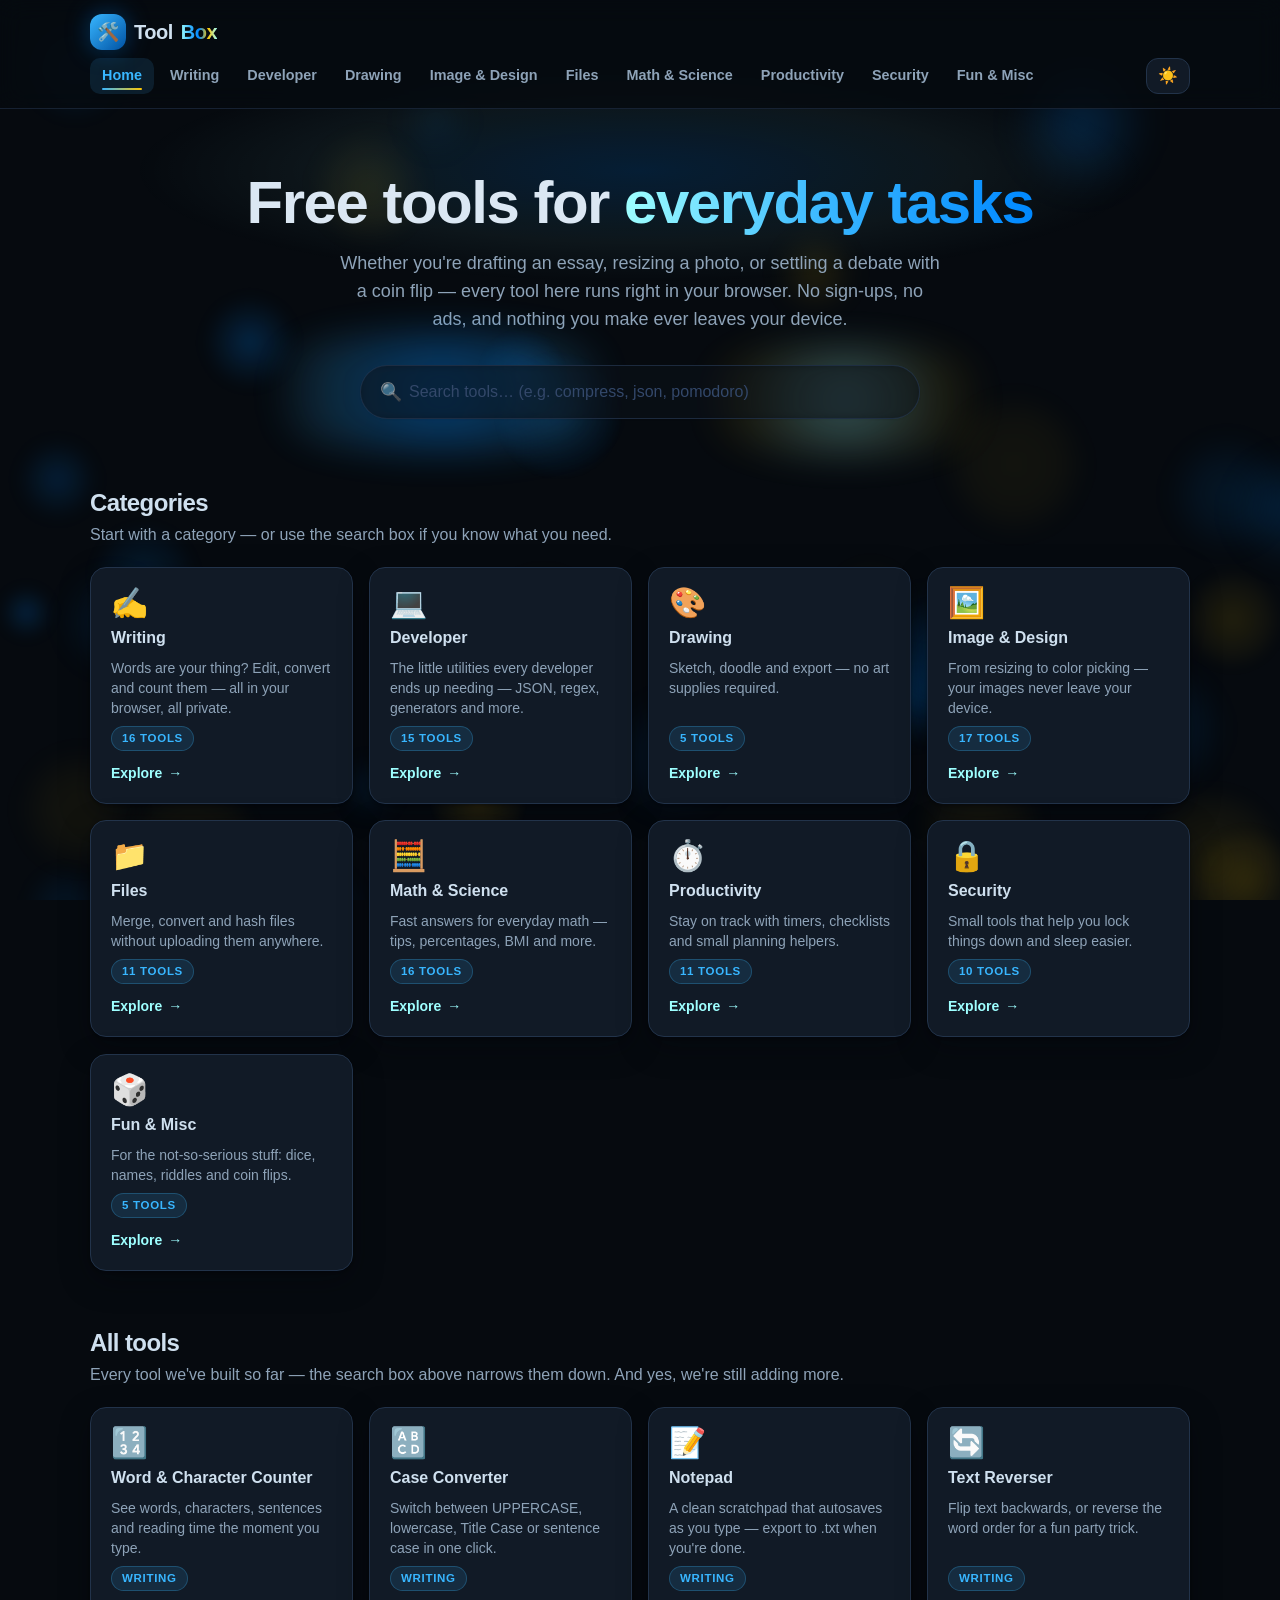
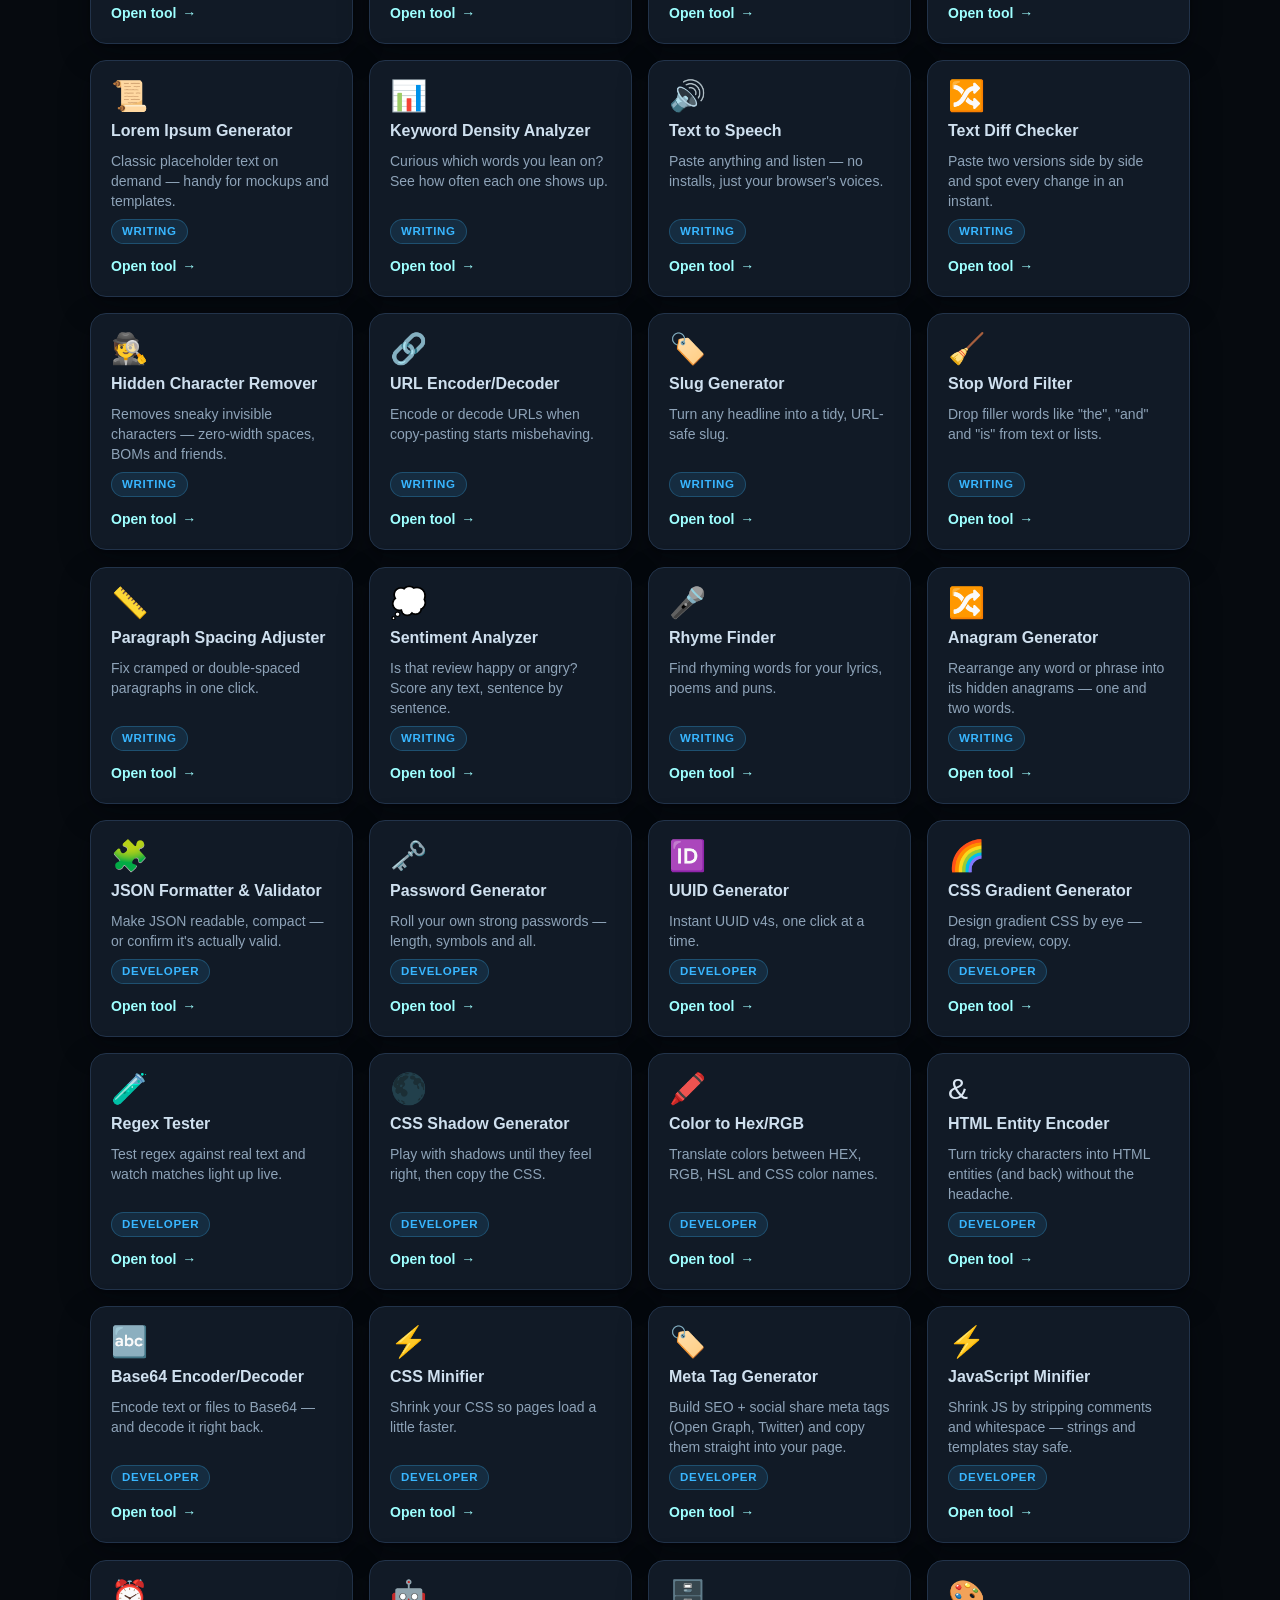
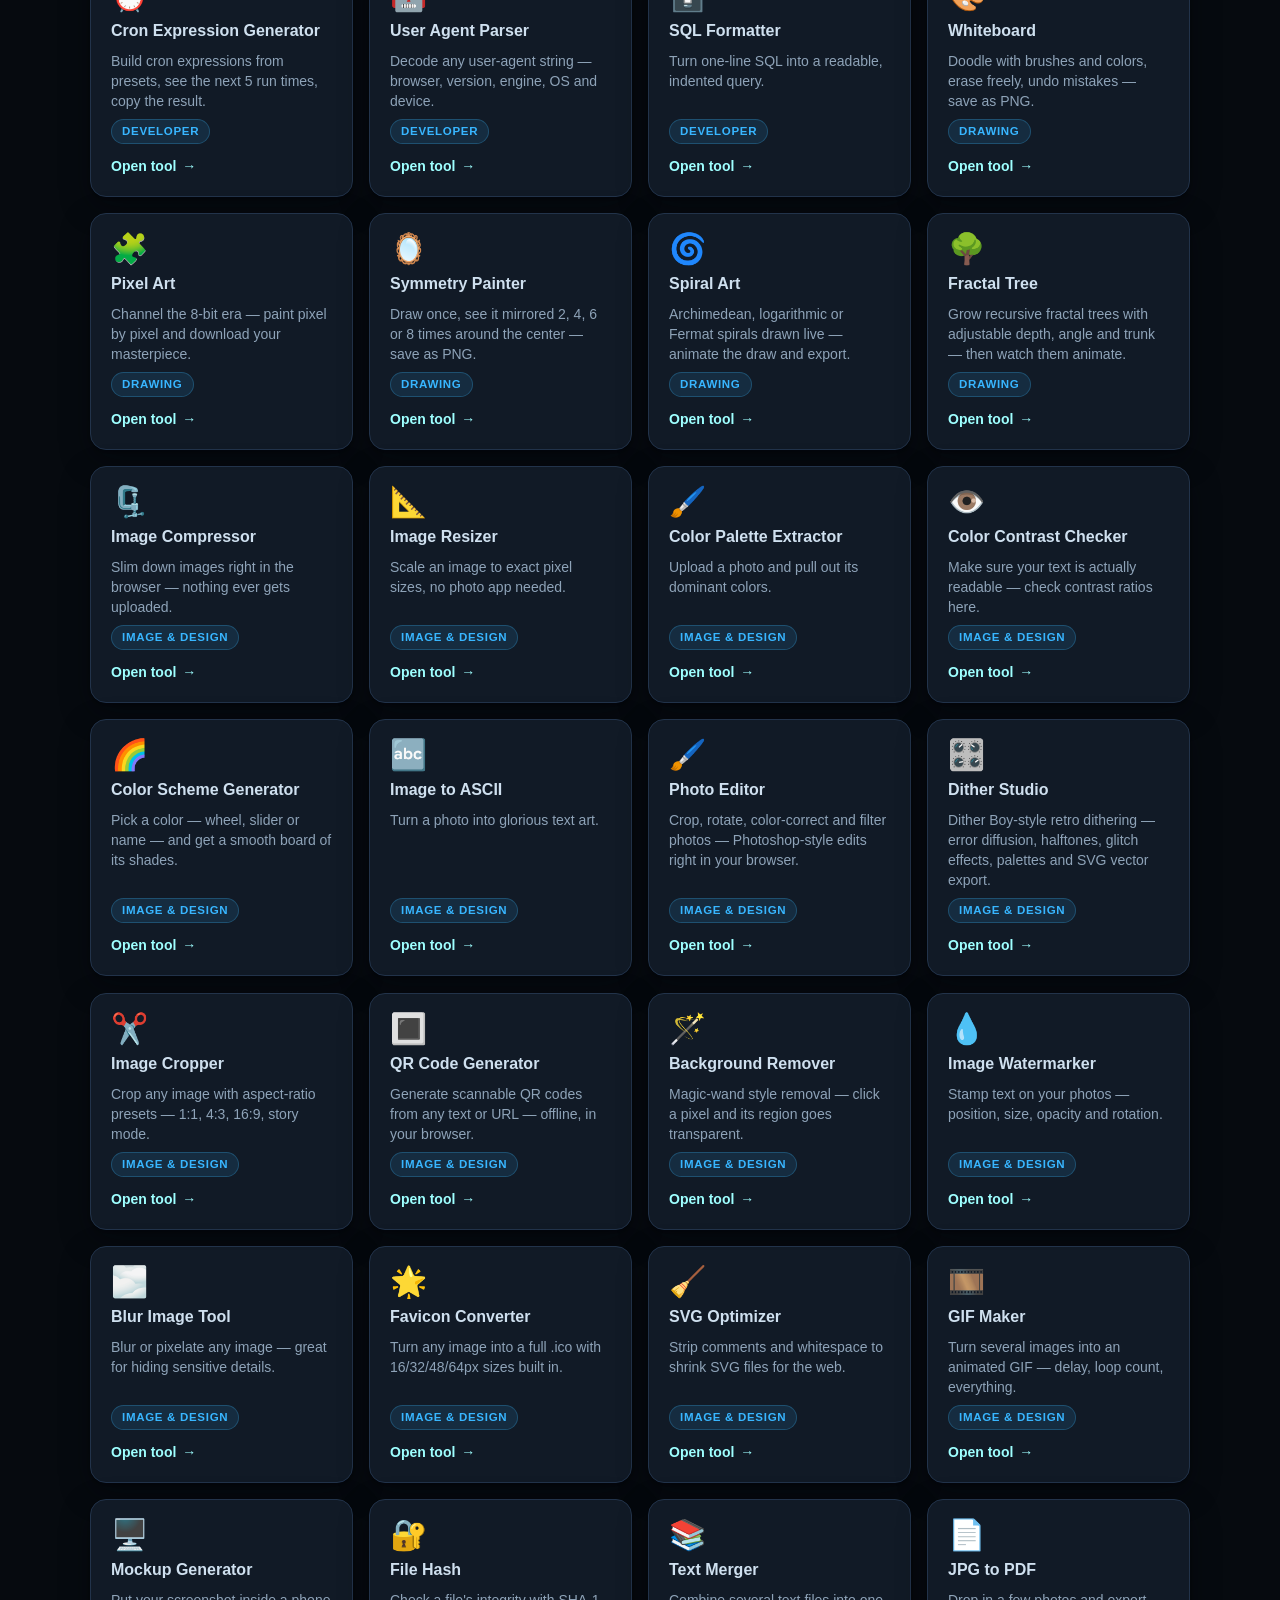
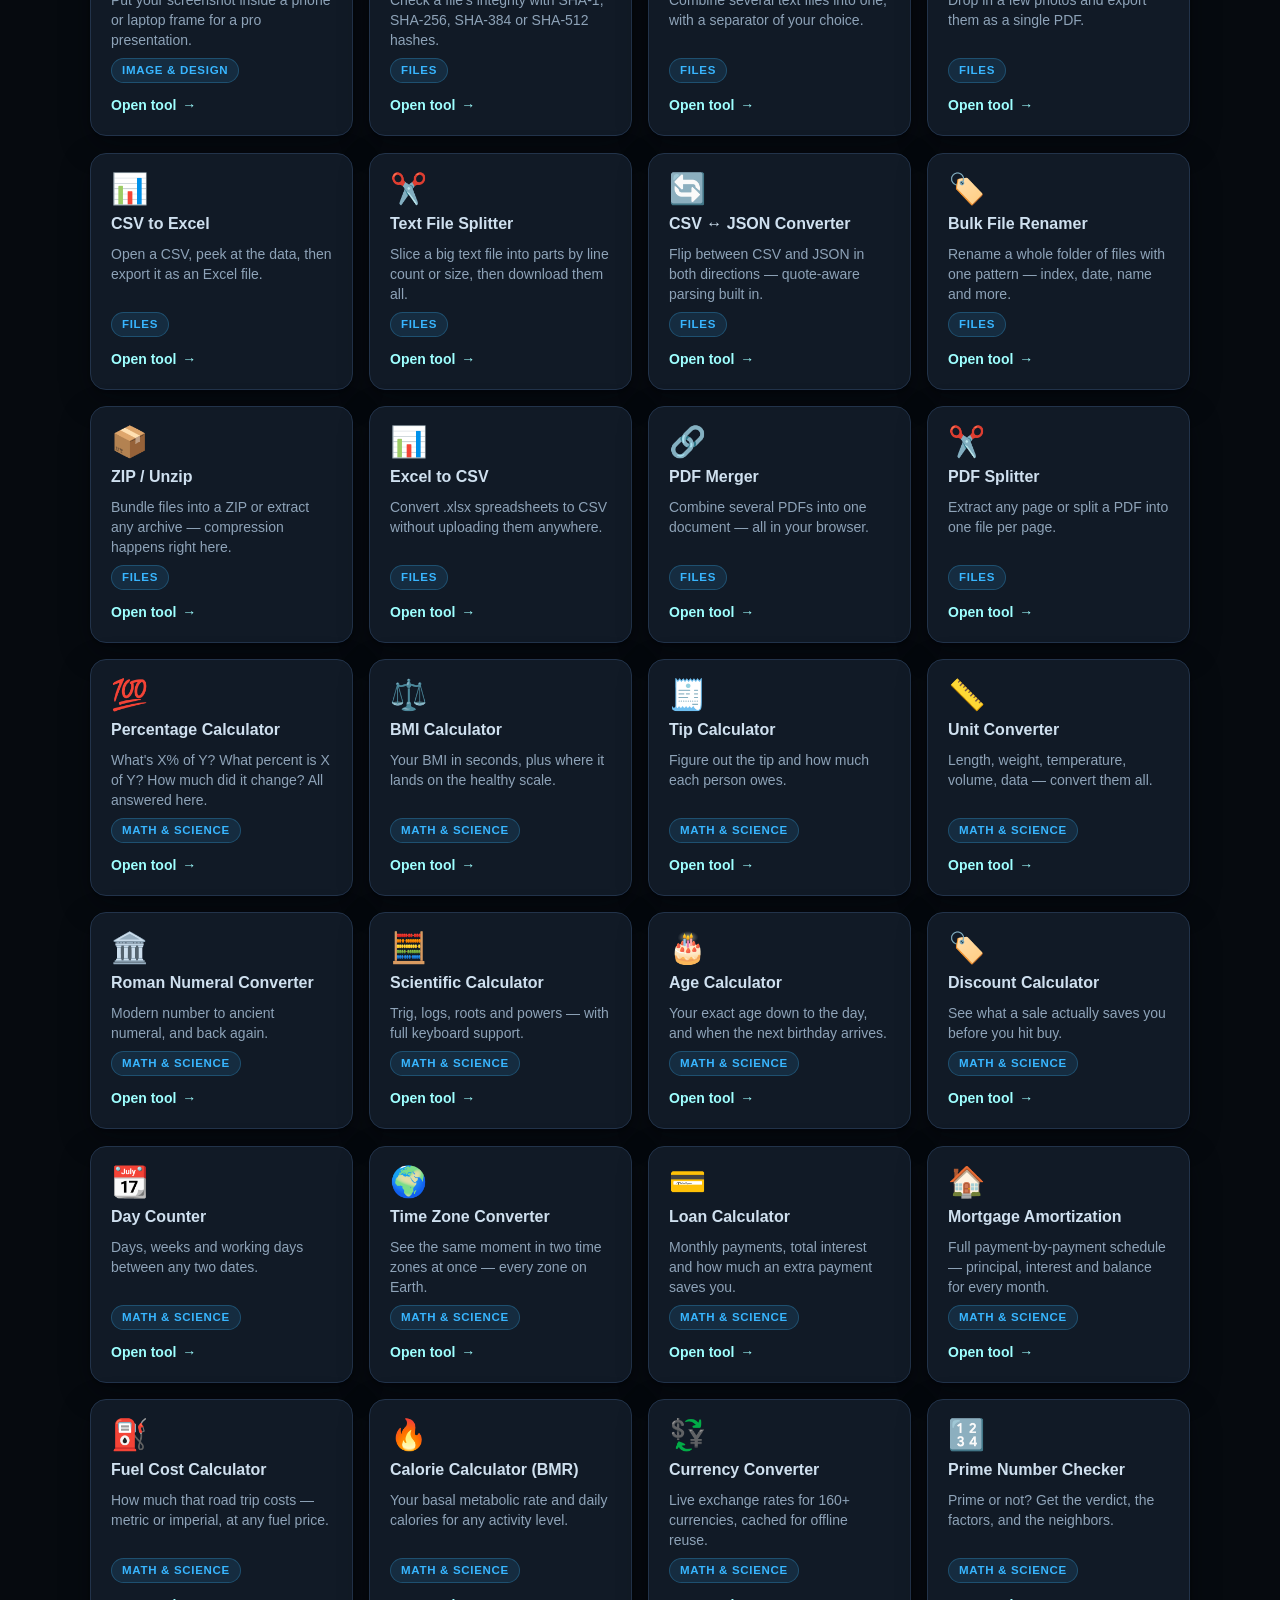
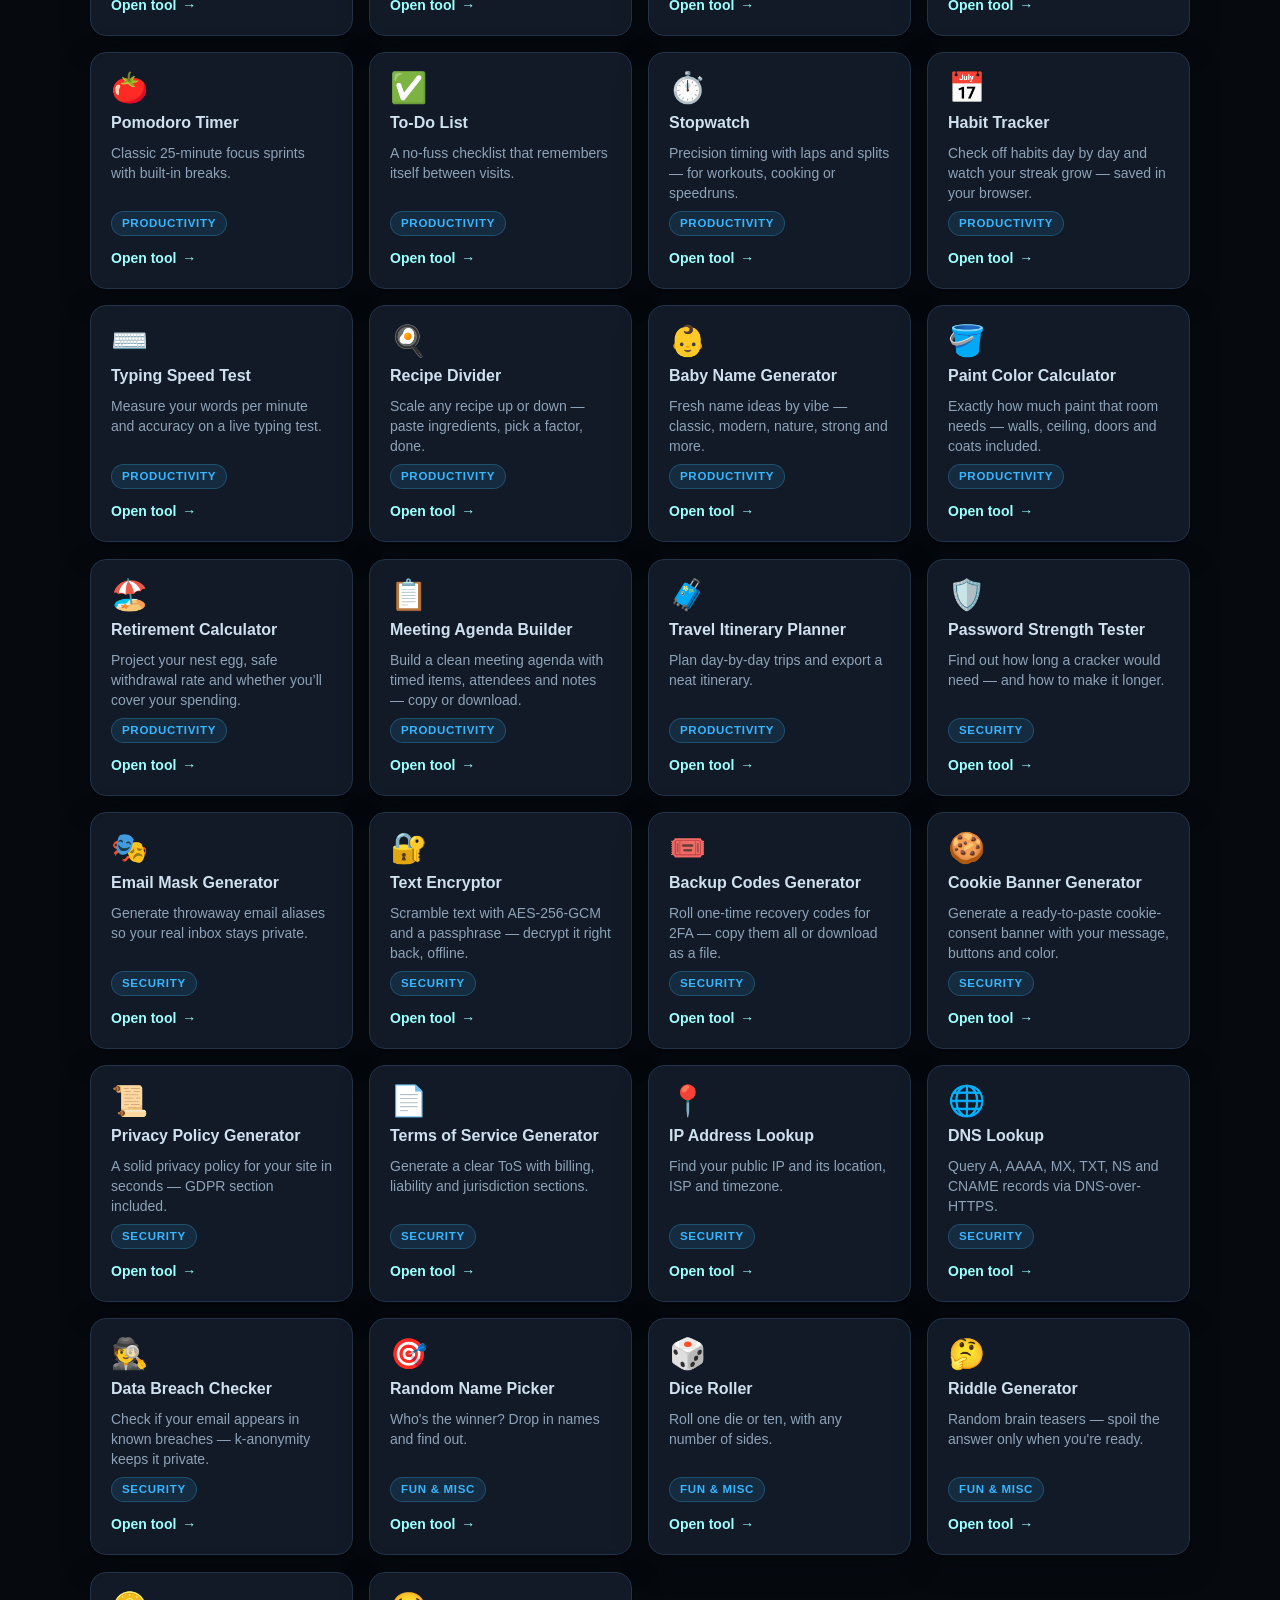
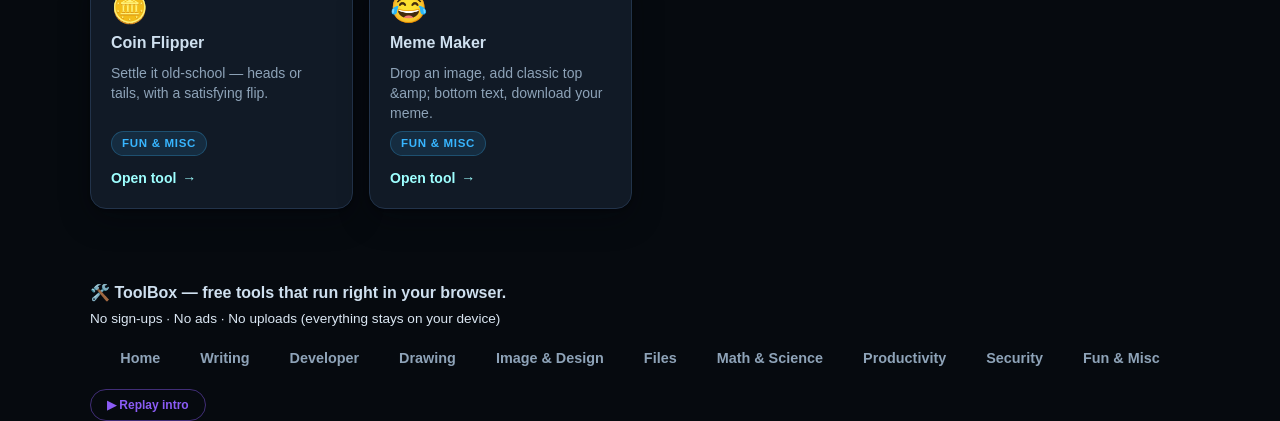
==== index.html @ c3ac3d47 "Add 40+ client-side tools incl. a from-scratch PDF engine, and bring the gooey background to life - " ====
<!DOCTYPE html>
<html lang="en">
<head>
  <meta charset="UTF-8">
  <meta name="viewport" content="width=device-width, initial-scale=1">
  <title>ToolBox · Free online tools for drawing, writing, files & more</title>
  <meta name="description" content="A growing collection of free tools that run right in your browser. No sign-ups, no ads, no uploads — everything stays on your device.">
  <link rel="icon" href="data:image/svg+xml,%3Csvg xmlns='http://www.w3.org/2000/svg' viewBox='0 0 100 100'%3E%3Ctext y='.9em' font-size='90'%3E🛠️%3C/text%3E%3C/svg%3E">
  <link rel="stylesheet" href="css/style.css?v=13">
  <link rel="stylesheet" href="css/tailwind.css?v=1">
  <style>
    /* ===== intro overlay ===== */
    body.intro-lock { overflow: hidden; }
    #intro-overlay {
      position: fixed; inset: 0; z-index: 9999; background: #0a0e15;
      display: flex; align-items: center; justify-content: center; overflow: hidden;
      opacity: 1; transition: opacity .8s ease;
    }
    #intro-overlay.hide { opacity: 0; pointer-events: none; }
    #intro-overlay.gone { display: none; }
    #intro-video { width: 100%; height: 100%; object-fit: cover; }
    .intro-vignette {
      position: absolute; inset: 0; pointer-events: none;
      background: radial-gradient(ellipse at center, transparent 52%, rgba(4,7,12,.88) 100%);
    }
    .intro-brand {
      position: absolute; left: 18px; bottom: 16px; color: #d3dcea; font-size: .8rem;
      font-weight: 700; letter-spacing: .06em; opacity: .85; pointer-events: none;
      text-shadow: 0 1px 8px rgba(0,0,0,.6);
    }
    .intro-actions { position: absolute; right: 18px; bottom: 16px; display: flex; gap: 8px; }
    #intro-skip {
      background: rgba(13,18,28,.55); border: 1px solid rgba(139,92,246,.45); color: #e8eef7;
      font-size: .74rem; font-weight: 600; padding: 8px 16px; border-radius: 999px;
      cursor: pointer; backdrop-filter: blur(6px); transition: all .25s ease;
    }
    #intro-skip:hover { background: rgba(139,92,246,.35); border-color: #8b5cf6; }
  </style>
</head>
<body>
  <div id="intro-overlay" aria-hidden="true">
    <video id="intro-video" src="assets/intro.mp4" autoplay playsinline preload="auto" onerror="window.__introDismiss&&window.__introDismiss()"></video>
    <div class="intro-vignette"></div>
    <span class="intro-brand">🛠️ ToolBox</span>
    <div class="intro-actions">
      <button id="intro-skip" type="button" onclick="window.__introDismiss&&window.__introDismiss()">Skip intro ⏭</button>
    </div>
  </div>
  <script>
    /* fail-safe dismiss — defined first so skip/error always work, even if the main script fails */
    window.__introDismiss = function () {
      var o = document.getElementById('intro-overlay');
      if (!o || o.dataset.done) return;
      o.dataset.done = '1';
      o.classList.add('hide');
      document.body.classList.remove('intro-lock');
      /* cut the audio: pause the video immediately instead of letting it play behind the fade */
      var v = document.getElementById('intro-video');
      if (v) v.pause();
      setTimeout(function () { o.classList.add('gone'); }, 900);
    };
  </script>
  <header id="site-header" class="sticky top-0 z-50 border-b border-day-200/70 bg-day-50/80 backdrop-blur-md transition-colors duration-300 dark:border-night-600/60 dark:bg-night-950/80"></header>
  <main id="page" data-route="home"></main>
  <footer id="site-footer"></footer>
  <script src="js/site.js?v=25"></script>
  <script>
    /* ===== intro playback ===== */
    (function () {
      var ov = document.getElementById('intro-overlay');
      if (!ov) return;
      var reduce = window.matchMedia && window.matchMedia('(prefers-reduced-motion: reduce)').matches;
      function finish() {
        if (ov.dataset.done) return;
        ov.dataset.done = '1';
        ov.classList.add('hide');
        document.body.classList.remove('intro-lock');
        /* cut the audio: pause the video immediately instead of letting it play behind the fade */
        var v = document.getElementById('intro-video');
        if (v) v.pause();
        setTimeout(function () { ov.classList.add('gone'); }, 900);
      }
      /* replayable from the footer button (defined before any early exit) */
      window.replayIntro = function () {
        ov.classList.remove('gone', 'hide');
        ov.dataset.done = '';
        document.body.classList.add('intro-lock');
        var v = document.getElementById('intro-video');
        /* force a clean reload — handles the case where the element is stuck in an error state */
        v.src = 'assets/intro.mp4';
        v.load();
        v.currentTime = 0;
        /* replay is a user gesture, so sound is always allowed */
        v.muted = false;
        var p = v.play();
        if (p && p.catch) p.catch(function () {
          /* safety: if playback is refused, retry muted once */
          v.muted = true;
          var p2 = v.play();
          if (p2 && p2.catch) p2.catch(function () {});
        });
      };

      if (reduce) {
        ov.classList.add('gone');
        /* don't keep the hidden video playing in the background */
        var sv = document.getElementById('intro-video');
        if (sv) { sv.pause(); sv.removeAttribute('src'); sv.load(); }
        return;
      }
      document.body.classList.add('intro-lock');
      var v = document.getElementById('intro-video');
      /* the intro always plays with audio — the browser only allows that once the user has interacted
         with the site, so on a truly fresh profile it may fall back to muted via the retry below */
      v.muted = false;
      var started = false;
      function markStarted() { started = true; }
      v.addEventListener('playing', markStarted);
      v.addEventListener('timeupdate', markStarted); /* backup: fires once playback is actually advancing */
      v.addEventListener('ended', finish);
      v.addEventListener('error', function () { finish(); });
      function tryPlay(mutedRetry) {
        var p = v.play();
        if (p && p.catch) p.catch(function () {
          /* autoplay blocked — usually because sound was requested before any interaction on this browser.
             Retry muted once; only give up if even muted playback is refused. */
          if (!mutedRetry) {
            v.muted = true;
            tryPlay(true);
          } else {
            finish();
          }
        });
      }
      tryPlay(false);
      /* safety nets: never leave the site stuck behind a dead video */
      setTimeout(function () { if (!started && v.currentTime <= 0 && v.readyState < 3) finish(); }, 3500);
      setTimeout(function () { if (!ov.dataset.done) finish(); }, 15000); /* hard cap, video is 10s */
      document.getElementById('intro-skip').addEventListener('click', finish);
    })();
  </script>
</body>
</html>
---- css/style.css ----
/* ===== ToolBox · Cobalt theme (Tailwind powers the shell; this powers the tools) ===== */
* { margin: 0; padding: 0; box-sizing: border-box; }

:root {
  --bg: #060a0f;
  --surface: #111a26;
  --card: #111a26;
  --text: #dbe7f3;
  --muted: #8ea3b8;
  --border: #22334a;
  --accent: #38b6ff;
  --accent-strong: #0088ff;
  --accent-soft: rgba(56, 182, 255, 0.12);
  --accent-2: #ffc600;
  --danger: #ff5f6b;
  --ok: #4ade80;
  --radius: 16px;
  --shadow: 0 1px 3px rgba(2, 6, 12, 0.45), 0 10px 30px rgba(2, 6, 12, 0.35);
}

[data-theme="dark"] {
  --bg: #060a0f;
  --surface: #111a26;
  --card: #111a26;
  --text: #dbe7f3;
  --muted: #8ea3b8;
  --border: #22334a;
  --accent: #38b6ff;
  --accent-strong: #0088ff;
  --accent-soft: rgba(56, 182, 255, 0.12);
  --shadow: 0 1px 3px rgba(2, 6, 12, 0.45), 0 10px 30px rgba(2, 6, 12, 0.35);
}

[data-theme="light"] {
  --bg: #f4f8fc;
  --surface: #ffffff;
  --card: #ffffff;
  --text: #0f172a;
  --muted: #64748b;
  --border: #d7e5f1;
  --accent: #0088ff;
  --accent-strong: #0066cc;
  --accent-soft: rgba(0, 136, 255, 0.1);
  --accent-2: #d97706;
  --shadow: 0 1px 3px rgba(15, 23, 42, 0.08), 0 8px 24px rgba(15, 23, 42, 0.06);
}

html { scroll-behavior: smooth; overflow-x: clip; }

body {
  font-family: -apple-system, BlinkMacSystemFont, "Segoe UI", Roboto, "Helvetica Neue", Arial, sans-serif;
  -webkit-font-smoothing: antialiased;
  -webkit-tap-highlight-color: transparent;
  overflow-x: clip;
  background: var(--bg);
  color: var(--text);
  line-height: 1.6;
  min-height: 100vh;
  display: flex;
  flex-direction: column;
  transition: background 0.35s ease, color 0.35s ease;
}

button, a { touch-action: manipulation; }

a { color: var(--accent); }
a:hover { text-decoration: underline; }

::selection { background: rgba(0, 136, 255, 0.28); color: #fff; }

:focus-visible { outline: 2px solid var(--accent); outline-offset: 2px; }

/* ===== Scrollbar ===== */
::-webkit-scrollbar { width: 10px; height: 10px; }
::-webkit-scrollbar-track { background: var(--bg); }
::-webkit-scrollbar-thumb {
  background: linear-gradient(180deg, #1d2c3d, #22334a);
  border-radius: 999px;
  border: 2px solid var(--bg);
}
::-webkit-scrollbar-thumb:hover { background: var(--accent-strong); }
* { scrollbar-width: thin; scrollbar-color: #22334a var(--bg); }

/* ===== Keyframes ===== */
@keyframes cardIn {
  from { opacity: 0; transform: translateY(26px) scale(0.98); }
  to { opacity: 1; transform: translateY(0) scale(1); }
}
@keyframes pulseGlow {
  0%, 100% { opacity: 0.45; }
  50% { opacity: 1; }
}

/* ===== Reveal-on-scroll (cards) ===== */
body.js .reveal { opacity: 0; }
body.js .reveal.in { animation: cardIn 0.7s cubic-bezier(0.22, 1, 0.36, 1) both; }

/* ===== Header ===== */
.site-header {
  transition: background 0.3s ease, border-color 0.3s ease;
}

.icon-btn {
  background: var(--surface);
  border: 1px solid var(--border);
  color: var(--text);
  border-radius: 12px;
  padding: 9px 11px;
  font-size: 1rem;
  cursor: pointer;
  line-height: 1;
  transition: transform 0.25s cubic-bezier(0.22, 1, 0.36, 1), background 0.25s ease, border-color 0.25s ease, box-shadow 0.25s ease;
}
.icon-btn:hover {
  transform: rotate(20deg) scale(1.08);
  background: var(--accent-soft);
  border-color: var(--accent);
  box-shadow: 0 0 16px rgba(0, 136, 255, 0.25);
}

/* Nav pills with animated underline */
.nav-pill {
  position: relative;
  padding: 7px 12px;
  border-radius: 10px;
  font-size: 0.9rem;
  font-weight: 600;
  color: var(--muted);
  text-decoration: none;
  white-space: nowrap;
  flex-shrink: 0;
  transition: color 0.25s ease, background 0.25s ease;
}

/* Single swipeable row of nav pills on small screens */
.nav-scroll {
  scrollbar-width: none;
  -webkit-overflow-scrolling: touch;
}
.nav-scroll::-webkit-scrollbar { display: none; }
.nav-pill::after {
  content: "";
  position: absolute;
  left: 12px;
  right: 12px;
  bottom: 4px;
  height: 2px;
  border-radius: 2px;
  background: linear-gradient(90deg, var(--accent), var(--accent-2));
  transform: scaleX(0);
  transform-origin: left;
  transition: transform 0.3s cubic-bezier(0.22, 1, 0.36, 1);
}
.nav-pill:hover { color: var(--text); background: var(--accent-soft); text-decoration: none; }
.nav-pill:hover::after, .nav-pill.active::after { transform: scaleX(1); }
.nav-pill.active { color: var(--accent); background: var(--accent-soft); }

/* Animated cobalt gradient text (logo + hero) */
.cobalt-grad {
  background-image: linear-gradient(90deg, #9effff 0%, #38b6ff 25%, #0088ff 50%, #ffc600 75%, #9effff 100%);
  -webkit-background-clip: text;
  background-clip: text;
  color: transparent;
}

/* ===== Ambient background orbs (small, search-glow scale, random wander) ===== */
.bg-orbs {
  position: fixed;
  inset: 0;
  z-index: -1;
  overflow: hidden;
  pointer-events: none;
}
.bg-orb {
  position: absolute;
  /* Blob silhouette is set per-orb as a static border-radius (random in JS).
     Animated border-radius repaints every frame, so we only animate
     transform here — that stays on the GPU compositor. */
  will-change: transform;
  animation: orbWander var(--dur, 18s) infinite var(--dir, alternate);
  animation-delay: var(--delay, -3s);
}
/* Three motion personalities — same wander points (fed by CSS vars),
   different per-step easings so each blob looks like it's deciding where
   to ooze next. Per-keyframe easing affects only the segment it precedes. */
@keyframes orbWander {
  0%   { transform: translate(0, 0) rotate(0deg) scale(1, 1); animation-timing-function: ease-in-out; }
  12.5% { transform: translate(var(--w1x, 40px), var(--w1y, 30px)) rotate(var(--r1, 3deg)) scale(var(--sx1, 1.06), var(--sy1, 0.95)); animation-timing-function: ease-in-out; }
  25%  { transform: translate(var(--w2x, -35px), var(--w2y, -25px)) rotate(var(--r2, -4deg)) scale(var(--sx2, 0.95), var(--sy2, 1.06)); animation-timing-function: ease-in-out; }
  37.5% { transform: translate(var(--w3x, 25px), var(--w3y, -40px)) rotate(var(--r3, 2deg)) scale(var(--sx3, 1.05), var(--sy3, 0.97)); animation-timing-function: ease-in-out; }
  50%  { transform: translate(var(--w4x, -30px), var(--w4y, 35px)) rotate(var(--r4, -3deg)) scale(var(--sx4, 0.97), var(--sy4, 1.07)); animation-timing-function: ease-in-out; }
  62.5% { transform: translate(var(--w5x, 45px), var(--w5y, -15px)) rotate(var(--r5, 4deg)) scale(var(--sx5, 1.06), var(--sy5, 0.96)); animation-timing-function: ease-in-out; }
  75%  { transform: translate(var(--w6x, -20px), var(--w6y, 40px)) rotate(var(--r6, -2deg)) scale(var(--sx6, 0.94), var(--sy6, 1.05)); animation-timing-function: ease-in-out; }
  87.5% { transform: translate(var(--w7x, 35px), var(--w7y, 20px)) rotate(var(--r7, 3deg)) scale(var(--sx7, 1.04), var(--sy7, 0.98)); animation-timing-function: ease-in-out; }
  100% { transform: translate(var(--w8x, -40px), var(--w8y, -30px)) rotate(var(--r8, 0deg)) scale(var(--sx8, 1), var(--sy8, 1)); }
}
@keyframes orbWanderB {
  /* springy — overshoots and lingers, like a blob tasting its next spot */
  0%   { transform: translate(0, 0) rotate(0deg) scale(1, 1); animation-timing-function: cubic-bezier(0.34, 1.45, 0.64, 1); }
  12.5% { transform: translate(var(--w1x, 40px), var(--w1y, 30px)) rotate(var(--r1, 3deg)) scale(var(--sx1, 1.06), var(--sy1, 0.95)); animation-timing-function: cubic-bezier(0.36, 0.05, 0.66, 0.55); }
  25%  { transform: translate(var(--w2x, -35px), var(--w2y, -25px)) rotate(var(--r2, -4deg)) scale(var(--sx2, 0.95), var(--sy2, 1.06)); animation-timing-function: cubic-bezier(0.34, 1.45, 0.64, 1); }
  37.5% { transform: translate(var(--w3x, 25px), var(--w3y, -40px)) rotate(var(--r3, 2deg)) scale(var(--sx3, 1.05), var(--sy3, 0.97)); animation-timing-function: cubic-bezier(0.36, 0.05, 0.66, 0.55); }
  50%  { transform: translate(var(--w4x, -30px), var(--w4y, 35px)) rotate(var(--r4, -3deg)) scale(var(--sx4, 0.97), var(--sy4, 1.07)); animation-timing-function: cubic-bezier(0.34, 1.45, 0.64, 1); }
  62.5% { transform: translate(var(--w5x, 45px), var(--w5y, -15px)) rotate(var(--r5, 4deg)) scale(var(--sx5, 1.06), var(--sy5, 0.96)); animation-timing-function: cubic-bezier(0.36, 0.05, 0.66, 0.55); }
  75%  { transform: translate(var(--w6x, -20px), var(--w6y, 40px)) rotate(var(--r6, -2deg)) scale(var(--sx6, 0.94), var(--sy6, 1.05)); animation-timing-function: cubic-bezier(0.34, 1.45, 0.64, 1); }
  87.5% { transform: translate(var(--w7x, 35px), var(--w7y, 20px)) rotate(var(--r7, 3deg)) scale(var(--sx7, 1.04), var(--sy7, 0.98)); animation-timing-function: cubic-bezier(0.36, 0.05, 0.66, 0.55); }
  100% { transform: translate(var(--w8x, -40px), var(--w8y, -30px)) rotate(var(--r8, 0deg)) scale(var(--sx8, 1), var(--sy8, 1)); }
}
@keyframes orbWanderC {
  /* heavy-drip — slow heavy pull down, quick elastic snap up */
  0%   { transform: translate(0, 0) rotate(0deg) scale(1, 1); animation-timing-function: cubic-bezier(0.55, 0.06, 0.68, 0.19); }
  12.5% { transform: translate(var(--w1x, 40px), var(--w1y, 30px)) rotate(var(--r1, 3deg)) scale(var(--sx1, 1.06), var(--sy1, 0.95)); animation-timing-function: cubic-bezier(0.22, 1.05, 0.36, 1); }
  25%  { transform: translate(var(--w2x, -35px), var(--w2y, -25px)) rotate(var(--r2, -4deg)) scale(var(--sx2, 0.95), var(--sy2, 1.06)); animation-timing-function: cubic-bezier(0.55, 0.06, 0.68, 0.19); }
  37.5% { transform: translate(var(--w3x, 25px), var(--w3y, -40px)) rotate(var(--r3, 2deg)) scale(var(--sx3, 1.05), var(--sy3, 0.97)); animation-timing-function: cubic-bezier(0.22, 1.05, 0.36, 1); }
  50%  { transform: translate(var(--w4x, -30px), var(--w4y, 35px)) rotate(var(--r4, -3deg)) scale(var(--sx4, 0.97), var(--sy4, 1.07)); animation-timing-function: cubic-bezier(0.55, 0.06, 0.68, 0.19); }
  62.5% { transform: translate(var(--w5x, 45px), var(--w5y, -15px)) rotate(var(--r5, 4deg)) scale(var(--sx5, 1.06), var(--sy5, 0.96)); animation-timing-function: cubic-bezier(0.22, 1.05, 0.36, 1); }
  75%  { transform: translate(var(--w6x, -20px), var(--w6y, 40px)) rotate(var(--r6, -2deg)) scale(var(--sx6, 0.94), var(--sy6, 1.05)); animation-timing-function: cubic-bezier(0.55, 0.06, 0.68, 0.19); }
  87.5% { transform: translate(var(--w7x, 35px), var(--w7y, 20px)) rotate(var(--r7, 3deg)) scale(var(--sx7, 1.04), var(--sy7, 0.98)); animation-timing-function: cubic-bezier(0.22, 1.05, 0.36, 1); }
  100% { transform: translate(var(--w8x, -40px), var(--w8y, -30px)) rotate(var(--r8, 0deg)) scale(var(--sx8, 1), var(--sy8, 1)); }
}

/* Hero ambient glow */
.hero { position: relative; z-index: 0; }
.hero::before {
  content: "";
  position: absolute;
  top: -15%;
  left: 10%;
  right: 10%;
  height: 65%;
  background: radial-gradient(ellipse at center, rgba(0, 136, 255, 0.16), rgba(158, 255, 255, 0.05) 45%, transparent 70%);
  pointer-events: none;
  z-index: -1;
  animation: pulseGlow 6s ease-in-out infinite;
}

/* ===== Gooey search (magicui GooeyInput style) ===== */
.gooey-search { isolation: isolate; }
.gooey-bg {
  position: absolute;
  inset: -24% -10%;
  border-radius: 999px;
  opacity: 0.75;
  z-index: -1;
  pointer-events: none;
  transition: opacity 0.4s ease;
}
.gooey-search:focus-within .gooey-bg { opacity: 1; }
.gooey-orb {
  position: absolute;
  border-radius: 50%;
  /* Blur lives on the orbs (not the container) so each orb blurs once on its
     own layer — its transform animation then stays GPU-compositor-only. */
  filter: blur(18px);
  will-change: transform;
}
.gooey-orb-1 {
  width: 65%;
  height: 150%;
  left: -12%;
  top: -25%;
  background: radial-gradient(circle, rgba(0, 136, 255, 0.5), rgba(56, 182, 255, 0.22) 55%, transparent 75%);
  animation: gooeyFloat 7s ease-in-out infinite;
}
.gooey-orb-2 {
  width: 55%;
  height: 140%;
  right: -8%;
  bottom: -30%;
  background: radial-gradient(circle, rgba(158, 255, 255, 0.38), rgba(255, 198, 0, 0.1) 55%, transparent 75%);
  animation: gooeyFloat 9s ease-in-out infinite reverse;
}
@keyframes gooeyFloat {
  0%, 100% { transform: translate(0, 0) scale(1); }
  33% { transform: translate(9%, -7%) scale(1.12); }
  66% { transform: translate(-7%, 6%) scale(0.94); }
}
.gooey-follow {
  position: absolute;
  top: 0;
  left: 0;
  width: 96px;
  height: 96px;
  border-radius: 50%;
  background: radial-gradient(circle, rgba(0, 136, 255, 0.45), rgba(158, 255, 255, 0.18) 55%, transparent 70%);
  filter: blur(6px);
  pointer-events: none;
  opacity: 0;
  transition: opacity 0.3s ease;
  z-index: 10;
  will-change: transform;
}
.gooey-input { position: relative; z-index: 1; }

/* ===== Buttons / controls ===== */
.btn {
  display: inline-flex;
  align-items: center;
  gap: 8px;
  padding: 10px 18px;
  border-radius: 12px;
  border: 1px solid var(--border);
  background: var(--surface);
  color: var(--text);
  font: inherit;
  font-weight: 600;
  font-size: 0.92rem;
  cursor: pointer;
  transition: transform 0.2s cubic-bezier(0.22, 1, 0.36, 1), box-shadow 0.2s ease, background 0.2s ease, border-color 0.2s ease, color 0.2s ease;
}
.btn:hover {
  transform: translateY(-2px);
  background: var(--accent-soft);
  border-color: var(--accent);
  box-shadow: 0 6px 20px rgba(0, 136, 255, 0.15);
}
.btn:active { transform: translateY(0) scale(0.98); }
.btn.primary {
  background: linear-gradient(135deg, #0088ff, #38b6ff);
  border-color: transparent;
  color: #fff;
  box-shadow: 0 4px 16px rgba(0, 136, 255, 0.35);
}
.btn.primary:hover {
  background: linear-gradient(135deg, #0072e0, #22aaff);
  box-shadow: 0 6px 26px rgba(0, 136, 255, 0.5);
}
.btn.ghost { background: transparent; }
.btn.danger { color: var(--danger); }
.btn.danger:hover { background: rgba(255, 95, 107, 0.12); box-shadow: 0 6px 20px rgba(255, 95, 107, 0.15); }
.btn.active {
  background: linear-gradient(135deg, #0088ff, #38b6ff);
  border-color: transparent;
  color: #fff;
  box-shadow: 0 4px 16px rgba(0, 136, 255, 0.35);
}
.btn:disabled { opacity: 0.45; cursor: not-allowed; transform: none; box-shadow: none; }

.controls {
  display: flex;
  flex-wrap: wrap;
  align-items: center;
  gap: 12px;
  margin-bottom: 16px;
}
.controls label { display: inline-flex; align-items: center; gap: 8px; font-size: 0.9rem; font-weight: 600; cursor: pointer; }

/* ===== Inputs ===== */
input[type="text"], input[type="number"], input[type="date"], select, textarea {
  font: inherit;
  color: var(--text);
  background: var(--bg);
  border: 1px solid var(--border);
  border-radius: 12px;
  outline: none;
  transition: border-color 0.2s ease, box-shadow 0.2s ease, background 0.2s ease;
}
input[type="text"]:focus, input[type="number"]:focus, input[type="date"]:focus, select:focus, textarea:focus {
  border-color: var(--accent);
  box-shadow: 0 0 0 3px var(--accent-soft);
}

input[type="color"] {
  width: 44px;
  height: 32px;
  padding: 2px;
  border: 1px solid var(--border);
  border-radius: 8px;
  background: var(--surface);
  cursor: pointer;
}
input[type="range"] { accent-color: var(--accent); cursor: pointer; }
input[type="checkbox"], input[type="radio"] { accent-color: var(--accent); width: 16px; height: 16px; cursor: pointer; }

select { padding: 9px 12px; font-size: 0.9rem; cursor: pointer; }

textarea {
  width: 100%;
  min-height: 200px;
  padding: 14px;
  font-size: 1rem;
  resize: vertical;
}
textarea.mono { font-family: ui-monospace, SFMono-Regular, Menlo, Consolas, monospace; font-size: 0.85rem; }
textarea[readonly] { color: var(--muted); }

/* ===== Swatches ===== */
.swatches { display: flex; flex-wrap: wrap; gap: 8px; }
.swatch {
  width: 28px;
  height: 28px;
  border-radius: 8px;
  border: 2px solid var(--border);
  cursor: pointer;
  padding: 0;
  transition: transform 0.15s ease;
}
.swatch:hover { transform: scale(1.12); }
.swatch.active { border-color: var(--text); box-shadow: 0 0 0 2px var(--accent-soft); }
.swatch.lg { width: 40px; height: 40px; border-radius: 10px; }

/* ===== Tool pages ===== */
.tool-body {
  background: var(--surface);
  border: 1px solid var(--border);
  border-radius: var(--radius);
  padding: 24px;
  margin-top: 22px;
  box-shadow: var(--shadow);
  animation: cardIn 0.5s cubic-bezier(0.22, 1, 0.36, 1) both;
}

.tag {
  align-self: flex-start;
  font-size: 0.72rem;
  font-weight: 700;
  text-transform: uppercase;
  letter-spacing: 0.06em;
  color: var(--accent);
  background: var(--accent-soft);
  border: 1px solid rgba(56, 182, 255, 0.25);
  padding: 3px 10px;
  border-radius: 999px;
}

.badge { display: inline-block; padding: 2px 10px; border-radius: 999px; font-size: 0.75rem; font-weight: 700; }

.note-box {
  background: var(--accent-soft);
  border: 1px solid rgba(56, 182, 255, 0.2);
  color: var(--muted);
  border-radius: 12px;
  padding: 12px 16px;
  font-size: 0.9rem;
  margin-top: 16px;
}
.note-box ul { margin: 8px 0 0 18px; }

.hidden { display: none !important; }

/* ===== Form fields ===== */
.split {
  display: grid;
  grid-template-columns: 1fr 1fr;
  gap: 16px;
  align-items: start;
}
@media (max-width: 720px) { .split { grid-template-columns: 1fr; } }

.field { display: flex; flex-direction: column; gap: 6px; margin-bottom: 14px; }
.field > label, .field > .flabel { font-weight: 600; font-size: 0.9rem; }
.field input[type="text"], .field input[type="number"], .field select, .field input[type="date"] {
  padding: 10px 12px;
}

pre.code-out {
  background: var(--bg);
  border: 1px solid var(--border);
  border-radius: 12px;
  padding: 14px;
  overflow: auto;
  max-height: 260px;
  font-family: ui-monospace, SFMono-Regular, Menlo, Consolas, monospace;
  font-size: 0.85rem;
  color: var(--text);
}

.kv { display: flex; flex-direction: column; gap: 8px; }
.kv .row {
  display: flex;
  justify-content: space-between;
  align-items: center;
  gap: 10px;
  padding: 10px 14px;
  background: var(--bg);
  border: 1px solid var(--border);
  border-radius: 10px;
  font-size: 0.9rem;
  flex-wrap: wrap;
}
.kv .row code { word-break: break-all; color: var(--muted); font-size: 0.8rem; }

table.data { width: 100%; border-collapse: collapse; font-size: 0.9rem; }
table.data th, table.data td { text-align: left; padding: 9px 12px; border-bottom: 1px solid var(--border); }
table.data th { color: var(--muted); font-size: 0.78rem; text-transform: uppercase; letter-spacing: 0.05em; }
table.data tr:last-child td { border-bottom: none; }

/* ===== Stats ===== */
.stats {
  display: grid;
  grid-template-columns: repeat(auto-fit, minmax(140px, 1fr));
  gap: 12px;
  margin-top: 16px;
}
.stat {
  background: var(--bg);
  border: 1px solid var(--border);
  border-radius: 12px;
  padding: 14px;
  text-align: center;
  transition: border-color 0.2s ease, transform 0.2s ease;
}
.stat:hover { border-color: var(--accent); transform: translateY(-2px); }
.stat .num {
  font-size: 1.5rem;
  font-weight: 800;
  line-height: 1.2;
  background: linear-gradient(90deg, var(--accent), #9effff);
  -webkit-background-clip: text;
  background-clip: text;
  color: transparent;
}
.stat .label { font-size: 0.78rem; color: var(--muted); text-transform: uppercase; letter-spacing: 0.05em; }

/* ===== Dropzones & files ===== */
.dropzone {
  border: 2px dashed var(--border);
  border-radius: 14px;
  padding: 40px 20px;
  text-align: center;
  cursor: pointer;
  color: var(--muted);
  transition: border-color 0.2s ease, background 0.2s ease, box-shadow 0.2s ease, transform 0.2s ease;
}
.dropzone:hover { border-color: var(--accent); background: var(--accent-soft); }
.dropzone.drag {
  border-color: var(--accent);
  background: var(--accent-soft);
  box-shadow: 0 0 0 4px rgba(56, 182, 255, 0.12), 0 0 30px rgba(0, 136, 255, 0.2);
  transform: scale(1.01);
}
.dropzone .dz-icon { font-size: 2.2rem; display: block; margin-bottom: 8px; }
.dropzone strong { color: var(--text); }

.file-list { list-style: none; display: flex; flex-direction: column; gap: 8px; margin-top: 14px; }
.file-list li {
  display: flex;
  align-items: center;
  gap: 10px;
  background: var(--bg);
  border: 1px solid var(--border);
  border-radius: 10px;
  padding: 10px 14px;
  font-size: 0.92rem;
  flex-wrap: wrap;
}
.file-list .fname { font-weight: 600; flex: 1; min-width: 120px; word-break: break-all; }
.file-list .fmeta { color: var(--muted); font-size: 0.82rem; }
.file-list .mini-btn {
  background: var(--surface);
  border: 1px solid var(--border);
  border-radius: 8px;
  padding: 4px 9px;
  cursor: pointer;
  font-size: 0.82rem;
  color: var(--text);
  transition: background 0.15s ease, border-color 0.15s ease;
}
.file-list .mini-btn:hover { background: var(--accent-soft); border-color: var(--accent); }
.file-list .mini-btn.rm:hover { background: rgba(255, 95, 107, 0.12); color: var(--danger); }

.preview-img {
  max-width: 100%;
  max-height: 320px;
  border-radius: 12px;
  border: 1px solid var(--border);
  margin-top: 16px;
  display: block;
  background: repeating-conic-gradient(#1d2c3d 0 25%, #111a26 0 50%) 0 0 / 20px 20px;
}

/* ===== Canvas tools ===== */
.canvas-wrap {
  background: #fff;
  border: 1px solid var(--border);
  border-radius: 14px;
  overflow: hidden;
}
.canvas-wrap canvas {
  display: block;
  width: 100%;
  height: auto;
  touch-action: none;
  cursor: crosshair;
}
.pixel-canvas {
  width: 100%;
  aspect-ratio: 1 / 1;
  image-rendering: pixelated;
  background: #fff;
  border: 1px solid var(--border);
  border-radius: 10px;
  display: block;
  touch-action: none;
  cursor: crosshair;
  max-height: 480px;
  margin-inline: auto;
}

/* ===== Misc components ===== */
.strength-bar { height: 10px; border-radius: 999px; background: var(--bg); border: 1px solid var(--border); overflow: hidden; }
.strength-bar > div { height: 100%; width: 0; border-radius: 999px; transition: width 0.25s ease, background 0.25s ease; }

.timer-display {
  font-size: 3.5rem;
  font-weight: 800;
  text-align: center;
  letter-spacing: -0.02em;
  font-variant-numeric: tabular-nums;
  line-height: 1.2;
  background: linear-gradient(90deg, var(--accent), #9effff);
  -webkit-background-clip: text;
  background-clip: text;
  color: transparent;
}

.grad-preview {
  height: 130px;
  border-radius: 14px;
  border: 1px solid var(--border);
  margin-bottom: 16px;
  background: #fff;
}

.big-num { font-size: 2.2rem; font-weight: 800; color: var(--accent); }
.center { text-align: center; }
.muted { color: var(--muted); }
.small { font-size: 0.85rem; }

.diff-add { background: rgba(34, 197, 94, 0.16); }
.diff-del { background: rgba(255, 95, 107, 0.16); }

/* To-do list */
.todo-row {
  display: flex;
  align-items: center;
  gap: 12px;
  padding: 12px 14px;
  background: var(--bg);
  border: 1px solid var(--border);
  border-radius: 12px;
  margin-bottom: 8px;
  transition: border-color 0.2s ease, transform 0.2s ease;
}
.todo-row:hover { border-color: var(--accent); }
.todo-row.done .todo-text { text-decoration: line-through; color: var(--muted); }
.todo-row .todo-text { flex: 1; word-break: break-word; }
.todo-row button { margin-left: 0; }

/* ASCII art */
.ascii-out {
  white-space: pre;
  font-family: ui-monospace, SFMono-Regular, Menlo, Consolas, monospace;
  font-size: 10px;
  line-height: 1.1;
  overflow: auto;
  max-height: 420px;
  background: var(--bg);
  border: 1px solid var(--border);
  border-radius: 12px;
  padding: 14px;
  color: var(--text);
}

/* Calculator */
.calc-grid { display: grid; grid-template-columns: repeat(4, 1fr); gap: 8px; }
.calc-grid button { padding: 14px; font-size: 1.05rem; }
.calc-display {
  width: 100%;
  padding: 14px;
  font-size: 1.6rem;
  font-weight: 700;
  text-align: right;
  background: var(--bg);
  border: 1px solid var(--border);
  border-radius: 12px;
  margin-bottom: 12px;
  font-family: ui-monospace, SFMono-Regular, Menlo, Consolas, monospace;
  color: var(--text);
}

/* ===== Footer ===== */
.site-footer {
  margin-top: auto;
  border-top: 1px solid var(--border);
  padding: 32px 0 40px;
  text-align: center;
  color: var(--muted);
}
.site-footer .footer-nav { display: flex; justify-content: center; gap: 14px; flex-wrap: wrap; margin-top: 10px; }
.site-footer .footer-nav a { color: var(--muted); font-size: 0.9rem; }
.site-footer .footer-nav a:hover { color: var(--accent); text-decoration: none; }

/* ===== Reduced motion ===== */
@media (prefers-reduced-motion: reduce) {
  *, *::before, *::after {
    animation-duration: 0.01ms !important;
    animation-iteration-count: 1 !important;
    transition-duration: 0.01ms !important;
  }
  body.js .reveal { opacity: 1; }
  .hero::before { animation: none; }
}

@media (max-width: 640px) {
  .icon-btn { padding: 8px 9px; }
  .tool-body { padding: 18px; overflow-x: auto; }
}

@media (max-width: 480px) {
  .timer-display { font-size: 2.6rem; }
  .ascii-out { font-size: 9px; }
}
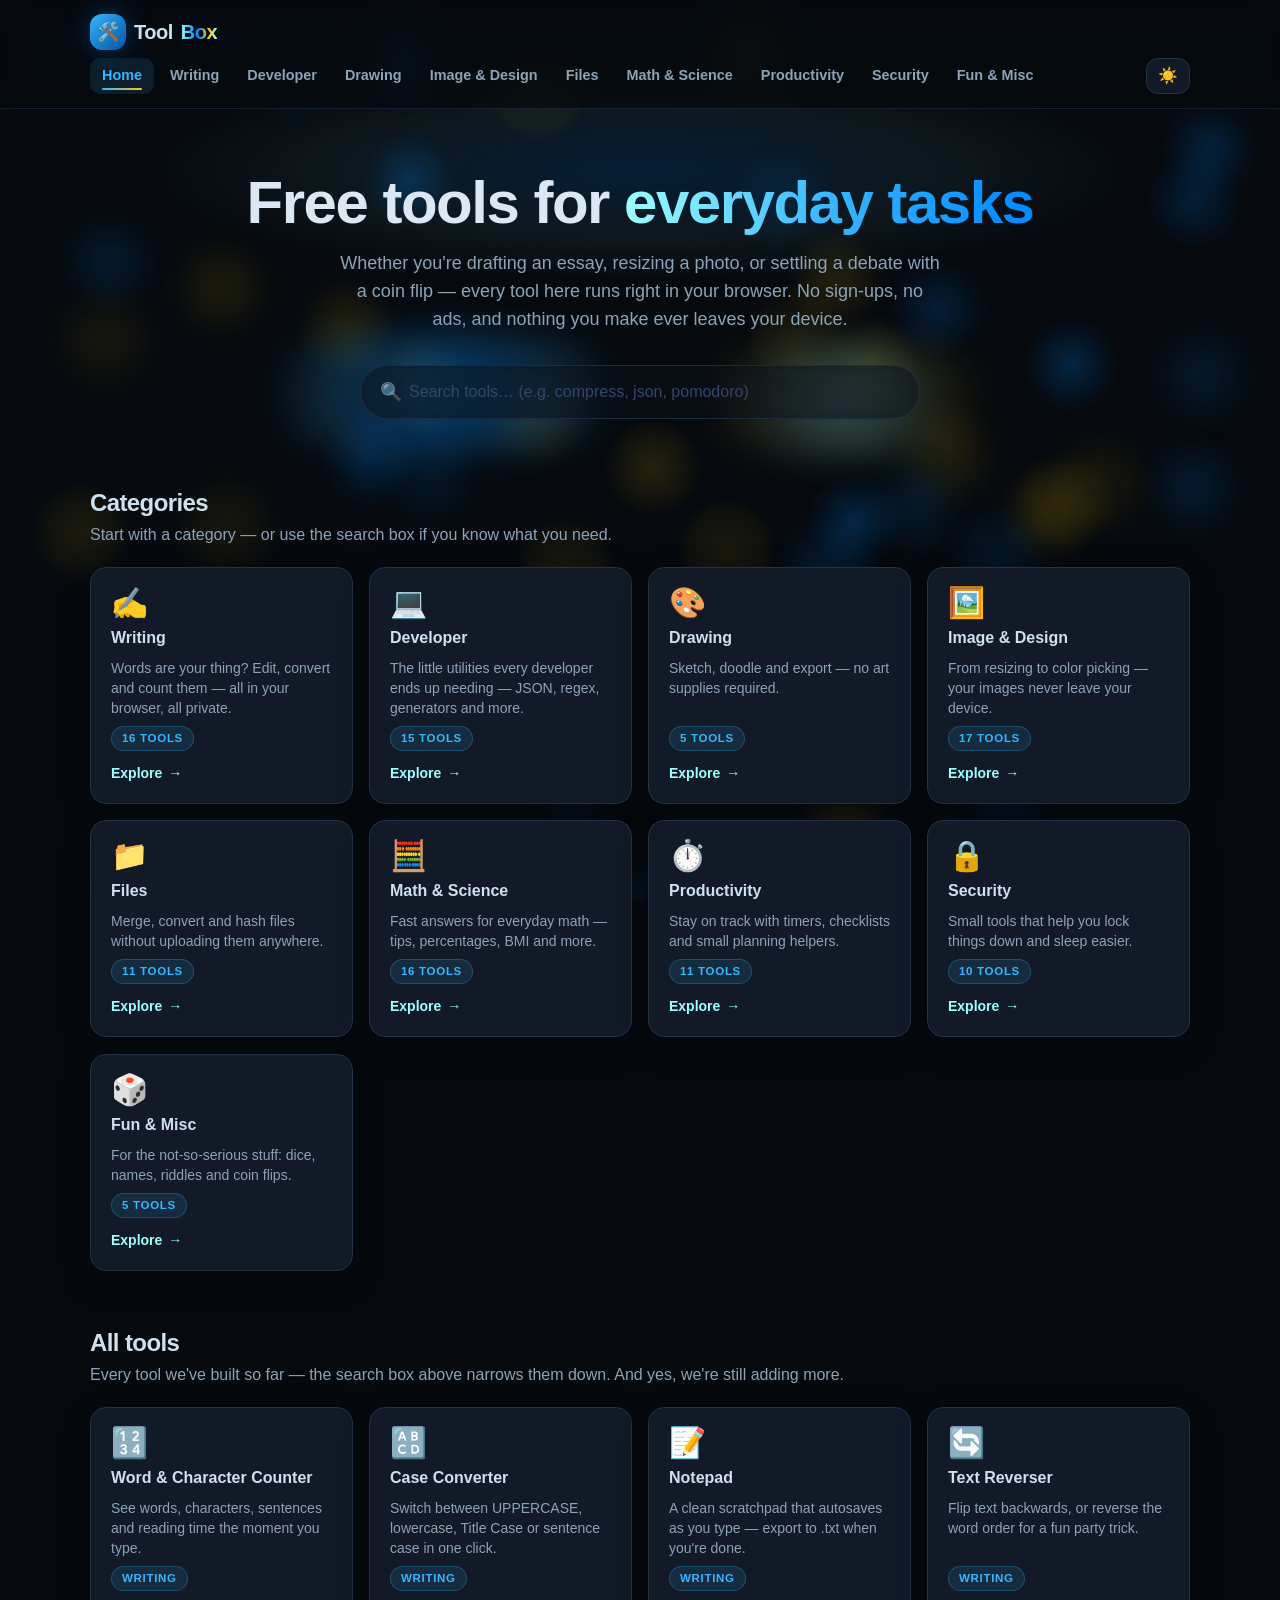
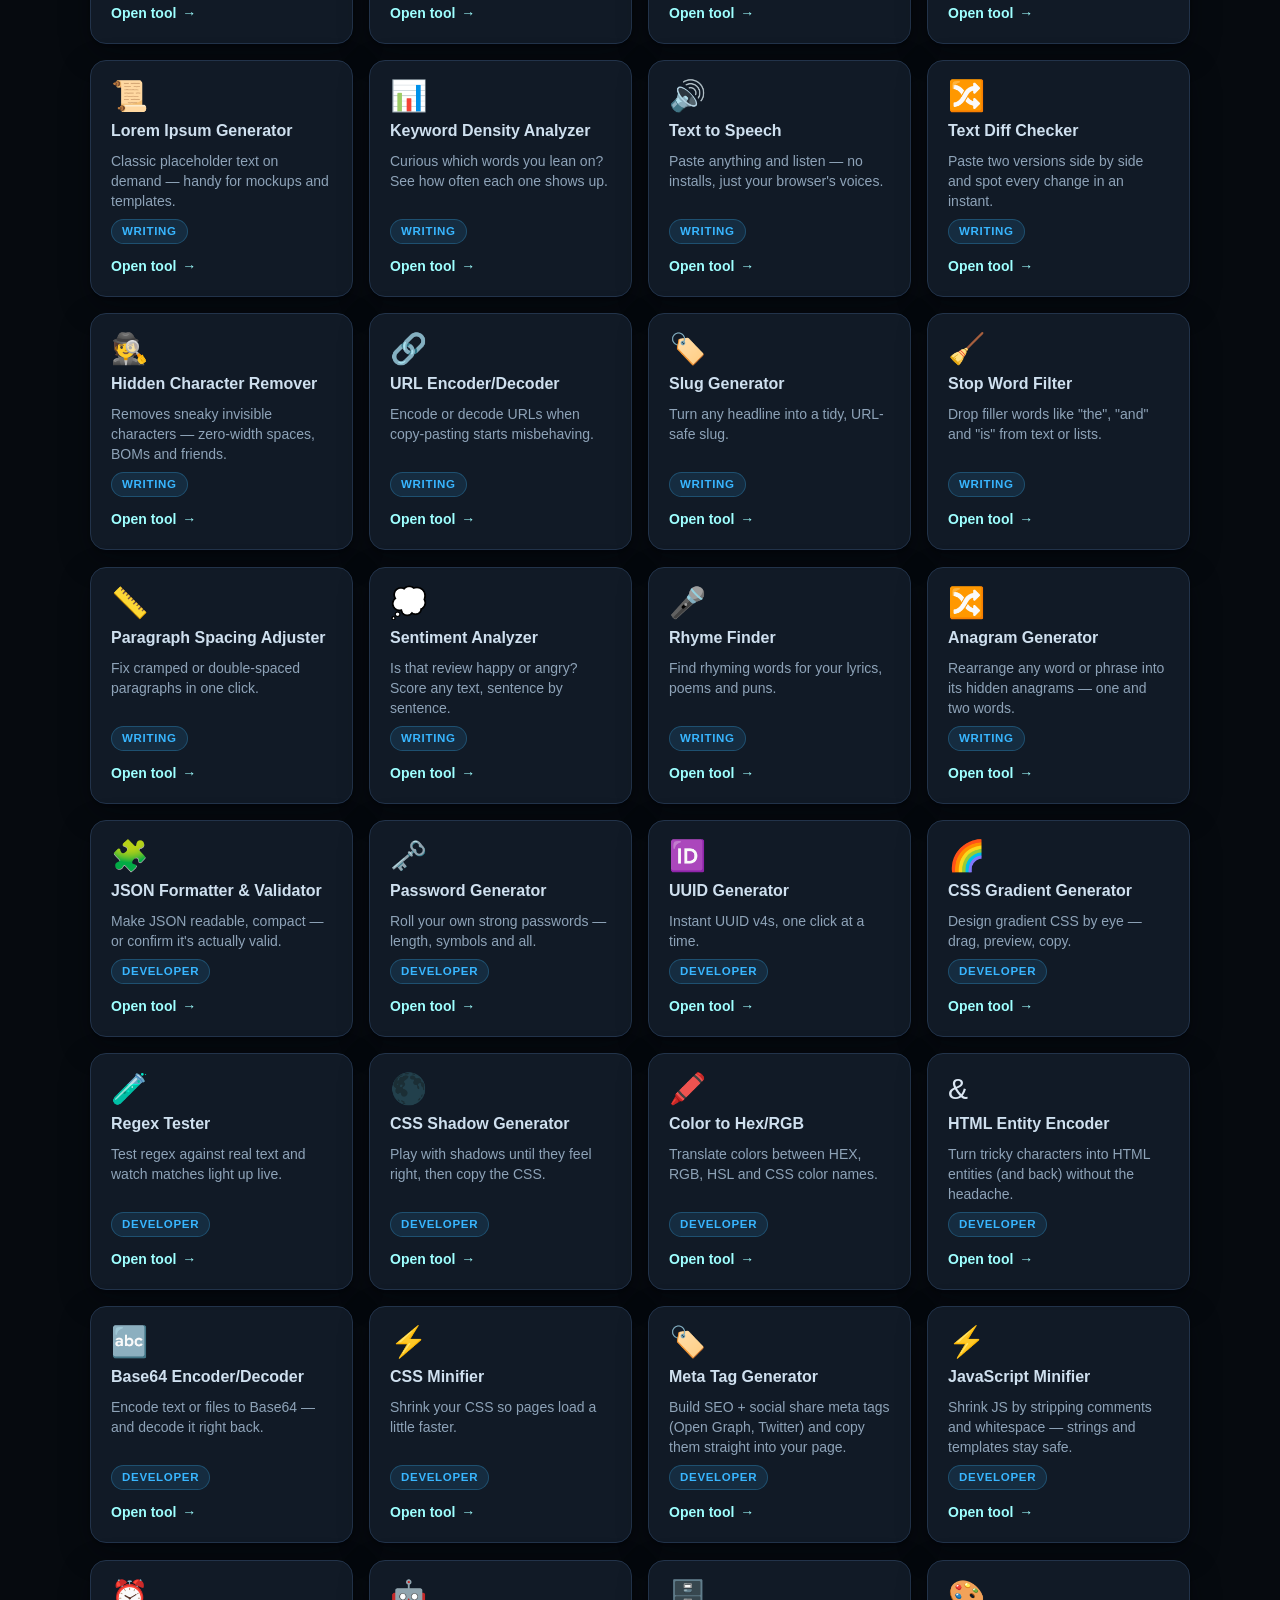
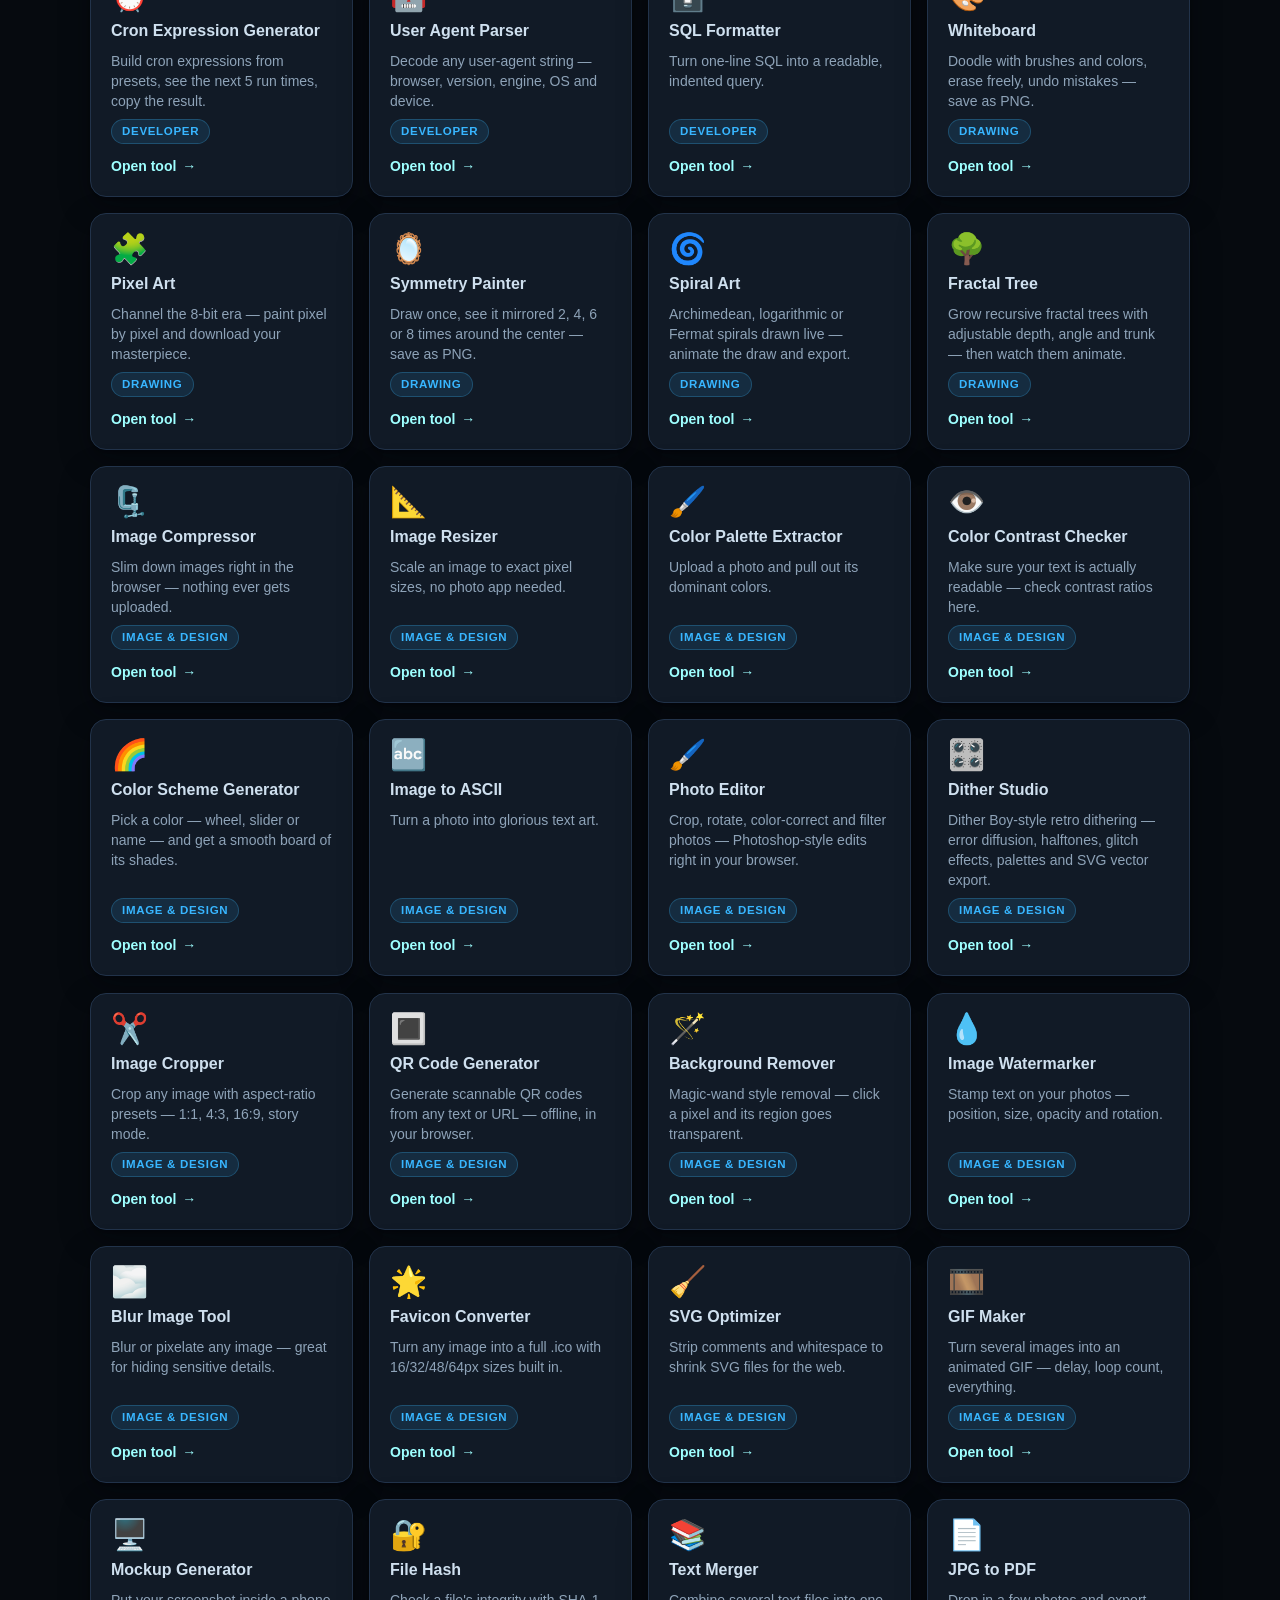
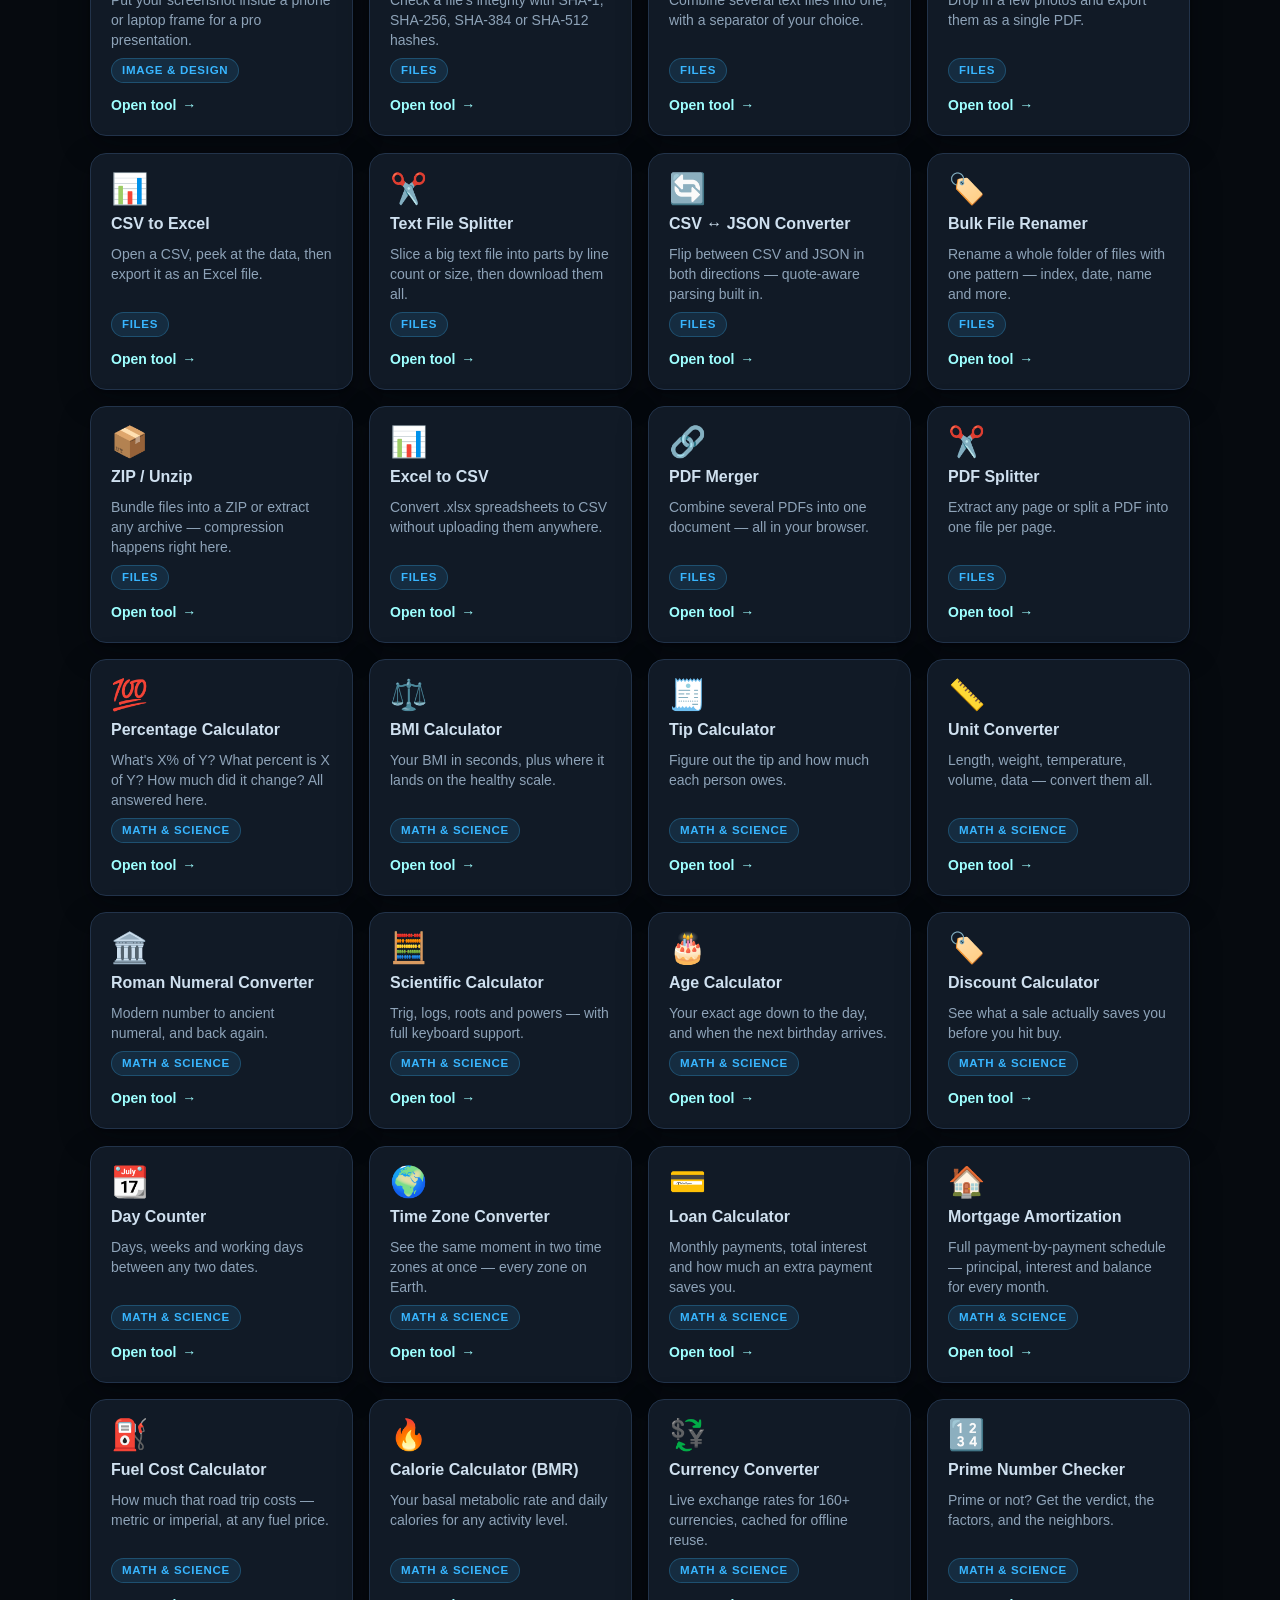
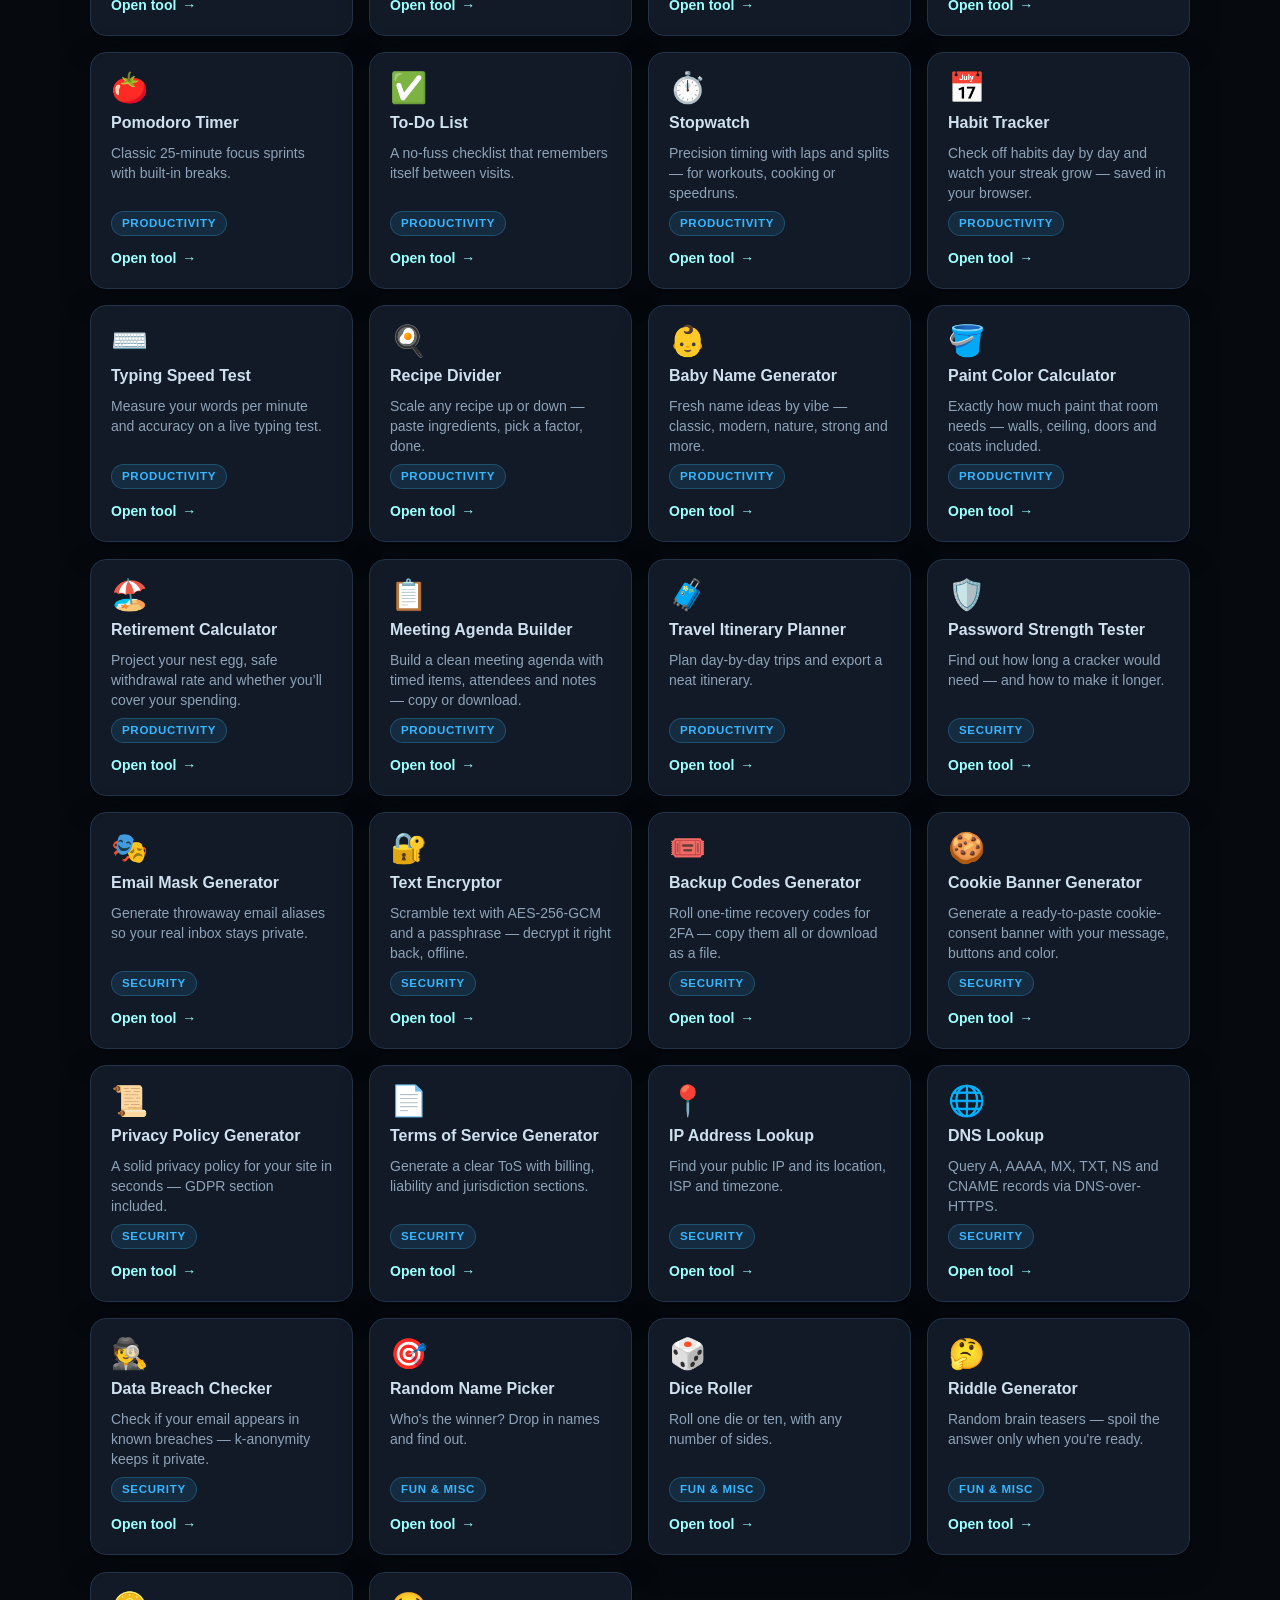
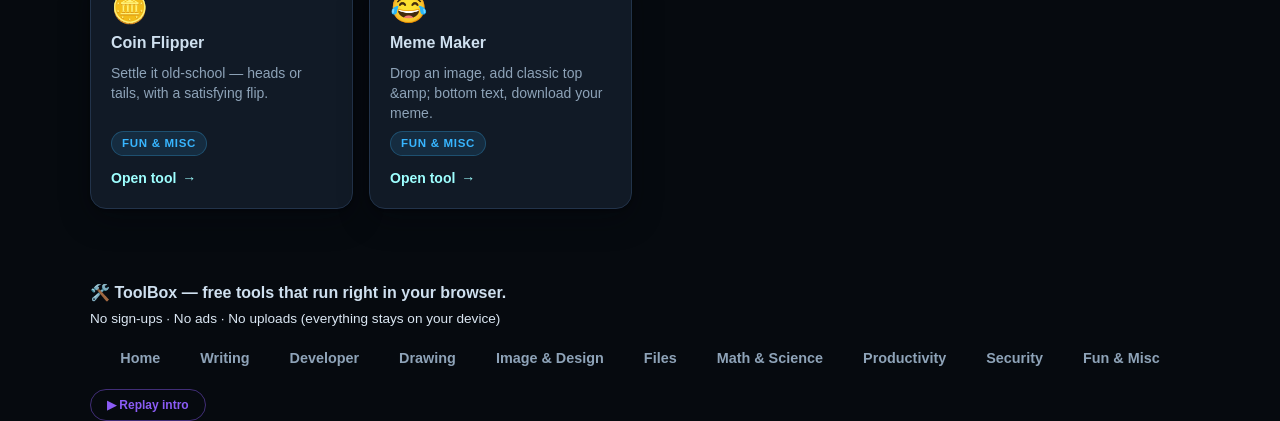
==== commit ba70e800: "Rebuild image-to-ascii ascii-image-converter style and supercharge the anagram dictionary - image-to" ====
--- a/index.html
+++ b/index.html
@@ -6,7 +6,7 @@
   <title>ToolBox · Free online tools for drawing, writing, files & more</title>
   <meta name="description" content="A growing collection of free tools that run right in your browser. No sign-ups, no ads, no uploads — everything stays on your device.">
   <link rel="icon" href="data:image/svg+xml,%3Csvg xmlns='http://www.w3.org/2000/svg' viewBox='0 0 100 100'%3E%3Ctext y='.9em' font-size='90'%3E🛠️%3C/text%3E%3C/svg%3E">
-  <link rel="stylesheet" href="css/style.css?v=13">
+  <link rel="stylesheet" href="css/style.css?v=14">
   <link rel="stylesheet" href="css/tailwind.css?v=1">
   <style>
     /* ===== intro overlay ===== */
@@ -63,7 +63,7 @@
   <header id="site-header" class="sticky top-0 z-50 border-b border-day-200/70 bg-day-50/80 backdrop-blur-md transition-colors duration-300 dark:border-night-600/60 dark:bg-night-950/80"></header>
   <main id="page" data-route="home"></main>
   <footer id="site-footer"></footer>
-  <script src="js/site.js?v=25"></script>
+  <script src="js/site.js?v=26"></script>
   <script>
     /* ===== intro playback ===== */
     (function () {
--- a/css/style.css
+++ b/css/style.css
@@ -196,26 +196,26 @@
 }
 @keyframes orbWanderB {
   /* springy — overshoots and lingers, like a blob tasting its next spot */
-  0%   { transform: translate(0, 0) rotate(0deg) scale(1, 1); animation-timing-function: cubic-bezier(0.34, 1.45, 0.64, 1); }
-  12.5% { transform: translate(var(--w1x, 40px), var(--w1y, 30px)) rotate(var(--r1, 3deg)) scale(var(--sx1, 1.06), var(--sy1, 0.95)); animation-timing-function: cubic-bezier(0.36, 0.05, 0.66, 0.55); }
-  25%  { transform: translate(var(--w2x, -35px), var(--w2y, -25px)) rotate(var(--r2, -4deg)) scale(var(--sx2, 0.95), var(--sy2, 1.06)); animation-timing-function: cubic-bezier(0.34, 1.45, 0.64, 1); }
-  37.5% { transform: translate(var(--w3x, 25px), var(--w3y, -40px)) rotate(var(--r3, 2deg)) scale(var(--sx3, 1.05), var(--sy3, 0.97)); animation-timing-function: cubic-bezier(0.36, 0.05, 0.66, 0.55); }
-  50%  { transform: translate(var(--w4x, -30px), var(--w4y, 35px)) rotate(var(--r4, -3deg)) scale(var(--sx4, 0.97), var(--sy4, 1.07)); animation-timing-function: cubic-bezier(0.34, 1.45, 0.64, 1); }
-  62.5% { transform: translate(var(--w5x, 45px), var(--w5y, -15px)) rotate(var(--r5, 4deg)) scale(var(--sx5, 1.06), var(--sy5, 0.96)); animation-timing-function: cubic-bezier(0.36, 0.05, 0.66, 0.55); }
-  75%  { transform: translate(var(--w6x, -20px), var(--w6y, 40px)) rotate(var(--r6, -2deg)) scale(var(--sx6, 0.94), var(--sy6, 1.05)); animation-timing-function: cubic-bezier(0.34, 1.45, 0.64, 1); }
-  87.5% { transform: translate(var(--w7x, 35px), var(--w7y, 20px)) rotate(var(--r7, 3deg)) scale(var(--sx7, 1.04), var(--sy7, 0.98)); animation-timing-function: cubic-bezier(0.36, 0.05, 0.66, 0.55); }
+  0%   { transform: translate(0, 0) rotate(0deg) scale(1, 1); animation-timing-function: cubic-bezier(0.25, 1.7, 0.55, 1); }
+  12.5% { transform: translate(var(--w1x, 40px), var(--w1y, 30px)) rotate(var(--r1, 3deg)) scale(var(--sx1, 1.06), var(--sy1, 0.95)); animation-timing-function: cubic-bezier(0.3, 0.12, 0.5, 0.9); }
+  25%  { transform: translate(var(--w2x, -35px), var(--w2y, -25px)) rotate(var(--r2, -4deg)) scale(var(--sx2, 0.95), var(--sy2, 1.06)); animation-timing-function: cubic-bezier(0.25, 1.7, 0.55, 1); }
+  37.5% { transform: translate(var(--w3x, 25px), var(--w3y, -40px)) rotate(var(--r3, 2deg)) scale(var(--sx3, 1.05), var(--sy3, 0.97)); animation-timing-function: cubic-bezier(0.3, 0.12, 0.5, 0.9); }
+  50%  { transform: translate(var(--w4x, -30px), var(--w4y, 35px)) rotate(var(--r4, -3deg)) scale(var(--sx4, 0.97), var(--sy4, 1.07)); animation-timing-function: cubic-bezier(0.25, 1.7, 0.55, 1); }
+  62.5% { transform: translate(var(--w5x, 45px), var(--w5y, -15px)) rotate(var(--r5, 4deg)) scale(var(--sx5, 1.06), var(--sy5, 0.96)); animation-timing-function: cubic-bezier(0.3, 0.12, 0.5, 0.9); }
+  75%  { transform: translate(var(--w6x, -20px), var(--w6y, 40px)) rotate(var(--r6, -2deg)) scale(var(--sx6, 0.94), var(--sy6, 1.05)); animation-timing-function: cubic-bezier(0.25, 1.7, 0.55, 1); }
+  87.5% { transform: translate(var(--w7x, 35px), var(--w7y, 20px)) rotate(var(--r7, 3deg)) scale(var(--sx7, 1.04), var(--sy7, 0.98)); animation-timing-function: cubic-bezier(0.3, 0.12, 0.5, 0.9); }
   100% { transform: translate(var(--w8x, -40px), var(--w8y, -30px)) rotate(var(--r8, 0deg)) scale(var(--sx8, 1), var(--sy8, 1)); }
 }
 @keyframes orbWanderC {
   /* heavy-drip — slow heavy pull down, quick elastic snap up */
   0%   { transform: translate(0, 0) rotate(0deg) scale(1, 1); animation-timing-function: cubic-bezier(0.55, 0.06, 0.68, 0.19); }
-  12.5% { transform: translate(var(--w1x, 40px), var(--w1y, 30px)) rotate(var(--r1, 3deg)) scale(var(--sx1, 1.06), var(--sy1, 0.95)); animation-timing-function: cubic-bezier(0.22, 1.05, 0.36, 1); }
+  12.5% { transform: translate(var(--w1x, 40px), var(--w1y, 30px)) rotate(var(--r1, 3deg)) scale(var(--sx1, 1.06), var(--sy1, 0.95)); animation-timing-function: cubic-bezier(0.12, 1.35, 0.25, 1); }
   25%  { transform: translate(var(--w2x, -35px), var(--w2y, -25px)) rotate(var(--r2, -4deg)) scale(var(--sx2, 0.95), var(--sy2, 1.06)); animation-timing-function: cubic-bezier(0.55, 0.06, 0.68, 0.19); }
-  37.5% { transform: translate(var(--w3x, 25px), var(--w3y, -40px)) rotate(var(--r3, 2deg)) scale(var(--sx3, 1.05), var(--sy3, 0.97)); animation-timing-function: cubic-bezier(0.22, 1.05, 0.36, 1); }
+  37.5% { transform: translate(var(--w3x, 25px), var(--w3y, -40px)) rotate(var(--r3, 2deg)) scale(var(--sx3, 1.05), var(--sy3, 0.97)); animation-timing-function: cubic-bezier(0.12, 1.35, 0.25, 1); }
   50%  { transform: translate(var(--w4x, -30px), var(--w4y, 35px)) rotate(var(--r4, -3deg)) scale(var(--sx4, 0.97), var(--sy4, 1.07)); animation-timing-function: cubic-bezier(0.55, 0.06, 0.68, 0.19); }
-  62.5% { transform: translate(var(--w5x, 45px), var(--w5y, -15px)) rotate(var(--r5, 4deg)) scale(var(--sx5, 1.06), var(--sy5, 0.96)); animation-timing-function: cubic-bezier(0.22, 1.05, 0.36, 1); }
+  62.5% { transform: translate(var(--w5x, 45px), var(--w5y, -15px)) rotate(var(--r5, 4deg)) scale(var(--sx5, 1.06), var(--sy5, 0.96)); animation-timing-function: cubic-bezier(0.12, 1.35, 0.25, 1); }
   75%  { transform: translate(var(--w6x, -20px), var(--w6y, 40px)) rotate(var(--r6, -2deg)) scale(var(--sx6, 0.94), var(--sy6, 1.05)); animation-timing-function: cubic-bezier(0.55, 0.06, 0.68, 0.19); }
-  87.5% { transform: translate(var(--w7x, 35px), var(--w7y, 20px)) rotate(var(--r7, 3deg)) scale(var(--sx7, 1.04), var(--sy7, 0.98)); animation-timing-function: cubic-bezier(0.22, 1.05, 0.36, 1); }
+  87.5% { transform: translate(var(--w7x, 35px), var(--w7y, 20px)) rotate(var(--r7, 3deg)) scale(var(--sx7, 1.04), var(--sy7, 0.98)); animation-timing-function: cubic-bezier(0.12, 1.35, 0.25, 1); }
   100% { transform: translate(var(--w8x, -40px), var(--w8y, -30px)) rotate(var(--r8, 0deg)) scale(var(--sx8, 1), var(--sy8, 1)); }
 }
 
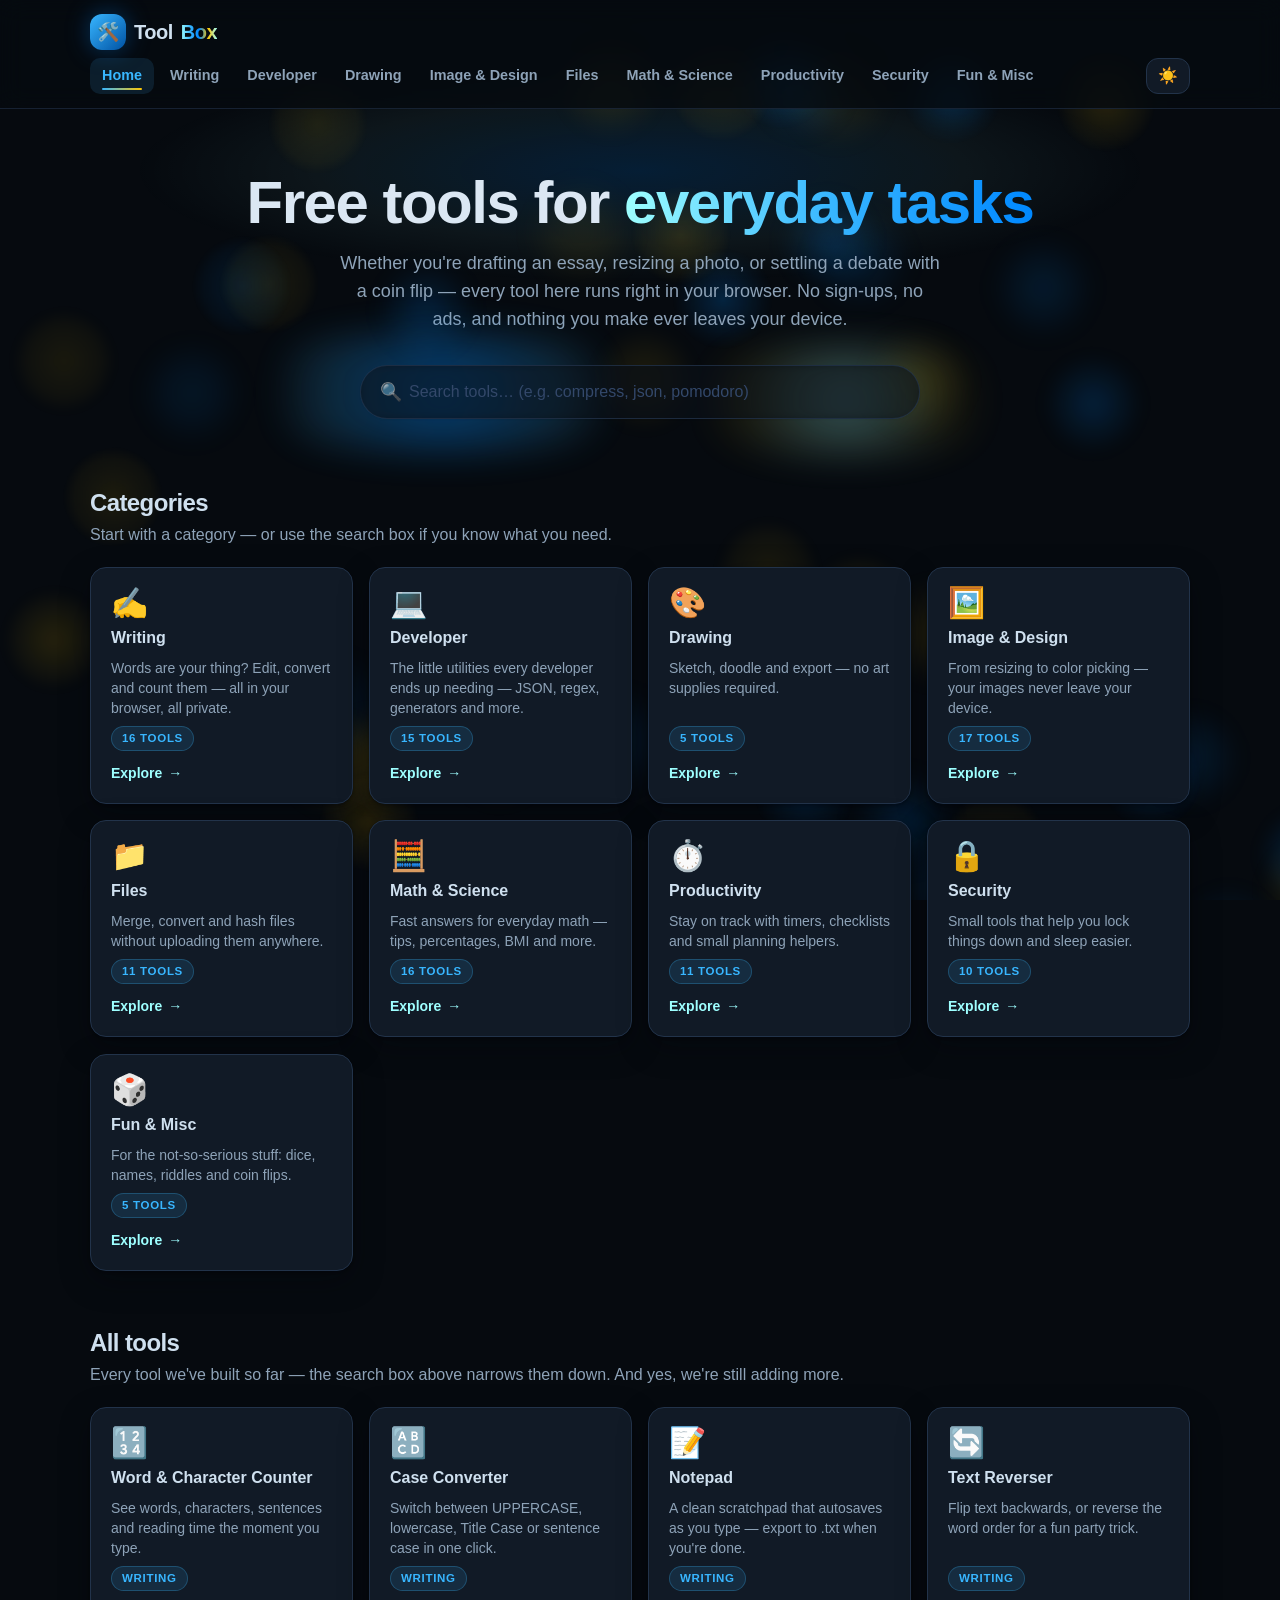
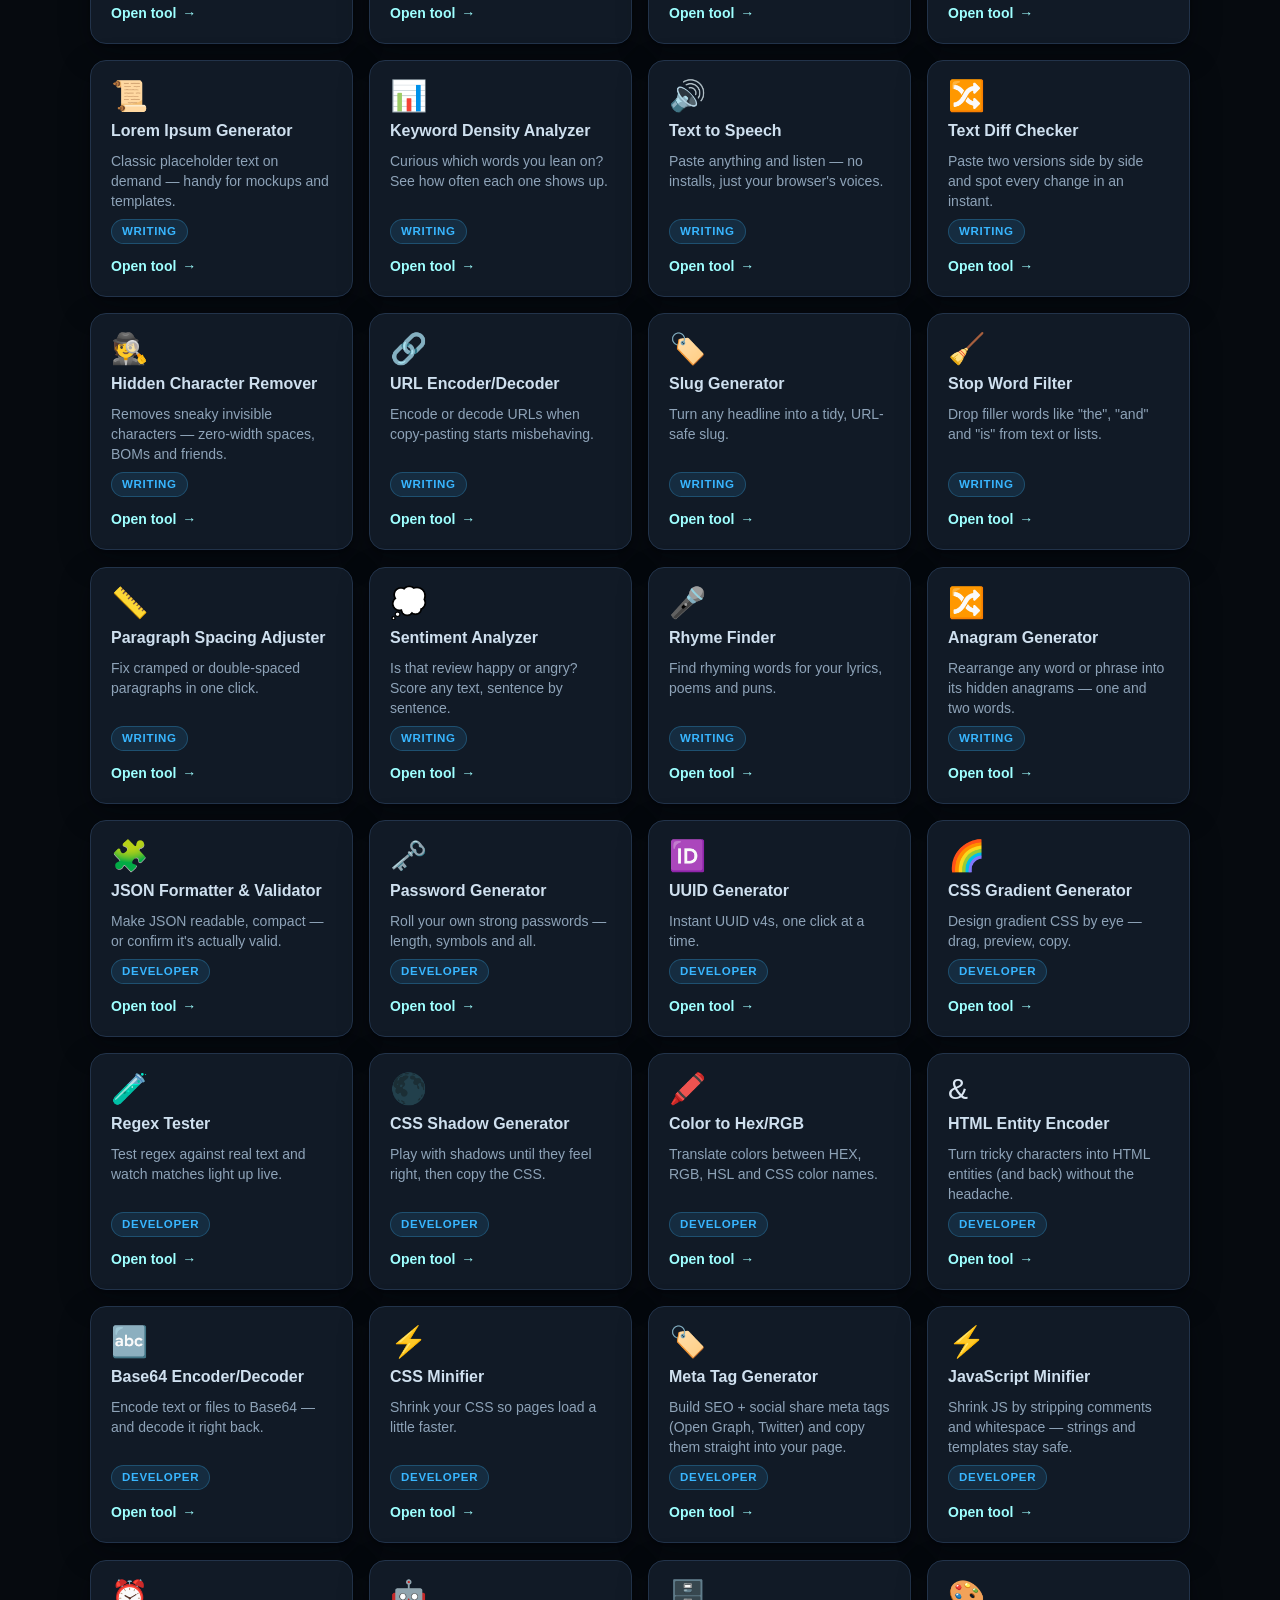
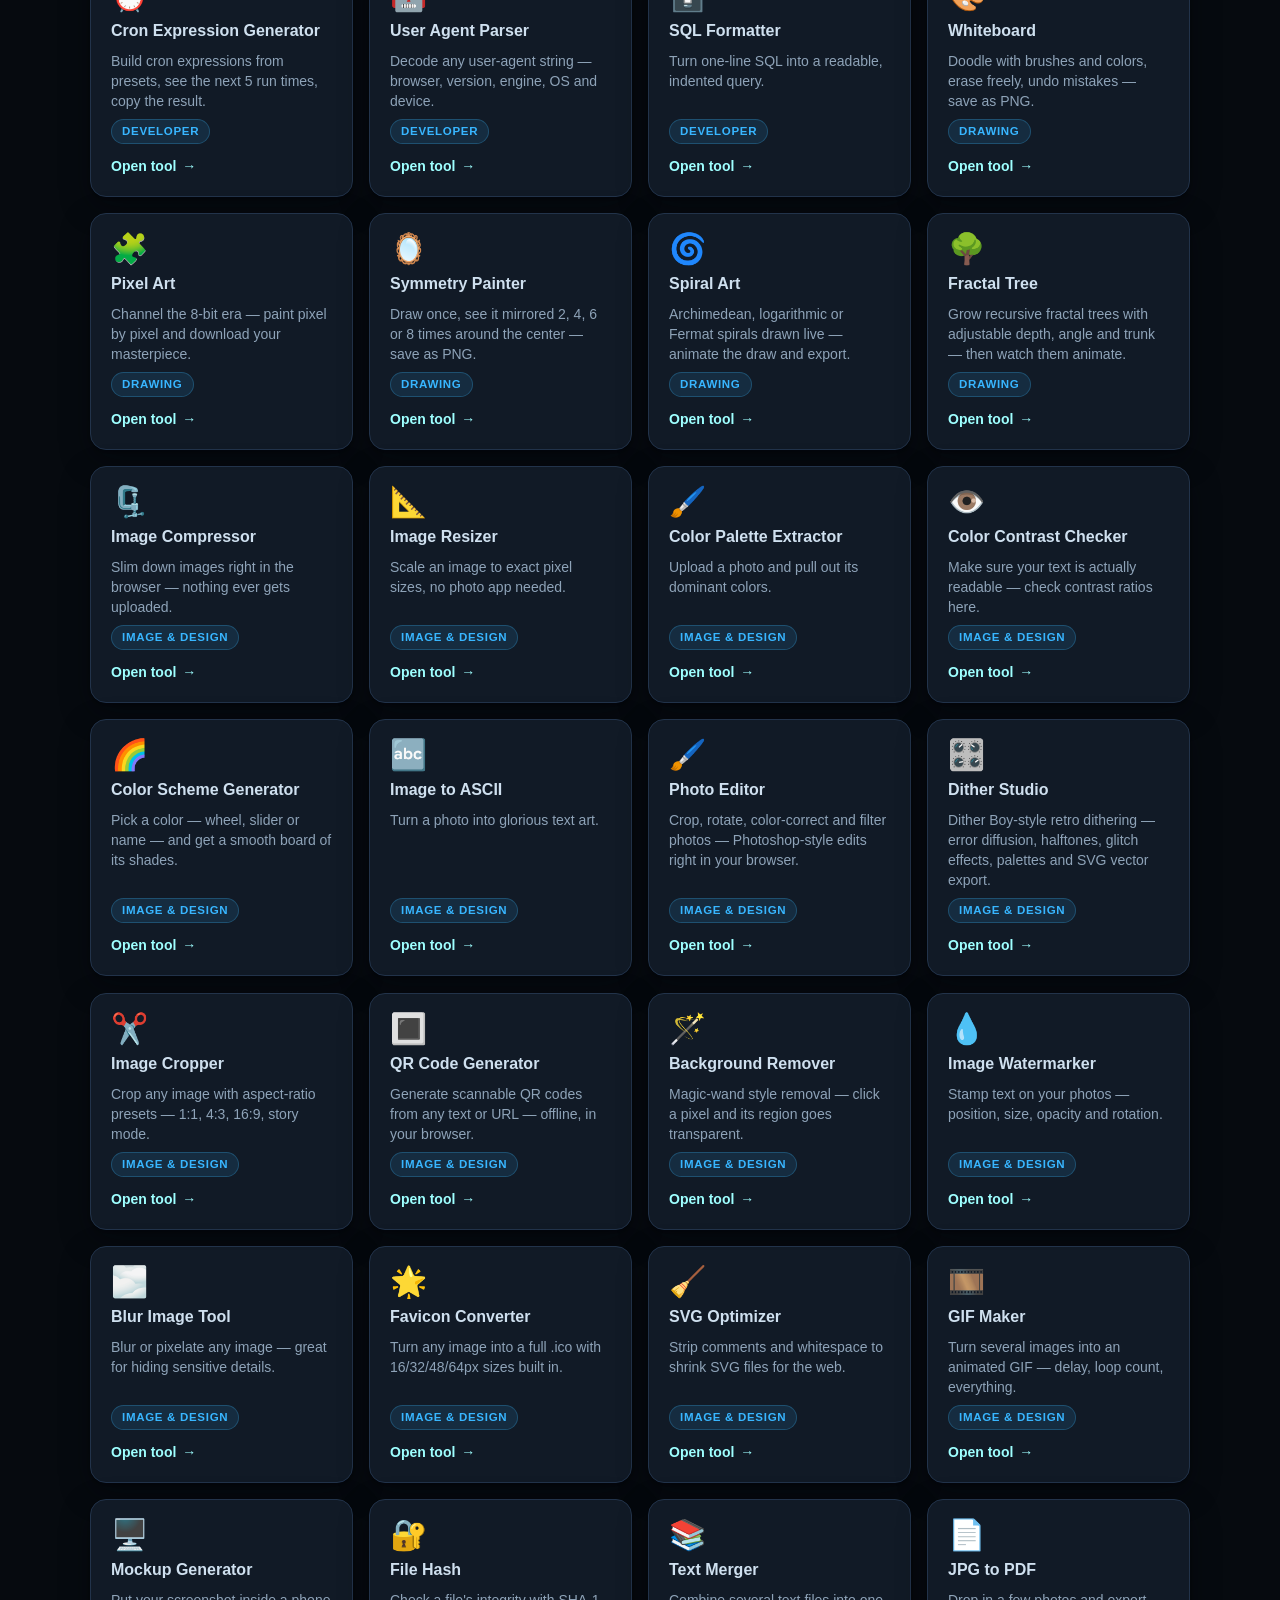
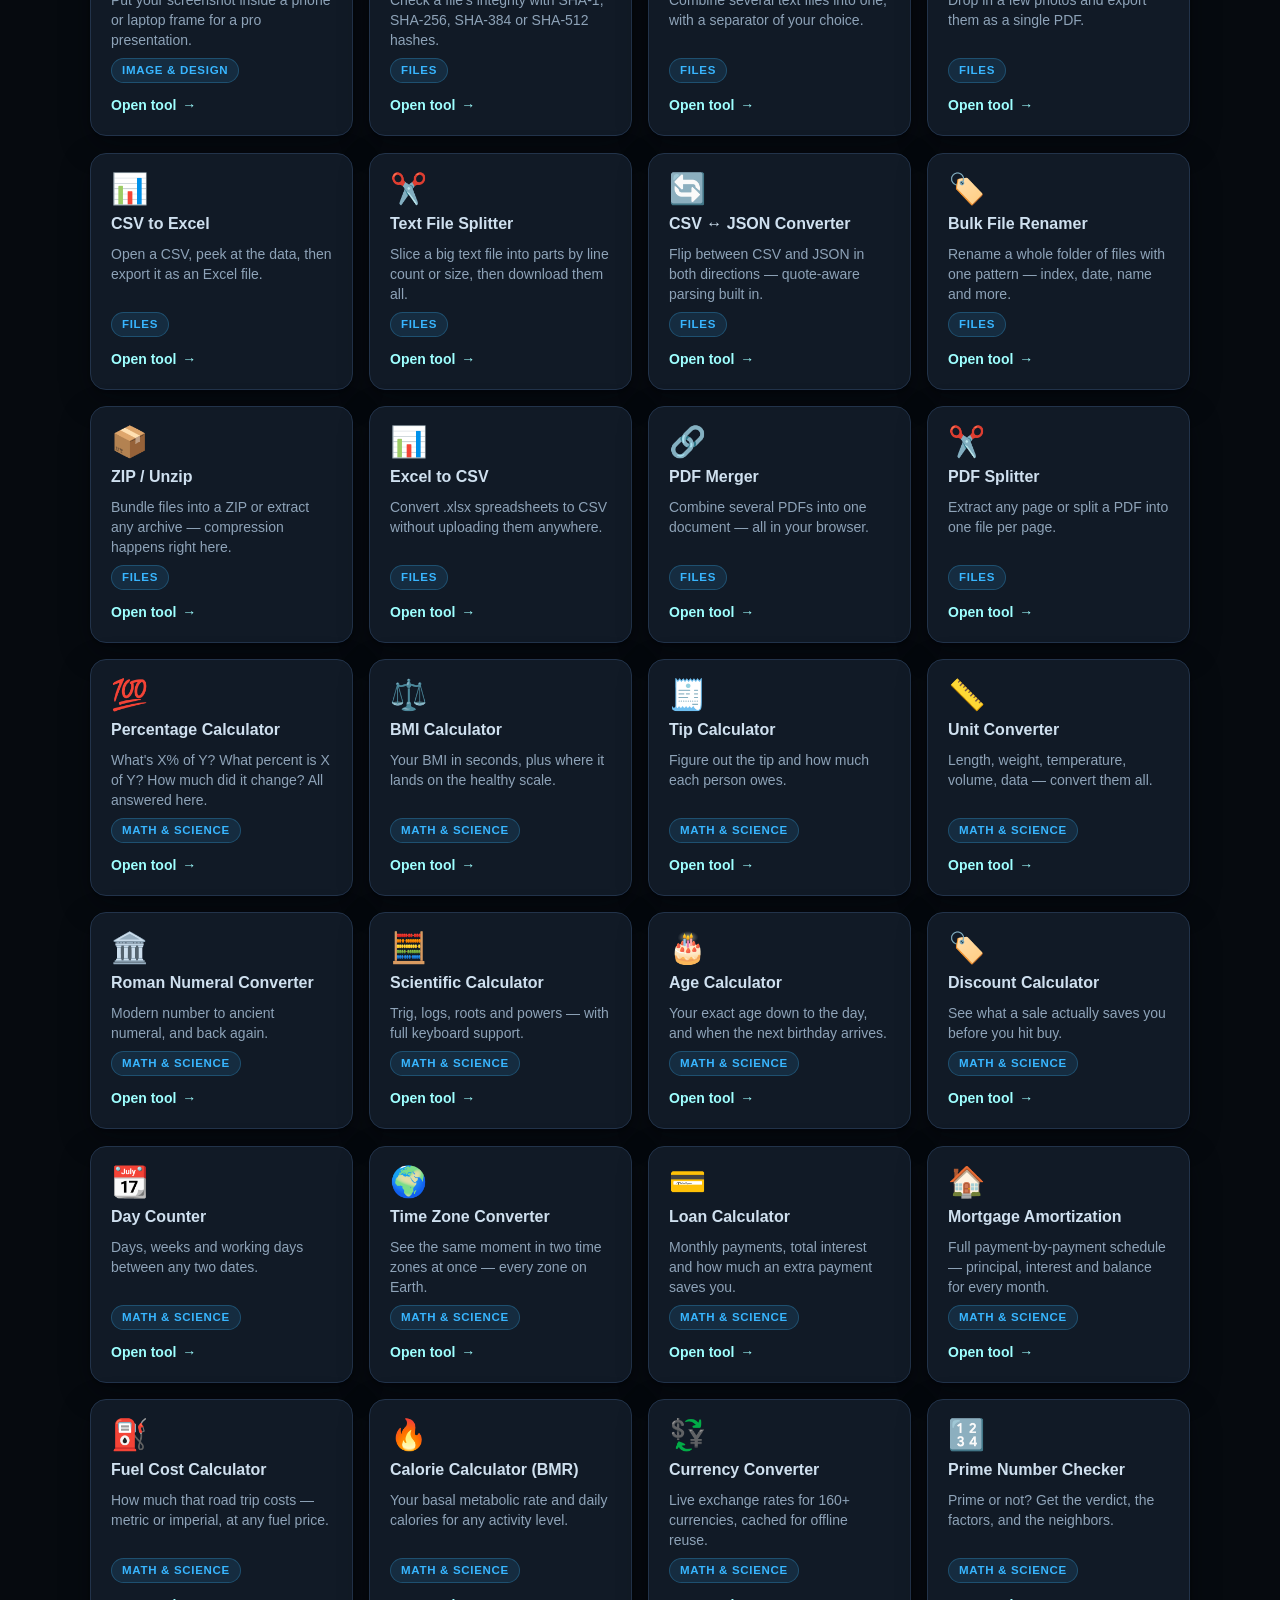
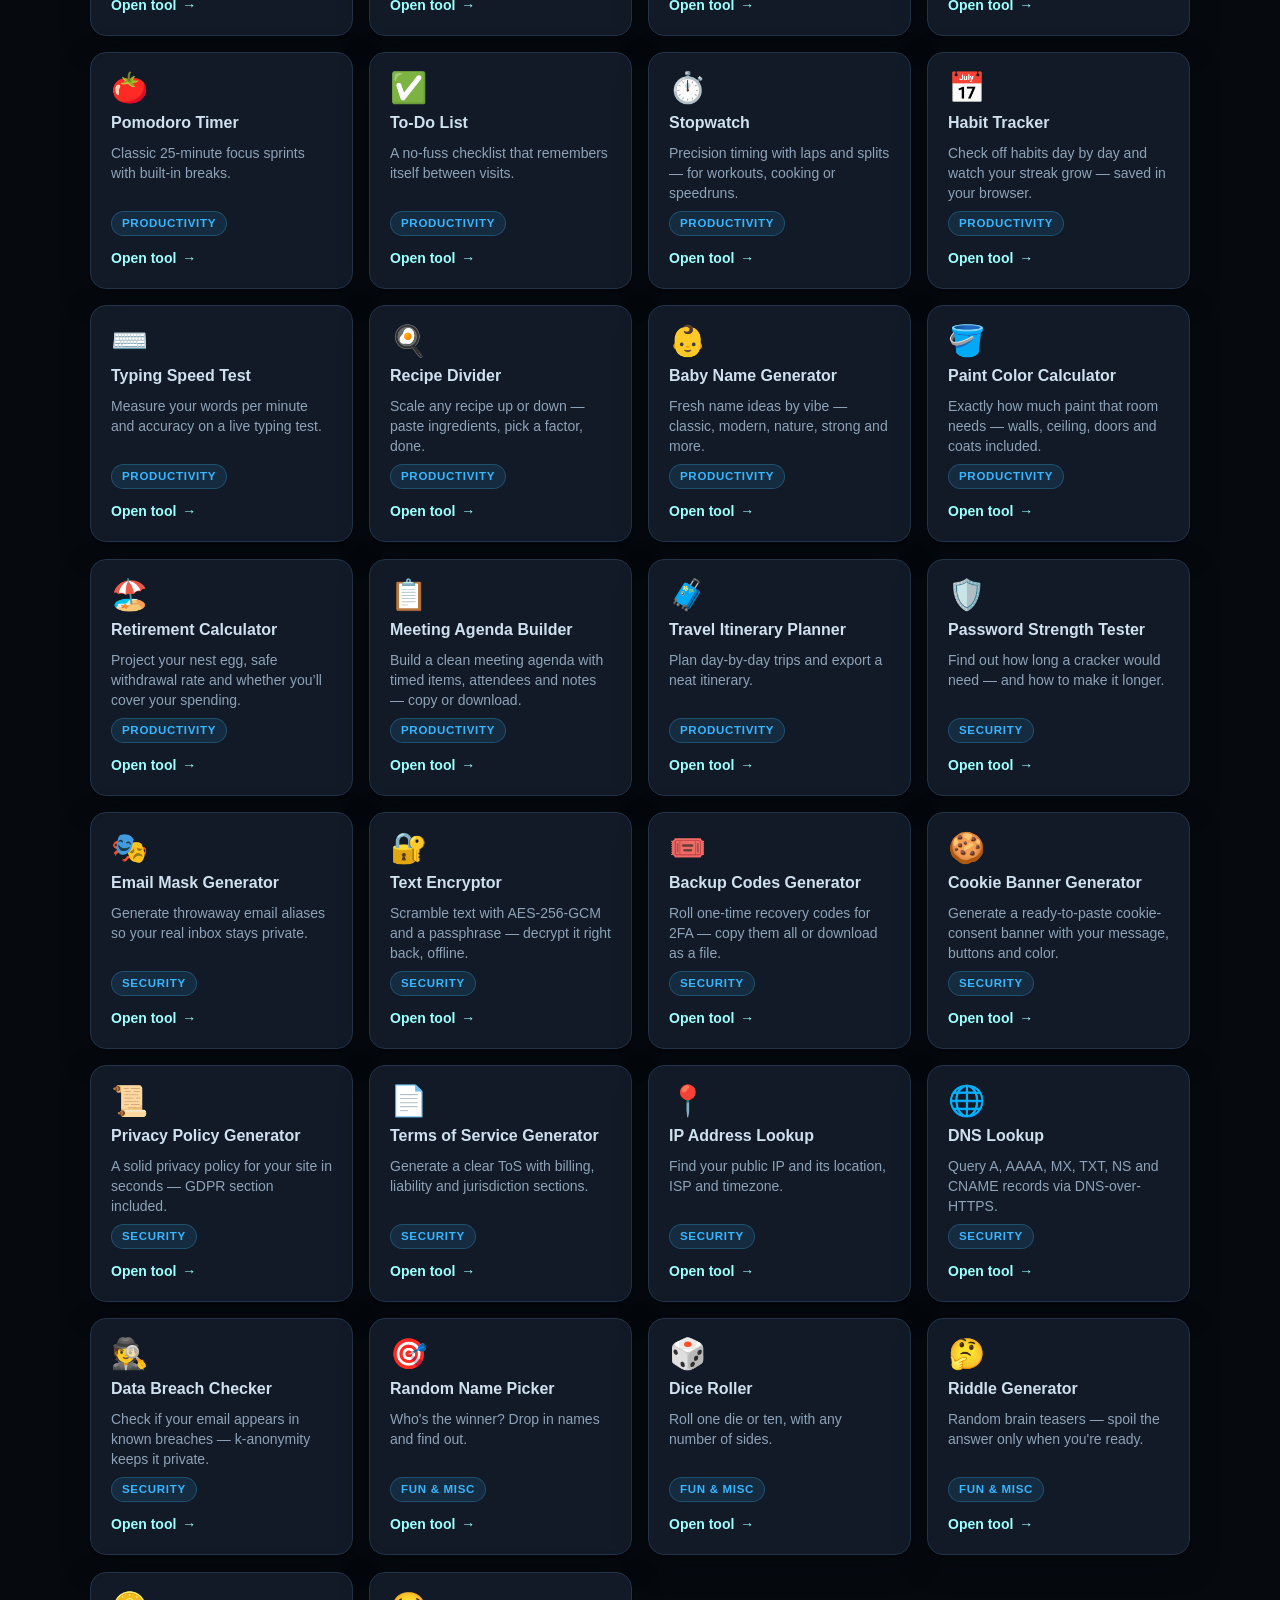
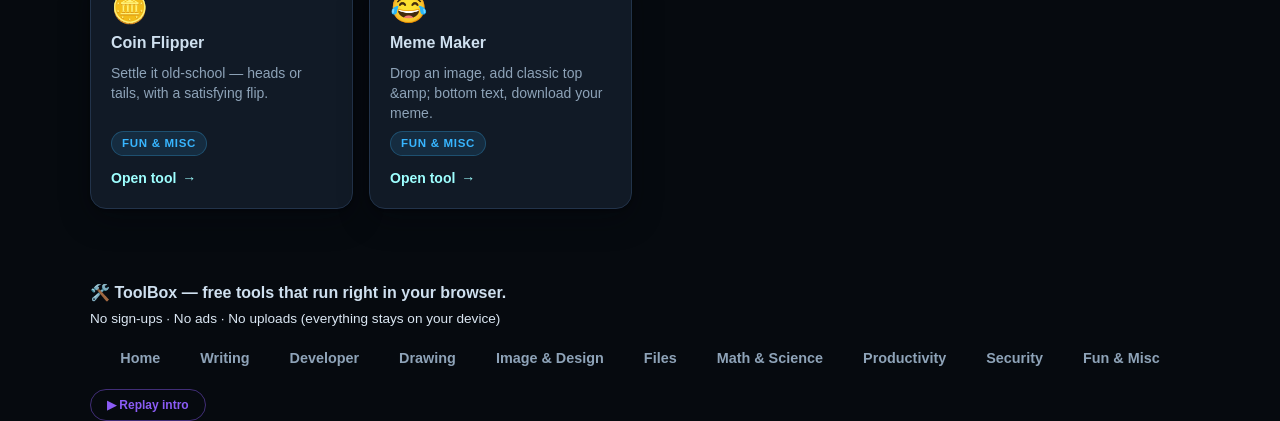
==== commit 60547f38: "Add button hover/click sounds and show the intro once per session Wire Assets/button-hover.mp3 and b" ====
--- a/index.html
+++ b/index.html
@@ -48,6 +48,12 @@
   </div>
   <script>
     /* fail-safe dismiss — defined first so skip/error always work, even if the main script fails */
+    window.__introMark = function () {
+      try { sessionStorage.setItem('tb-intro-done', '1'); } catch (e) {}
+    };
+    window.__introSeen = function () {
+      try { return !!sessionStorage.getItem('tb-intro-done'); } catch (e) { return false; }
+    };
     window.__introDismiss = function () {
       var o = document.getElementById('intro-overlay');
       if (!o || o.dataset.done) return;
@@ -57,13 +63,14 @@
       /* cut the audio: pause the video immediately instead of letting it play behind the fade */
       var v = document.getElementById('intro-video');
       if (v) v.pause();
+      window.__introMark();
       setTimeout(function () { o.classList.add('gone'); }, 900);
     };
   </script>
   <header id="site-header" class="sticky top-0 z-50 border-b border-day-200/70 bg-day-50/80 backdrop-blur-md transition-colors duration-300 dark:border-night-600/60 dark:bg-night-950/80"></header>
   <main id="page" data-route="home"></main>
   <footer id="site-footer"></footer>
-  <script src="js/site.js?v=26"></script>
+  <script src="js/site.js?v=27"></script>
   <script>
     /* ===== intro playback ===== */
     (function () {
@@ -78,6 +85,7 @@
         /* cut the audio: pause the video immediately instead of letting it play behind the fade */
         var v = document.getElementById('intro-video');
         if (v) v.pause();
+        window.__introMark();
         setTimeout(function () { ov.classList.add('gone'); }, 900);
       }
       /* replayable from the footer button (defined before any early exit) */
@@ -100,6 +108,15 @@
           if (p2 && p2.catch) p2.catch(function () {});
         });
       };
+
+      /* seen once this session? skip straight past the intro (pressing Home shouldn't replay it) */
+      if (window.__introSeen && window.__introSeen()) {
+        ov.classList.add('gone');
+        document.body.classList.remove('intro-lock');
+        var sv = document.getElementById('intro-video');
+        if (sv) { sv.pause(); sv.removeAttribute('src'); sv.load(); }
+        return;
+      }
 
       if (reduce) {
         ov.classList.add('gone');
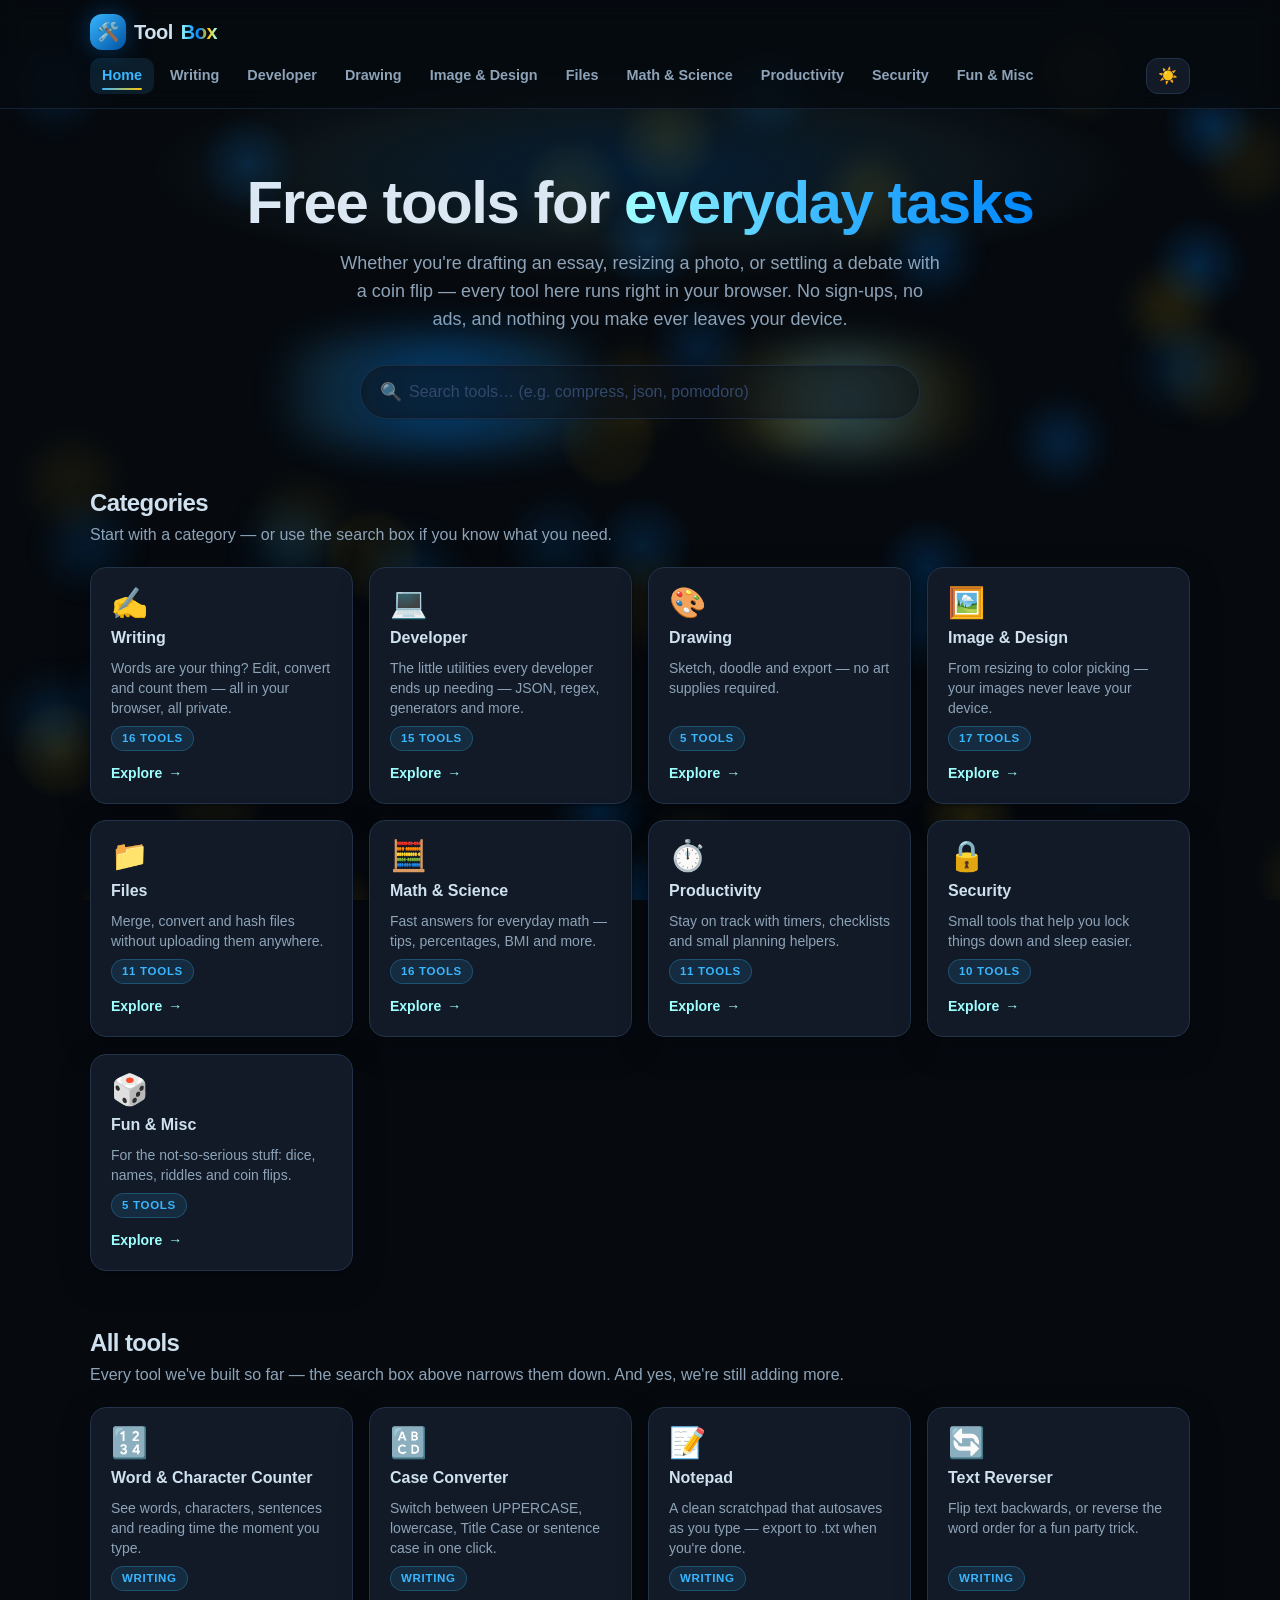
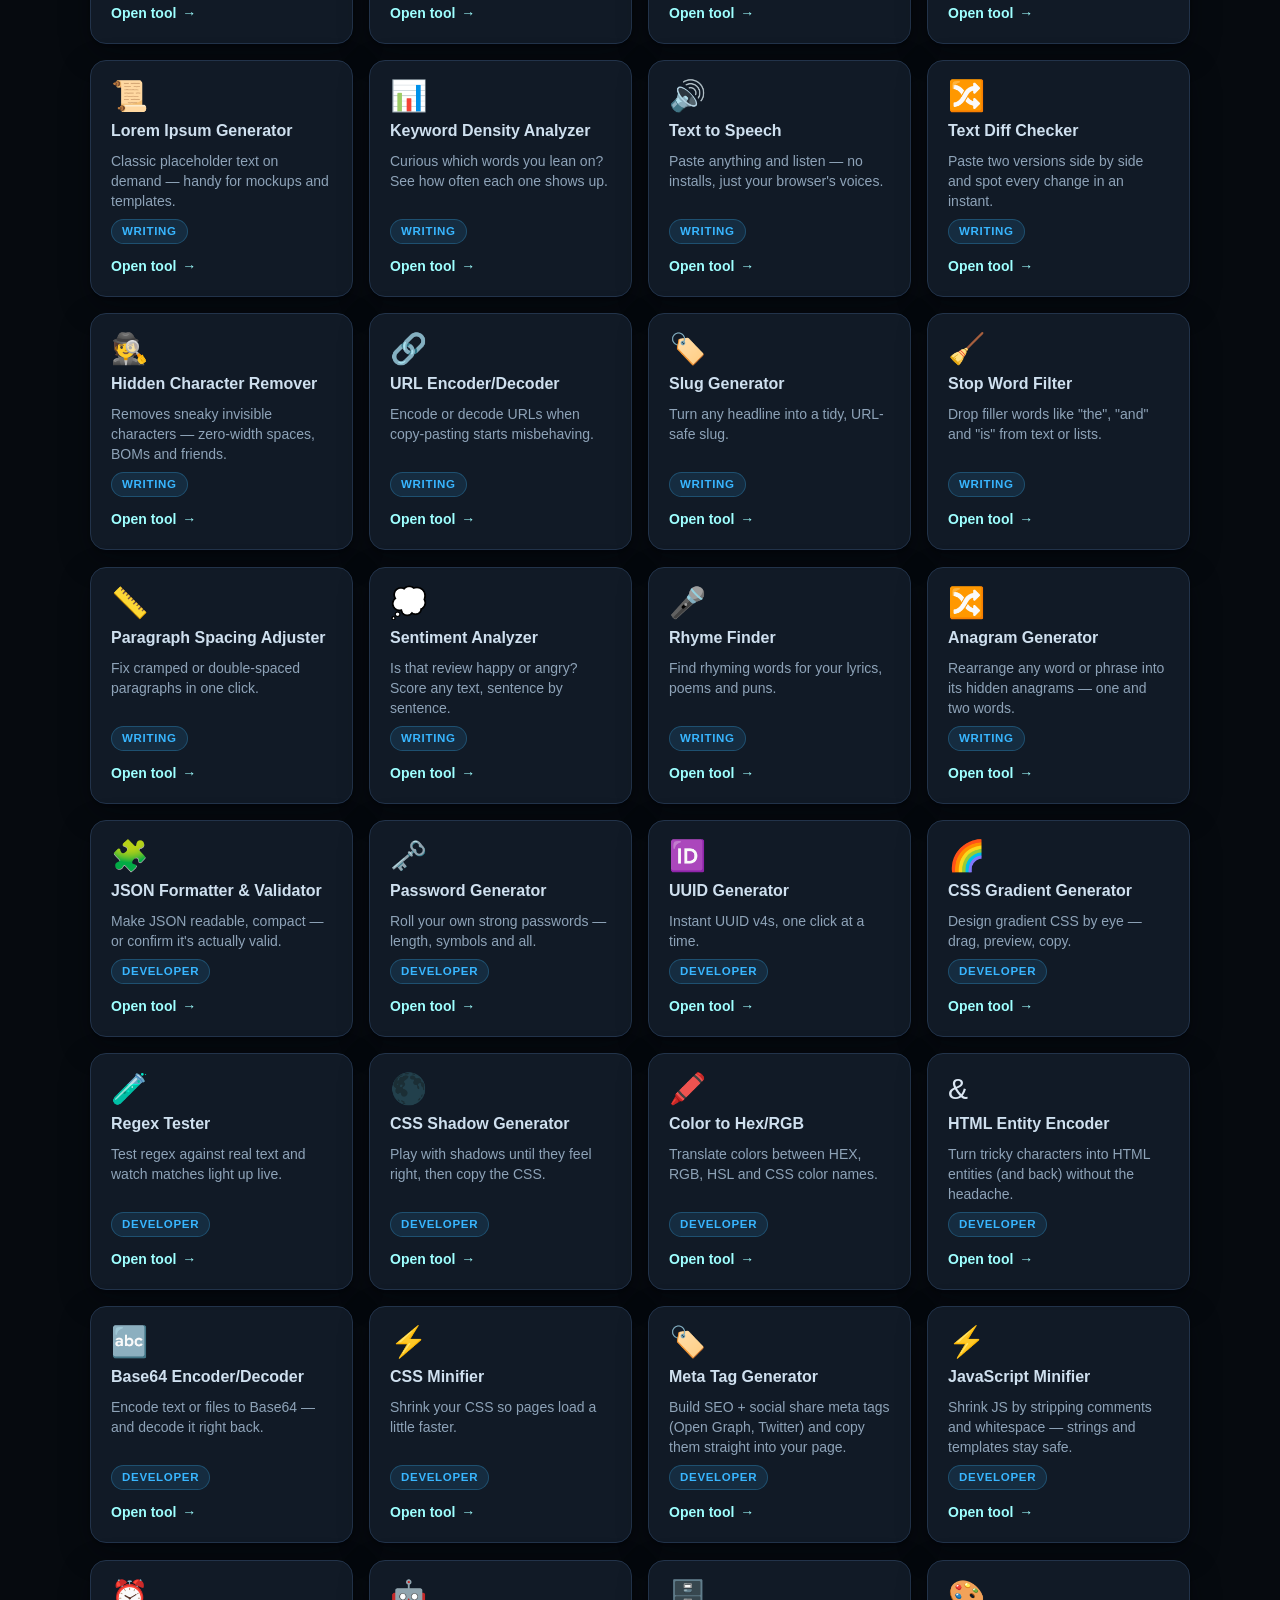
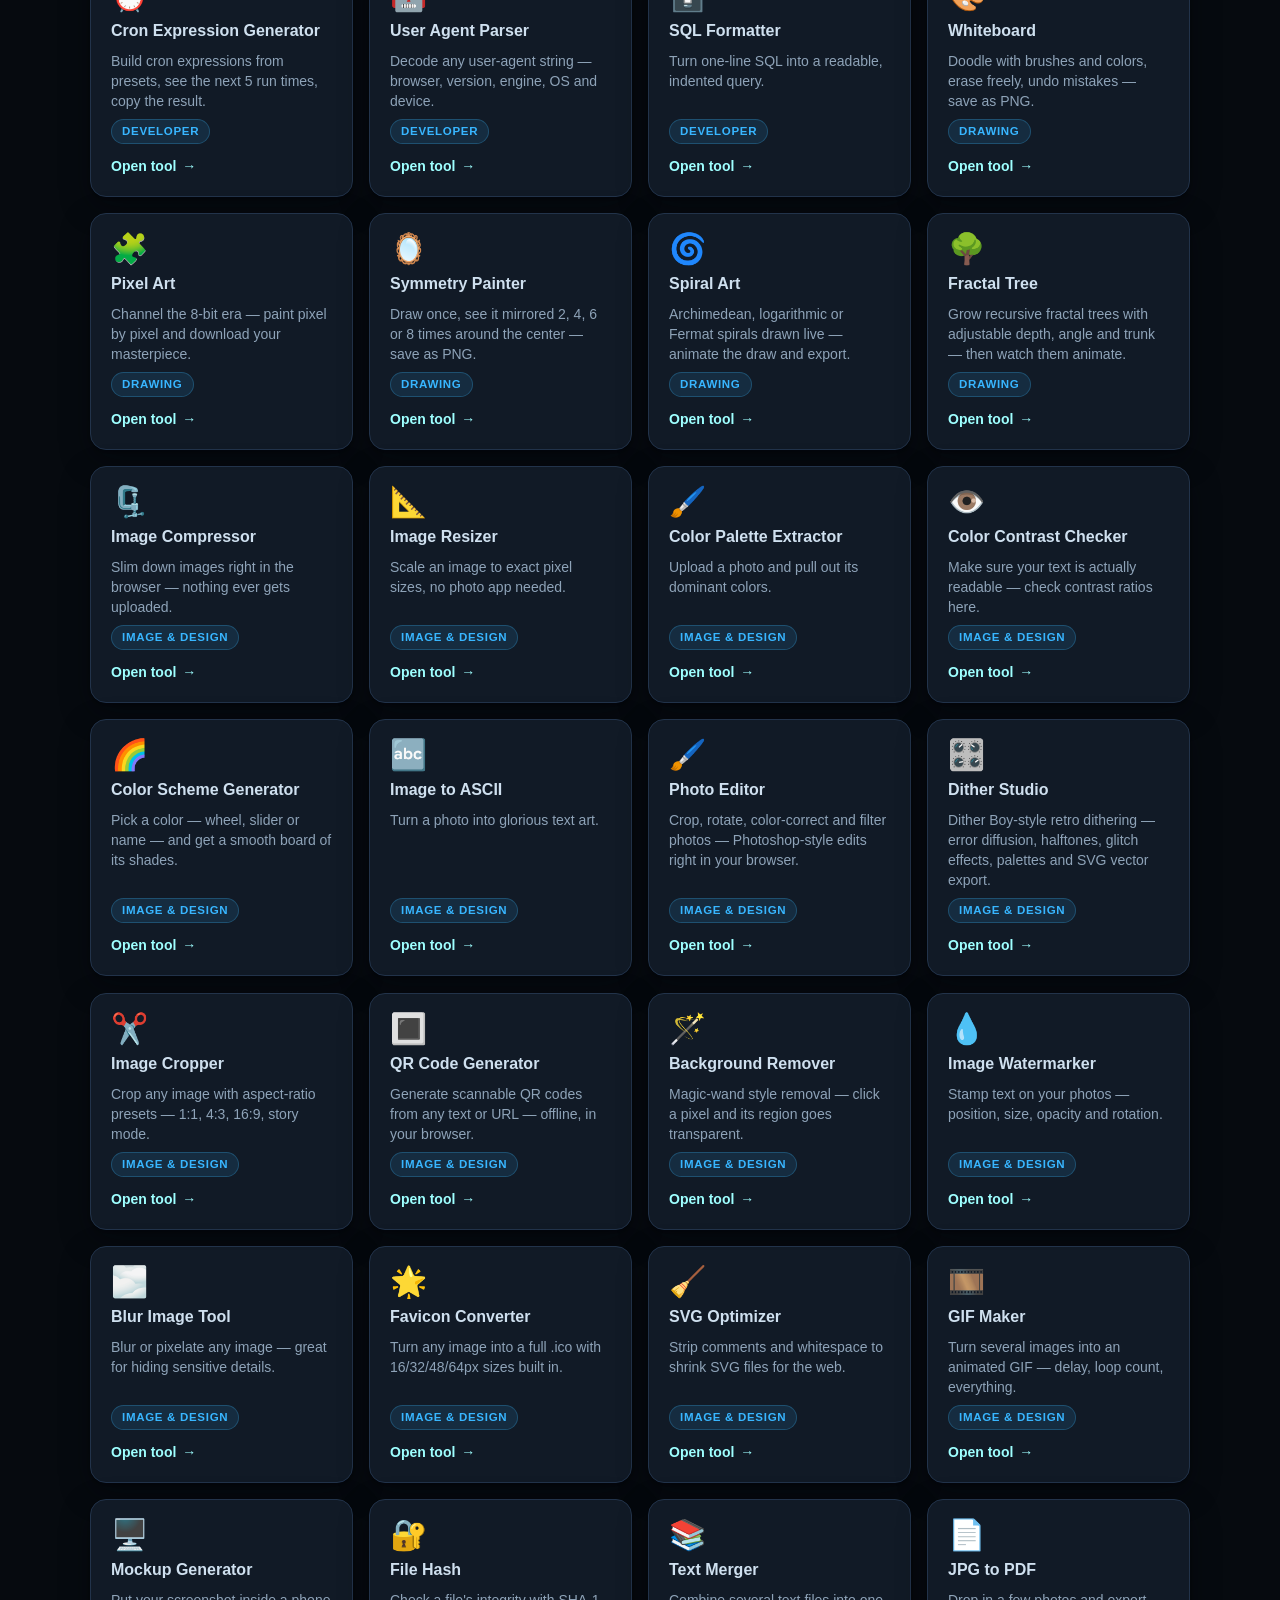
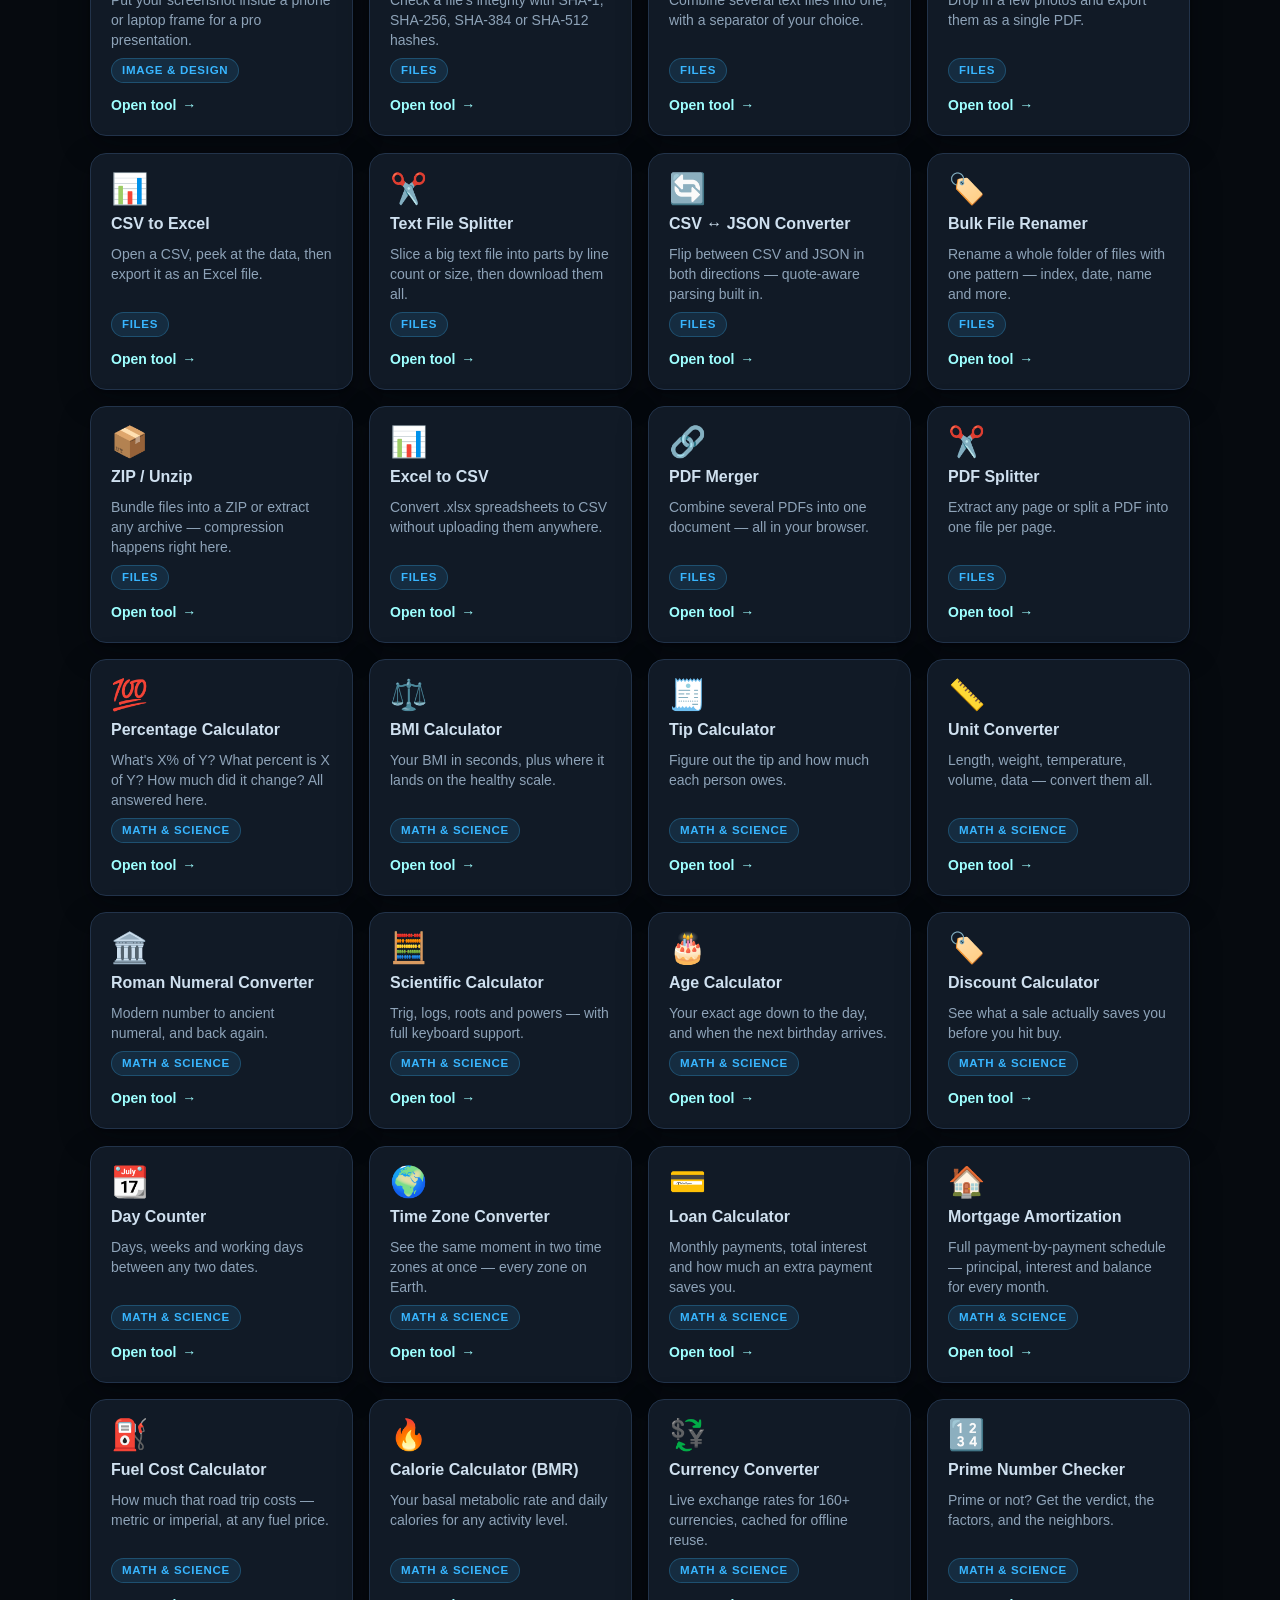
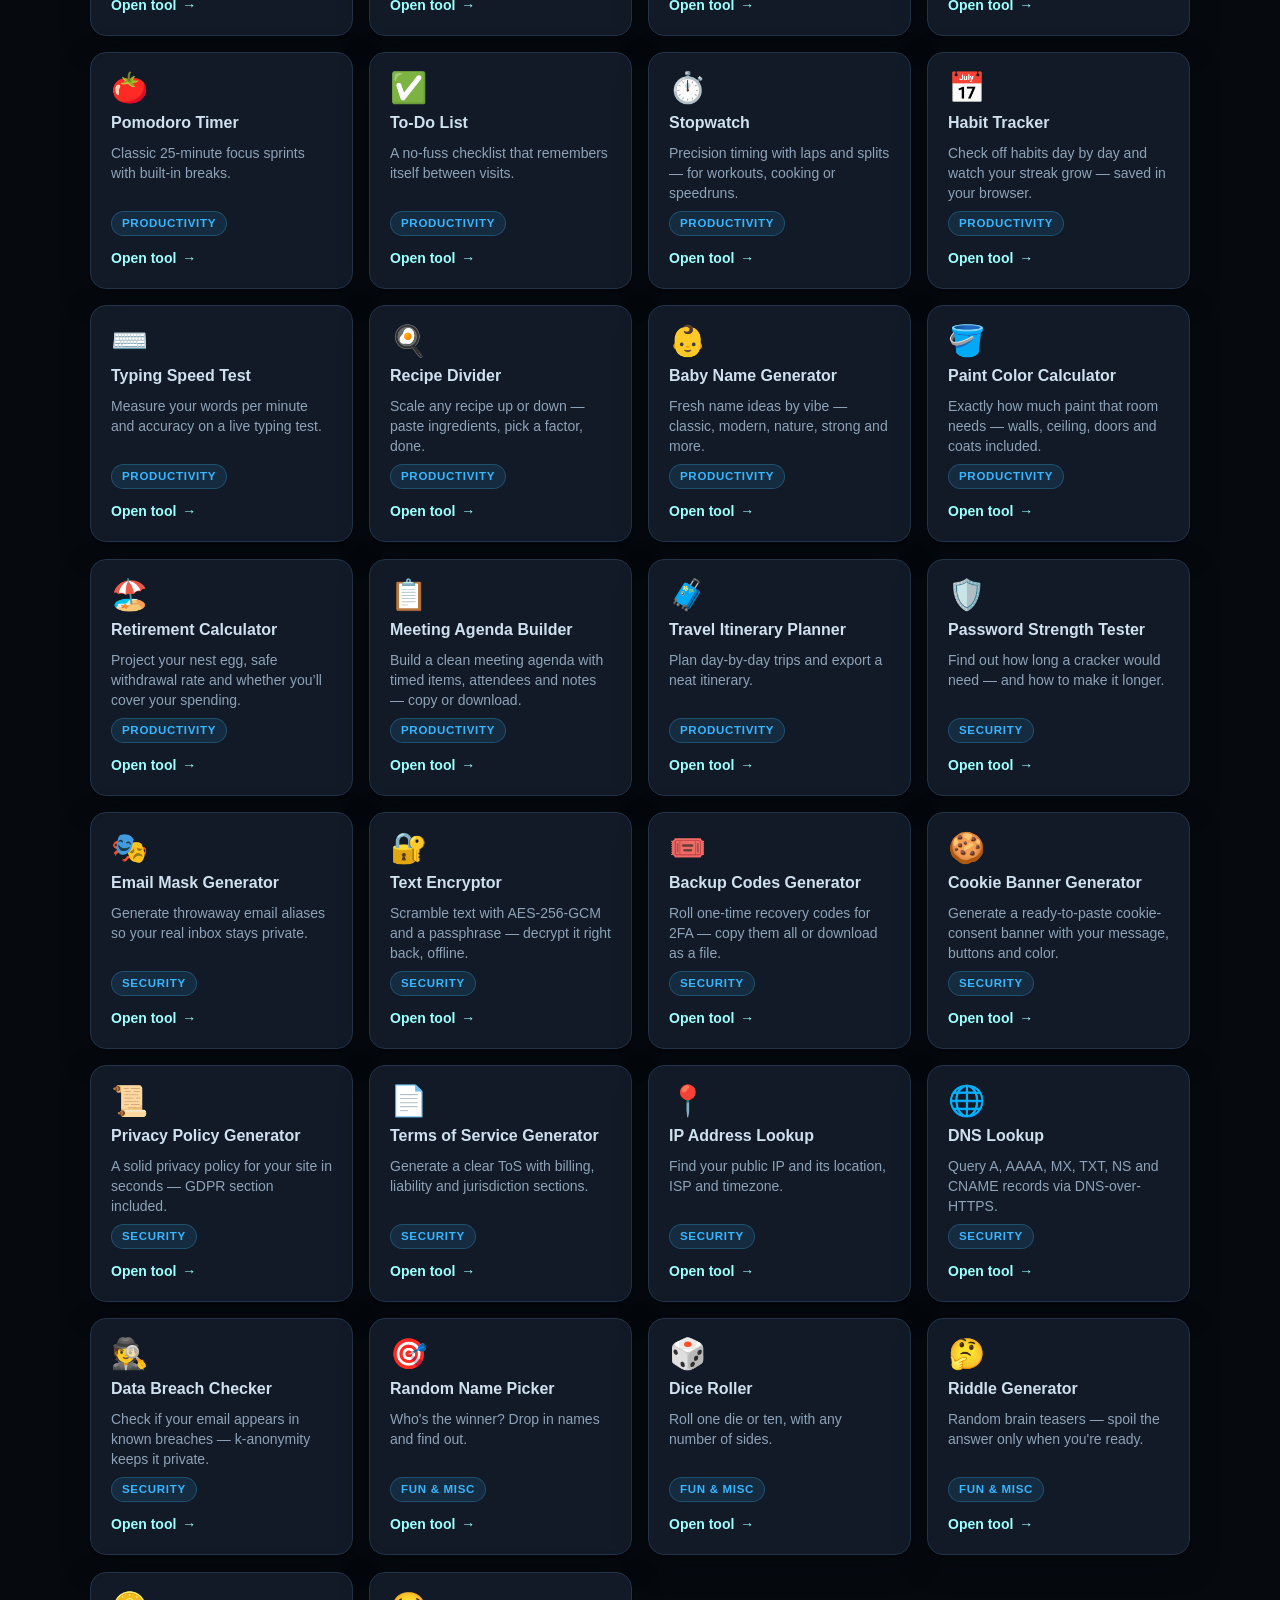
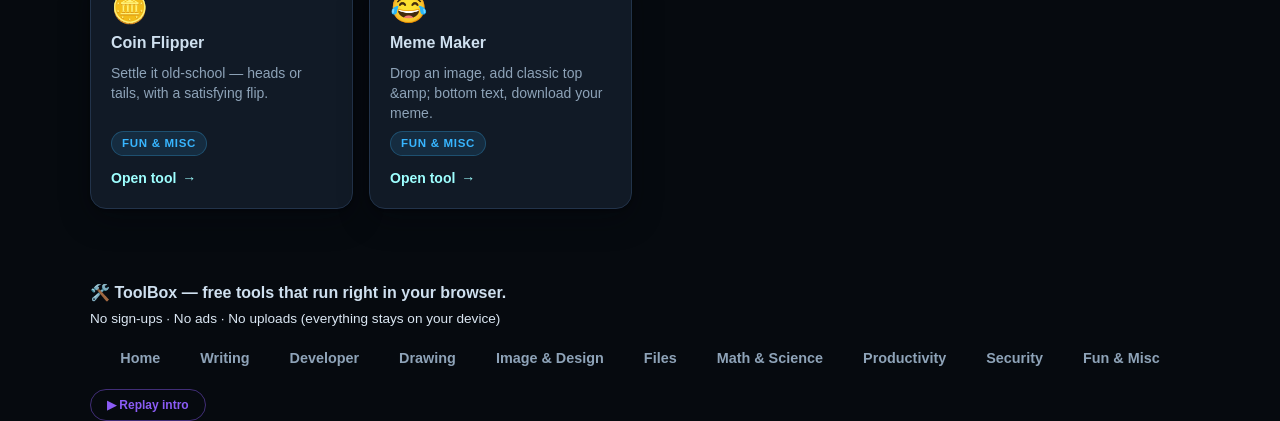
==== commit f0cea4d8: "Crank button sound volumes so hover and click are clearly audible Hover 0.45 -> 0.9, click 0.8 -> 1." ====
--- a/index.html
+++ b/index.html
@@ -70,7 +70,7 @@
   <header id="site-header" class="sticky top-0 z-50 border-b border-day-200/70 bg-day-50/80 backdrop-blur-md transition-colors duration-300 dark:border-night-600/60 dark:bg-night-950/80"></header>
   <main id="page" data-route="home"></main>
   <footer id="site-footer"></footer>
-  <script src="js/site.js?v=27"></script>
+  <script src="js/site.js?v=28"></script>
   <script>
     /* ===== intro playback ===== */
     (function () {
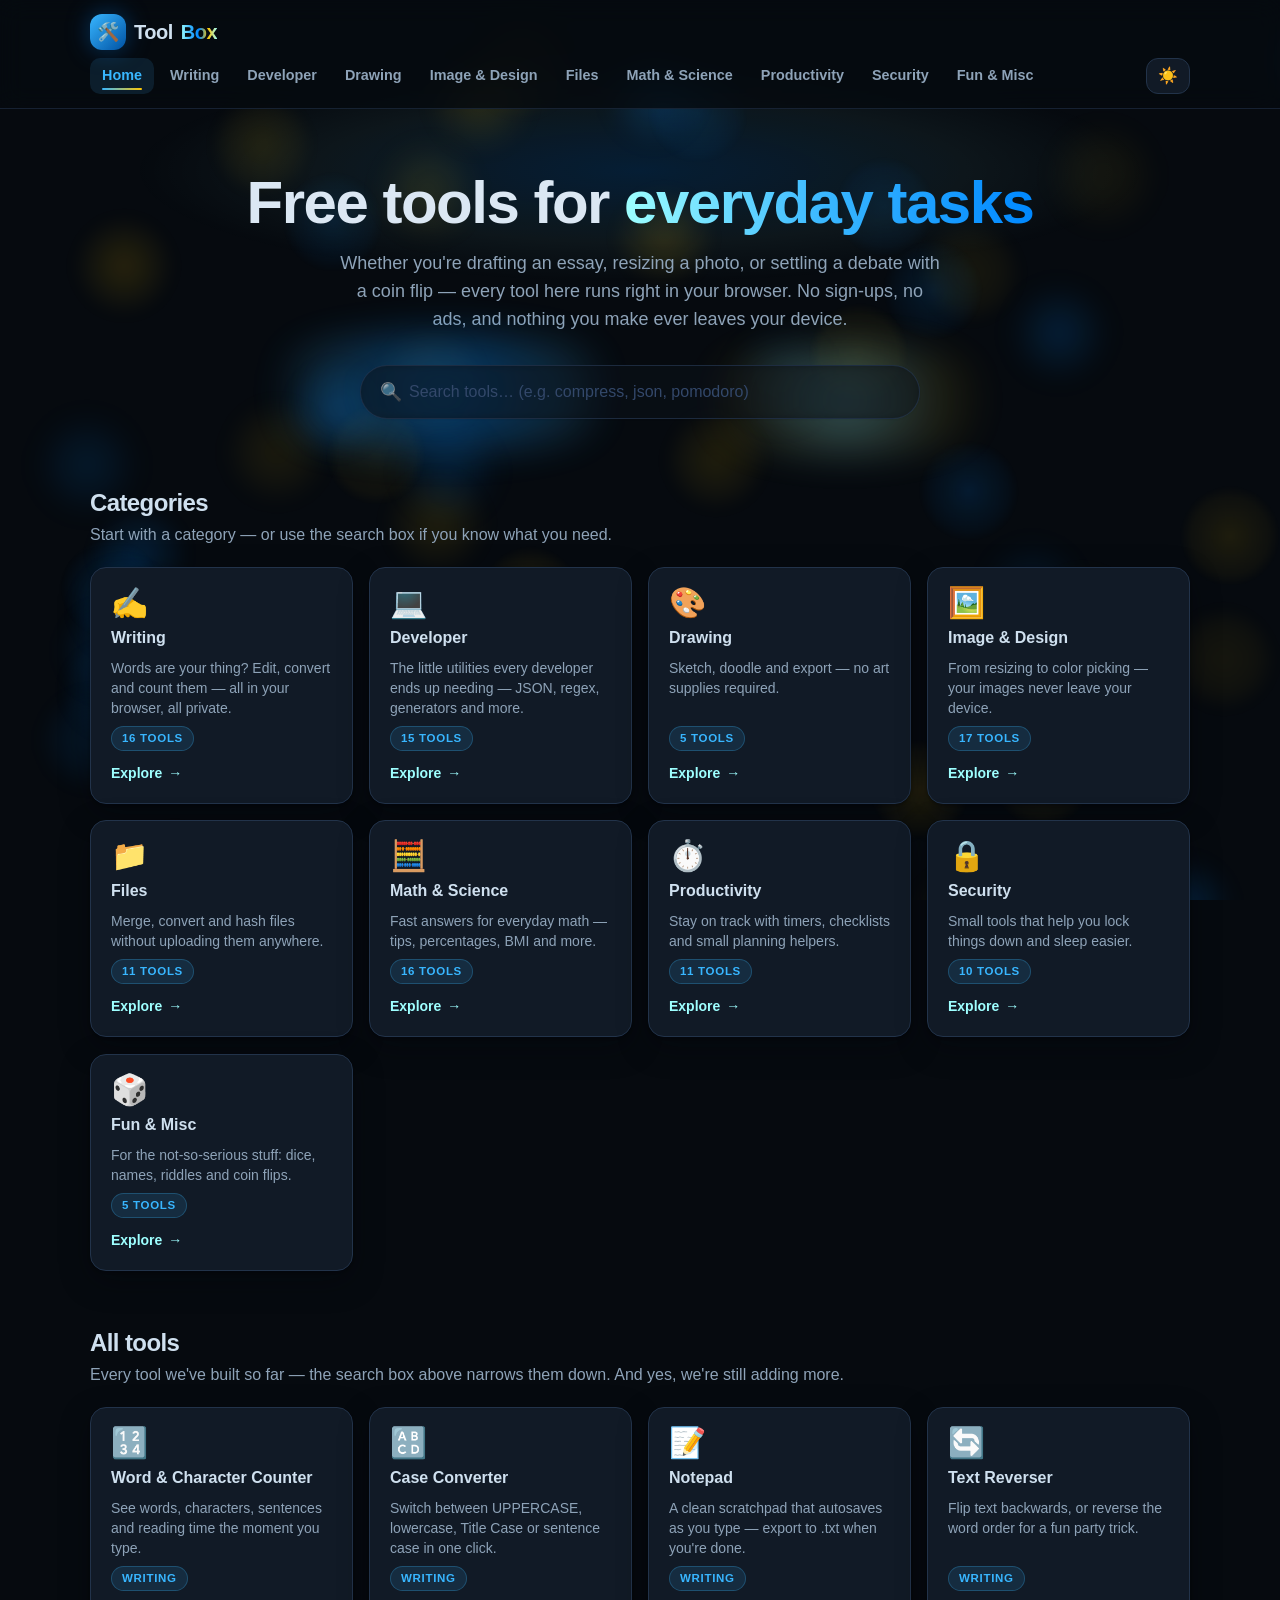
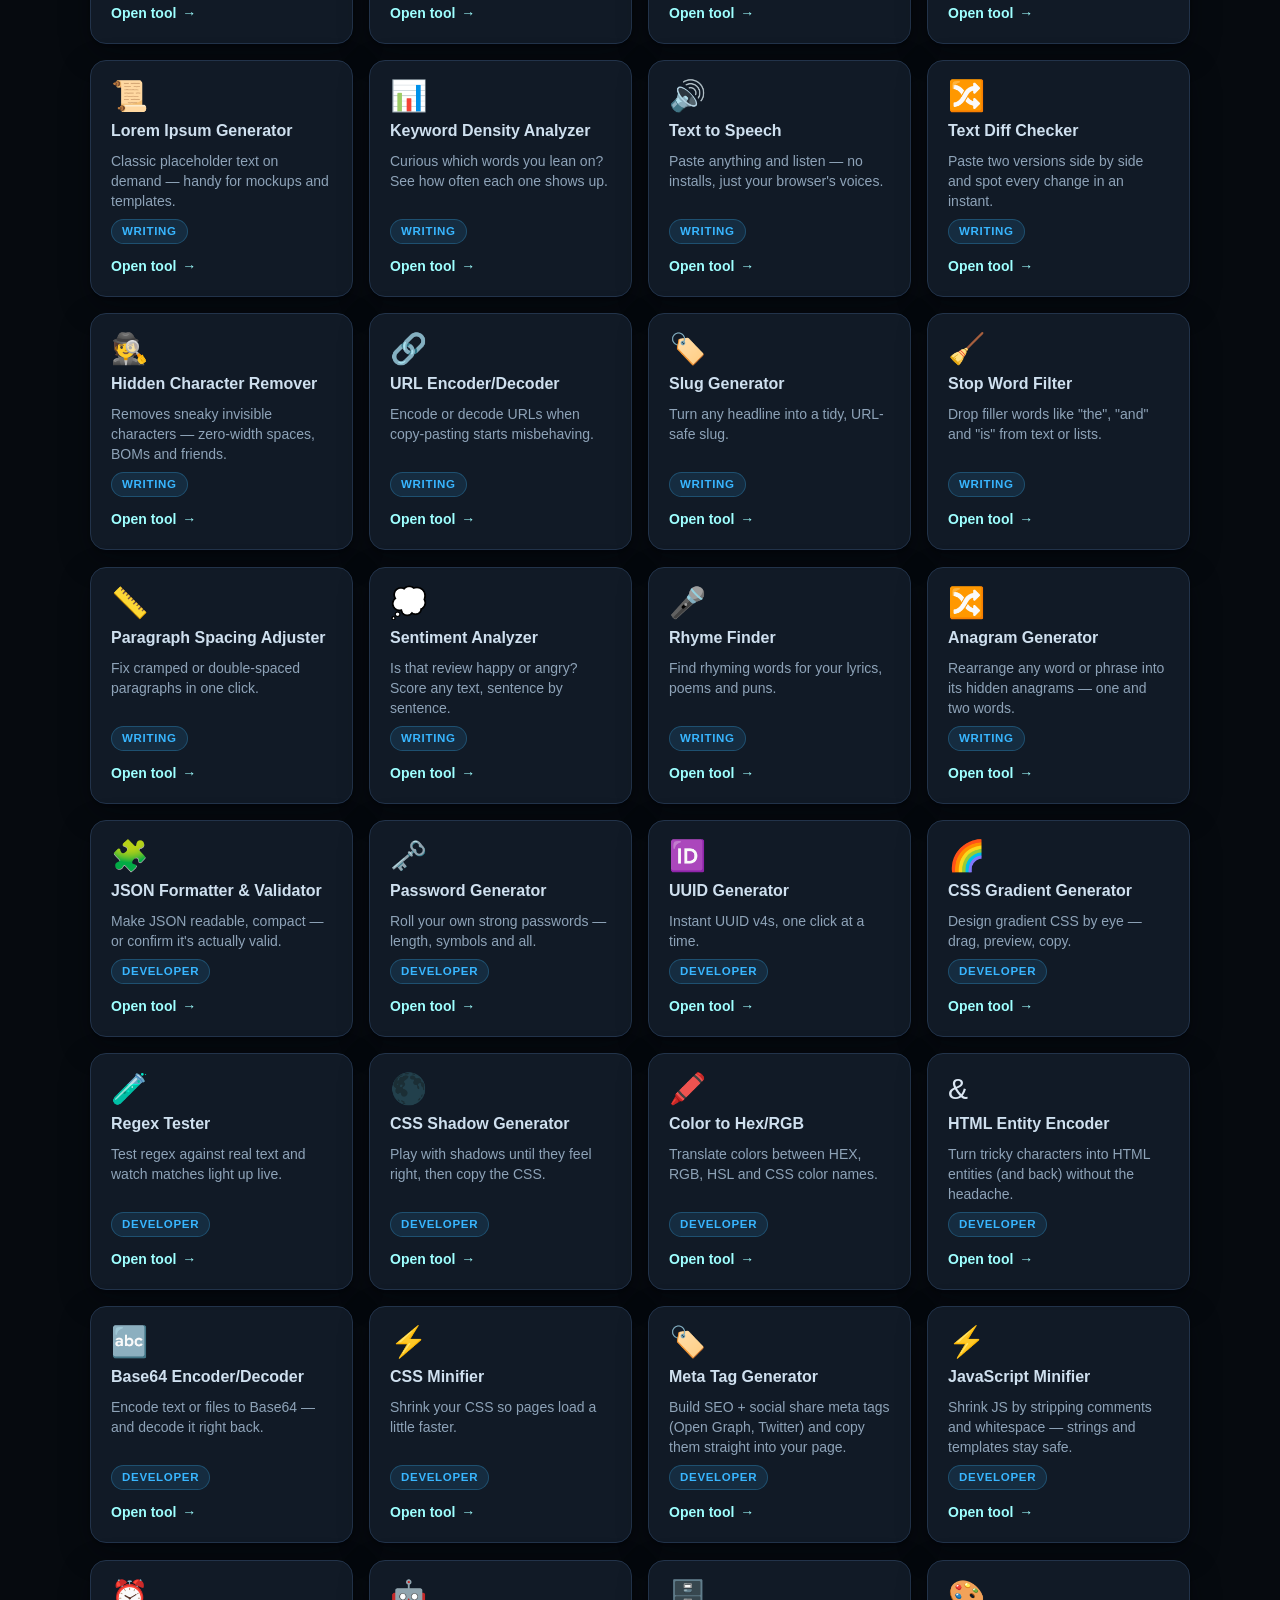
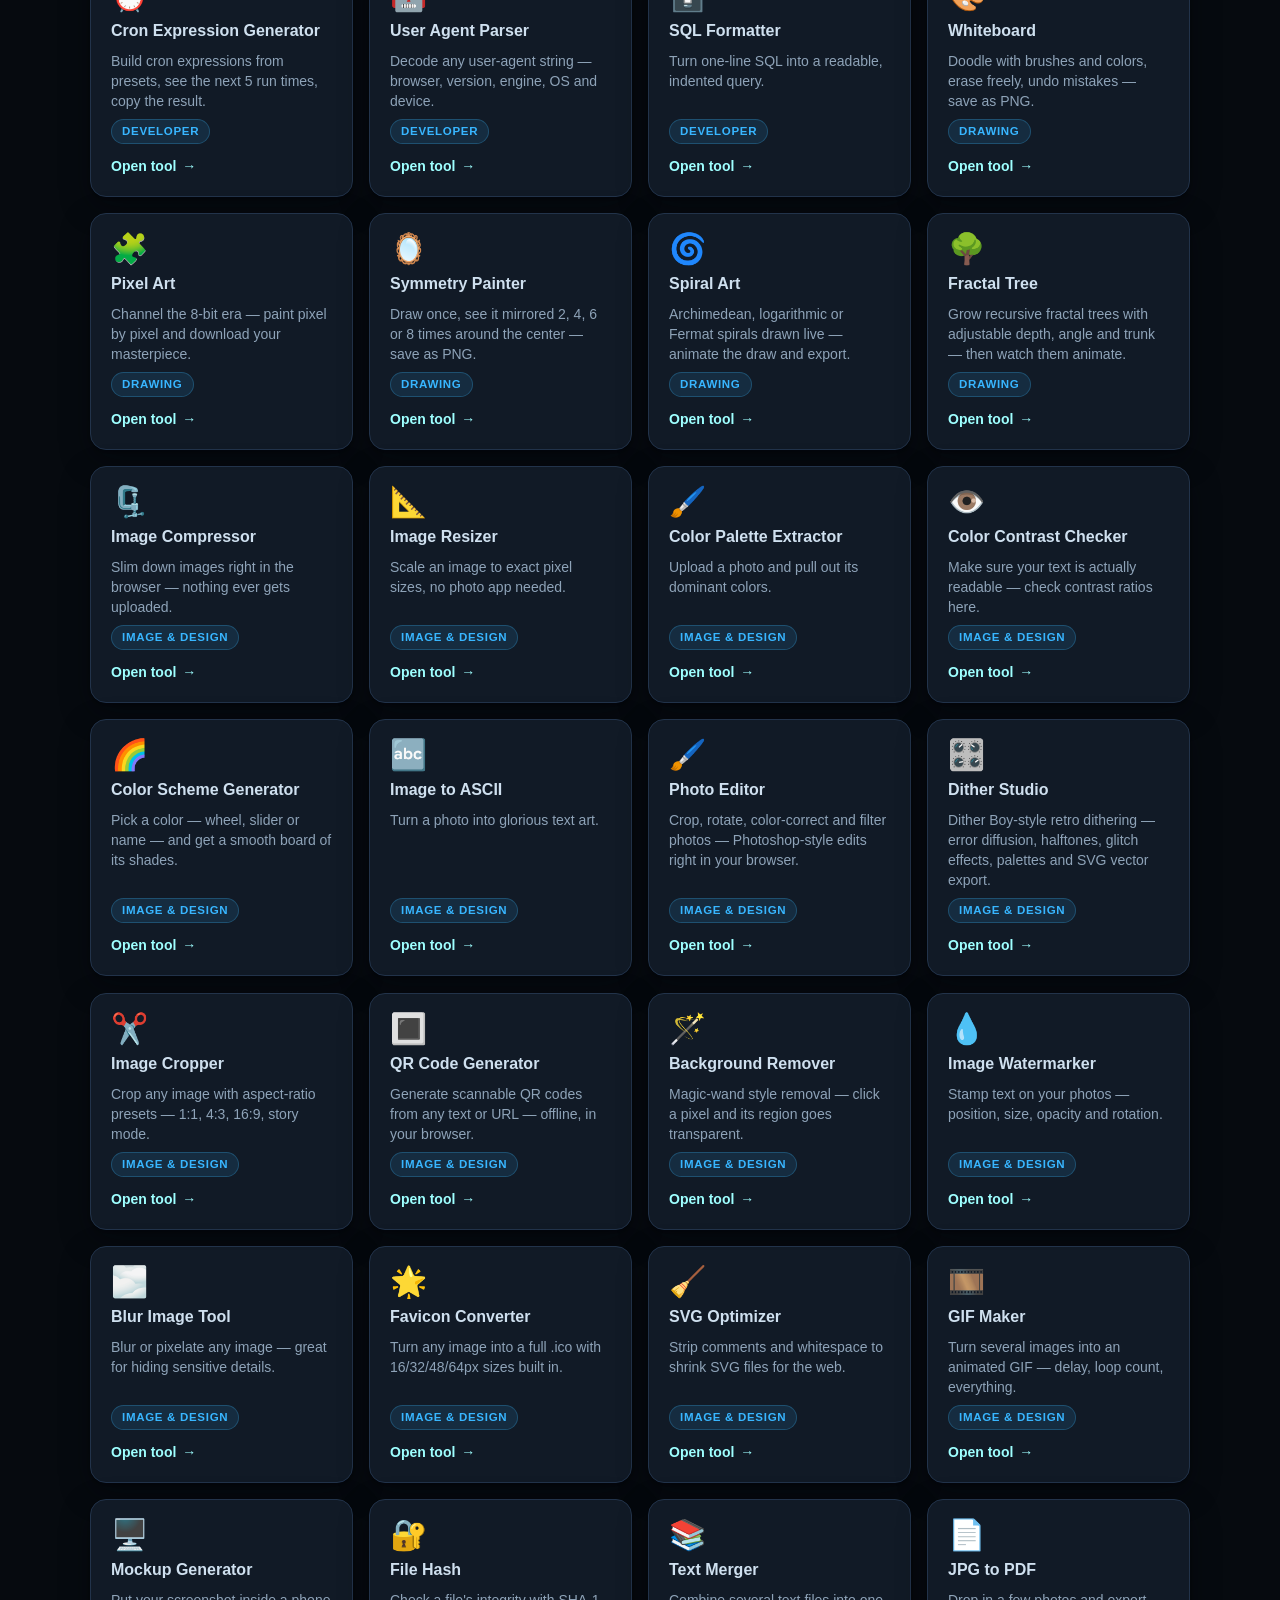
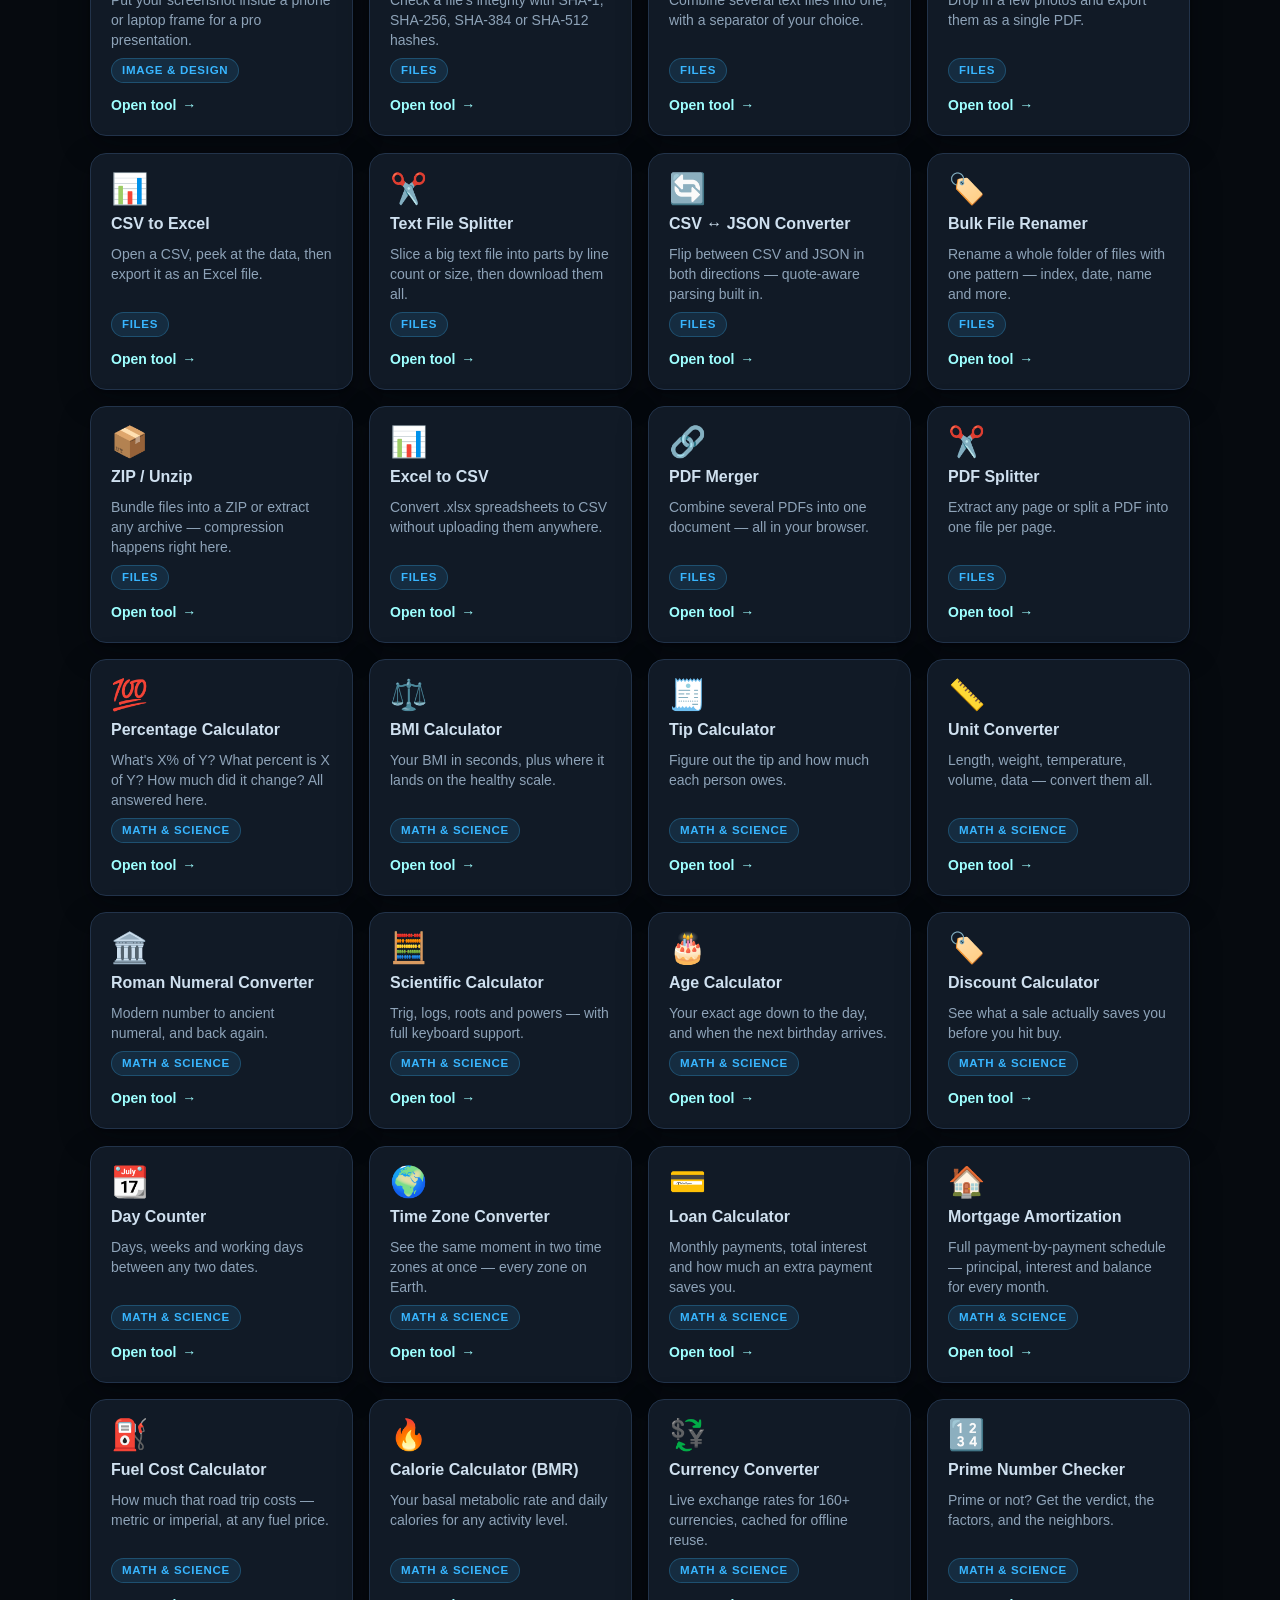
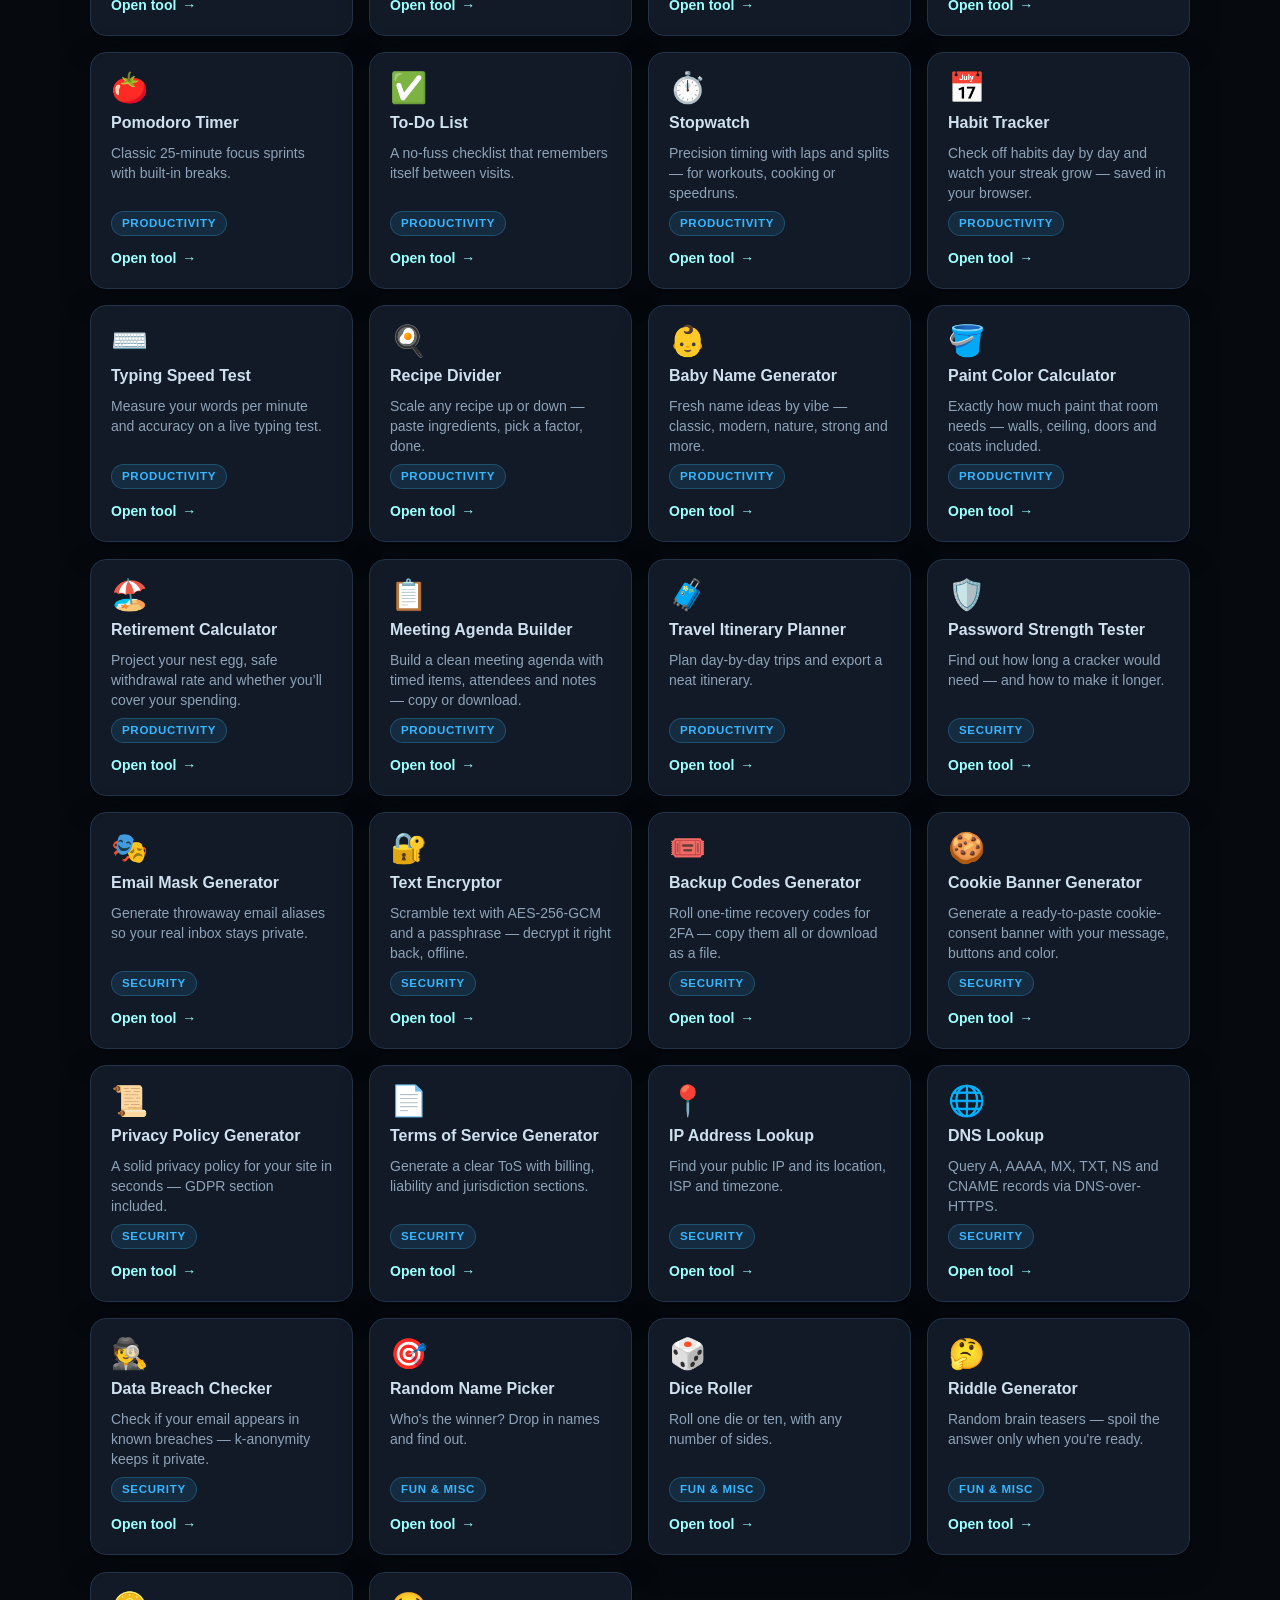
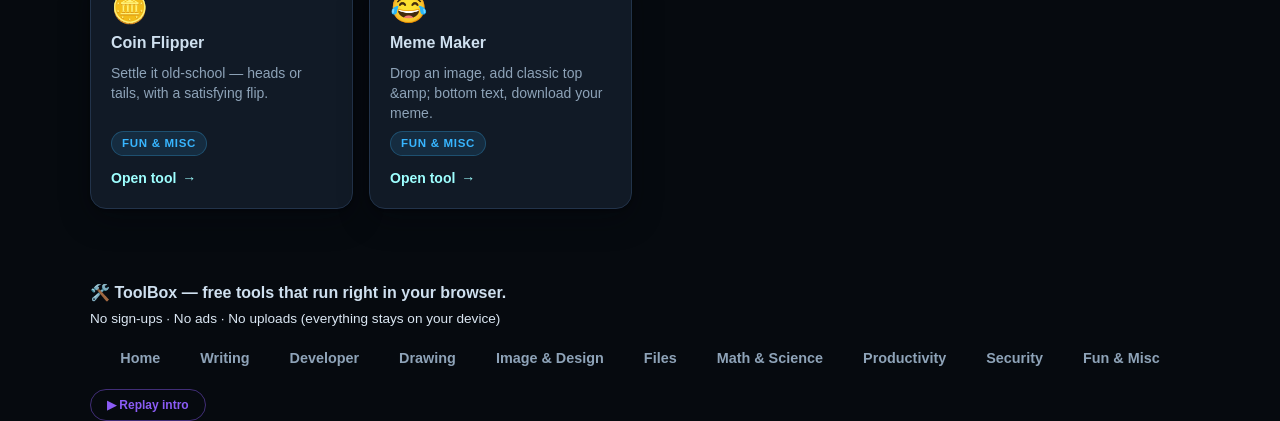
==== commit 1ddf2157: "Fix click sound getting cut off on navigation buttons Fire the click sound on pointerdown so presses" ====
--- a/index.html
+++ b/index.html
@@ -70,7 +70,7 @@
   <header id="site-header" class="sticky top-0 z-50 border-b border-day-200/70 bg-day-50/80 backdrop-blur-md transition-colors duration-300 dark:border-night-600/60 dark:bg-night-950/80"></header>
   <main id="page" data-route="home"></main>
   <footer id="site-footer"></footer>
-  <script src="js/site.js?v=28"></script>
+  <script src="js/site.js?v=29"></script>
   <script>
     /* ===== intro playback ===== */
     (function () {
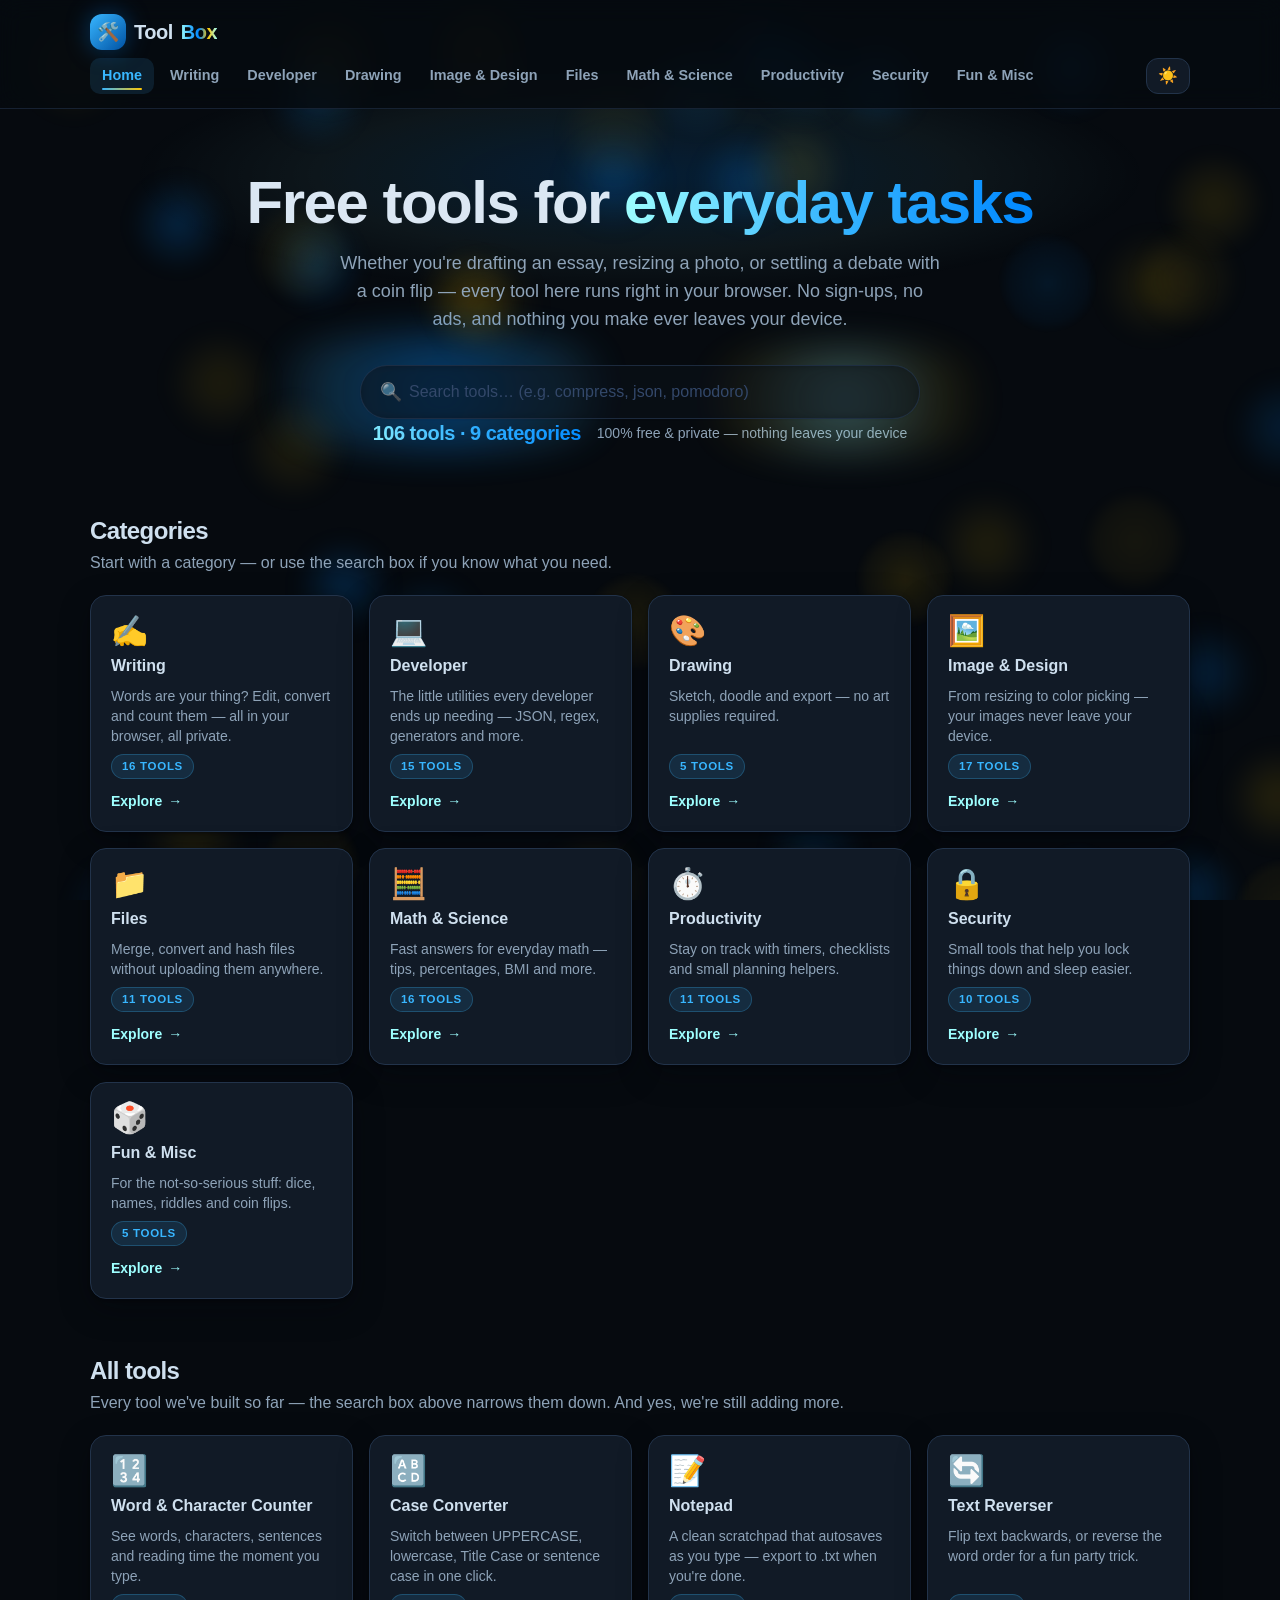
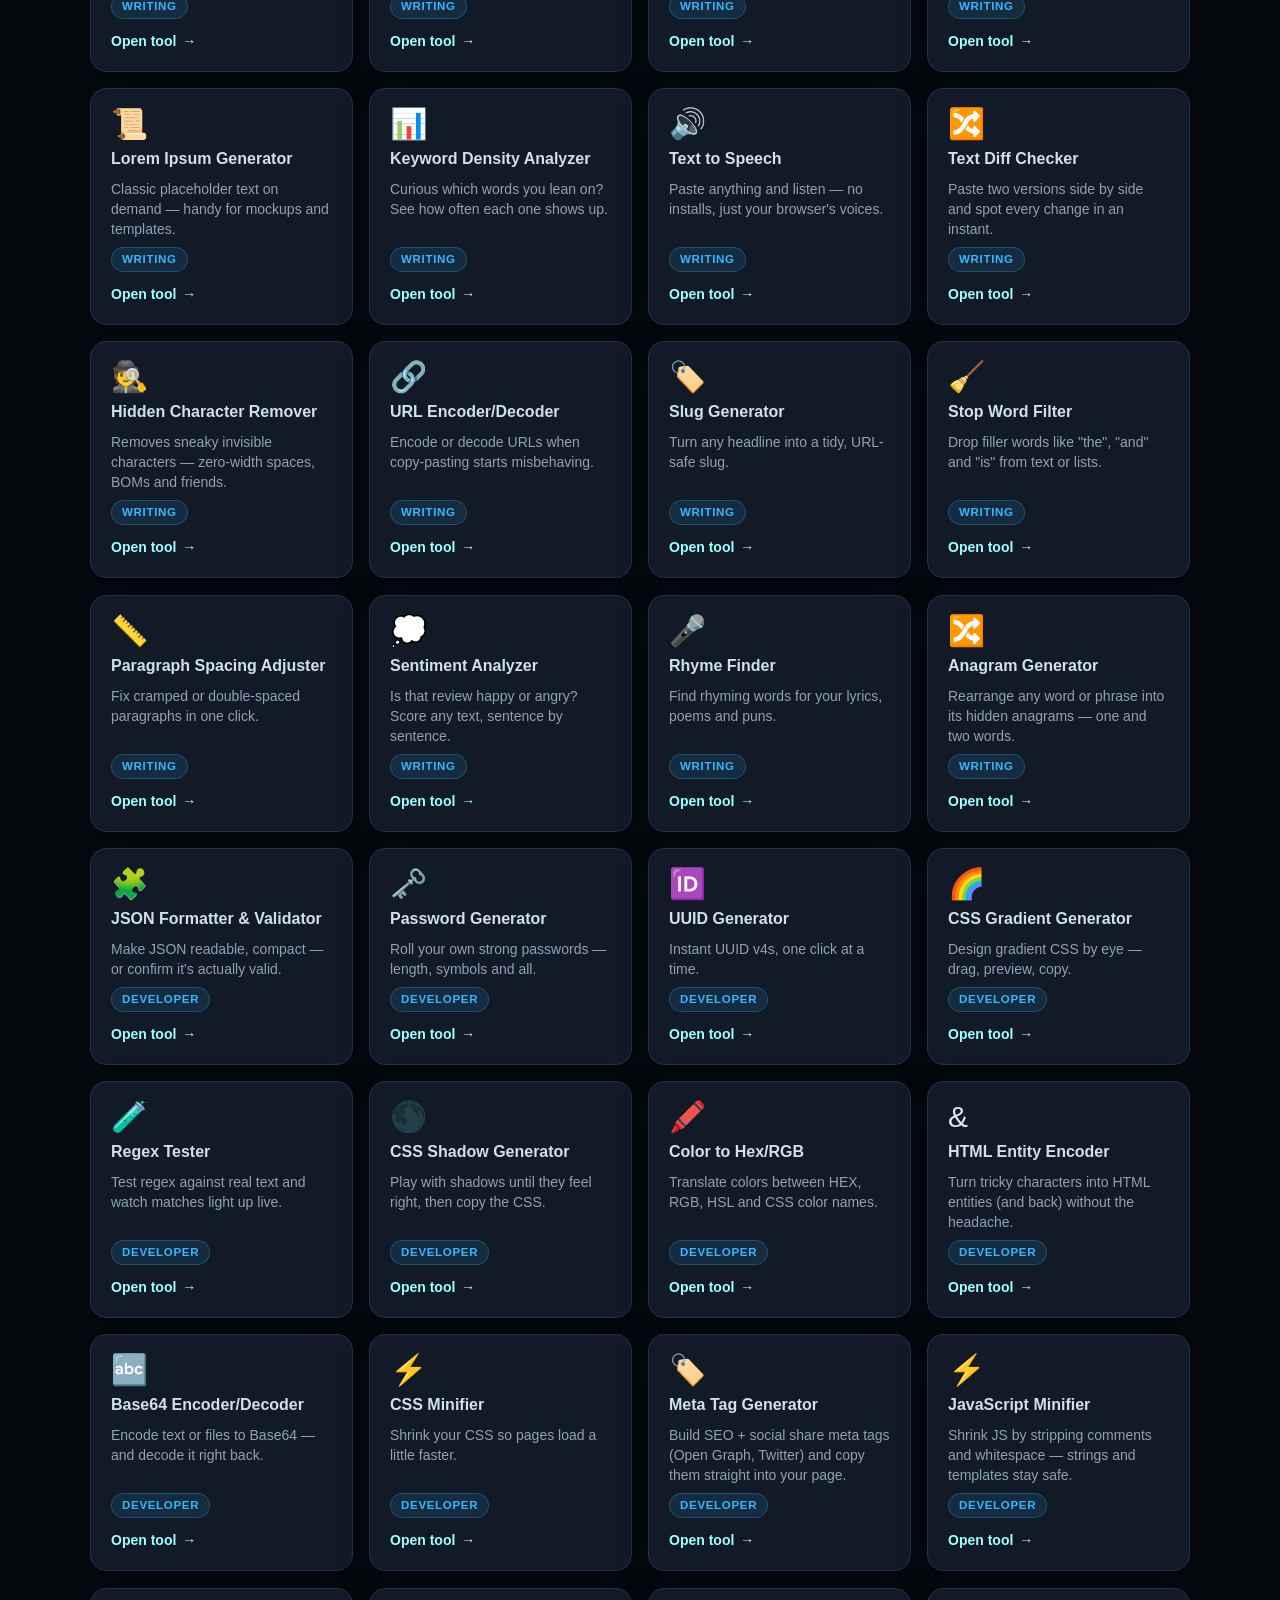
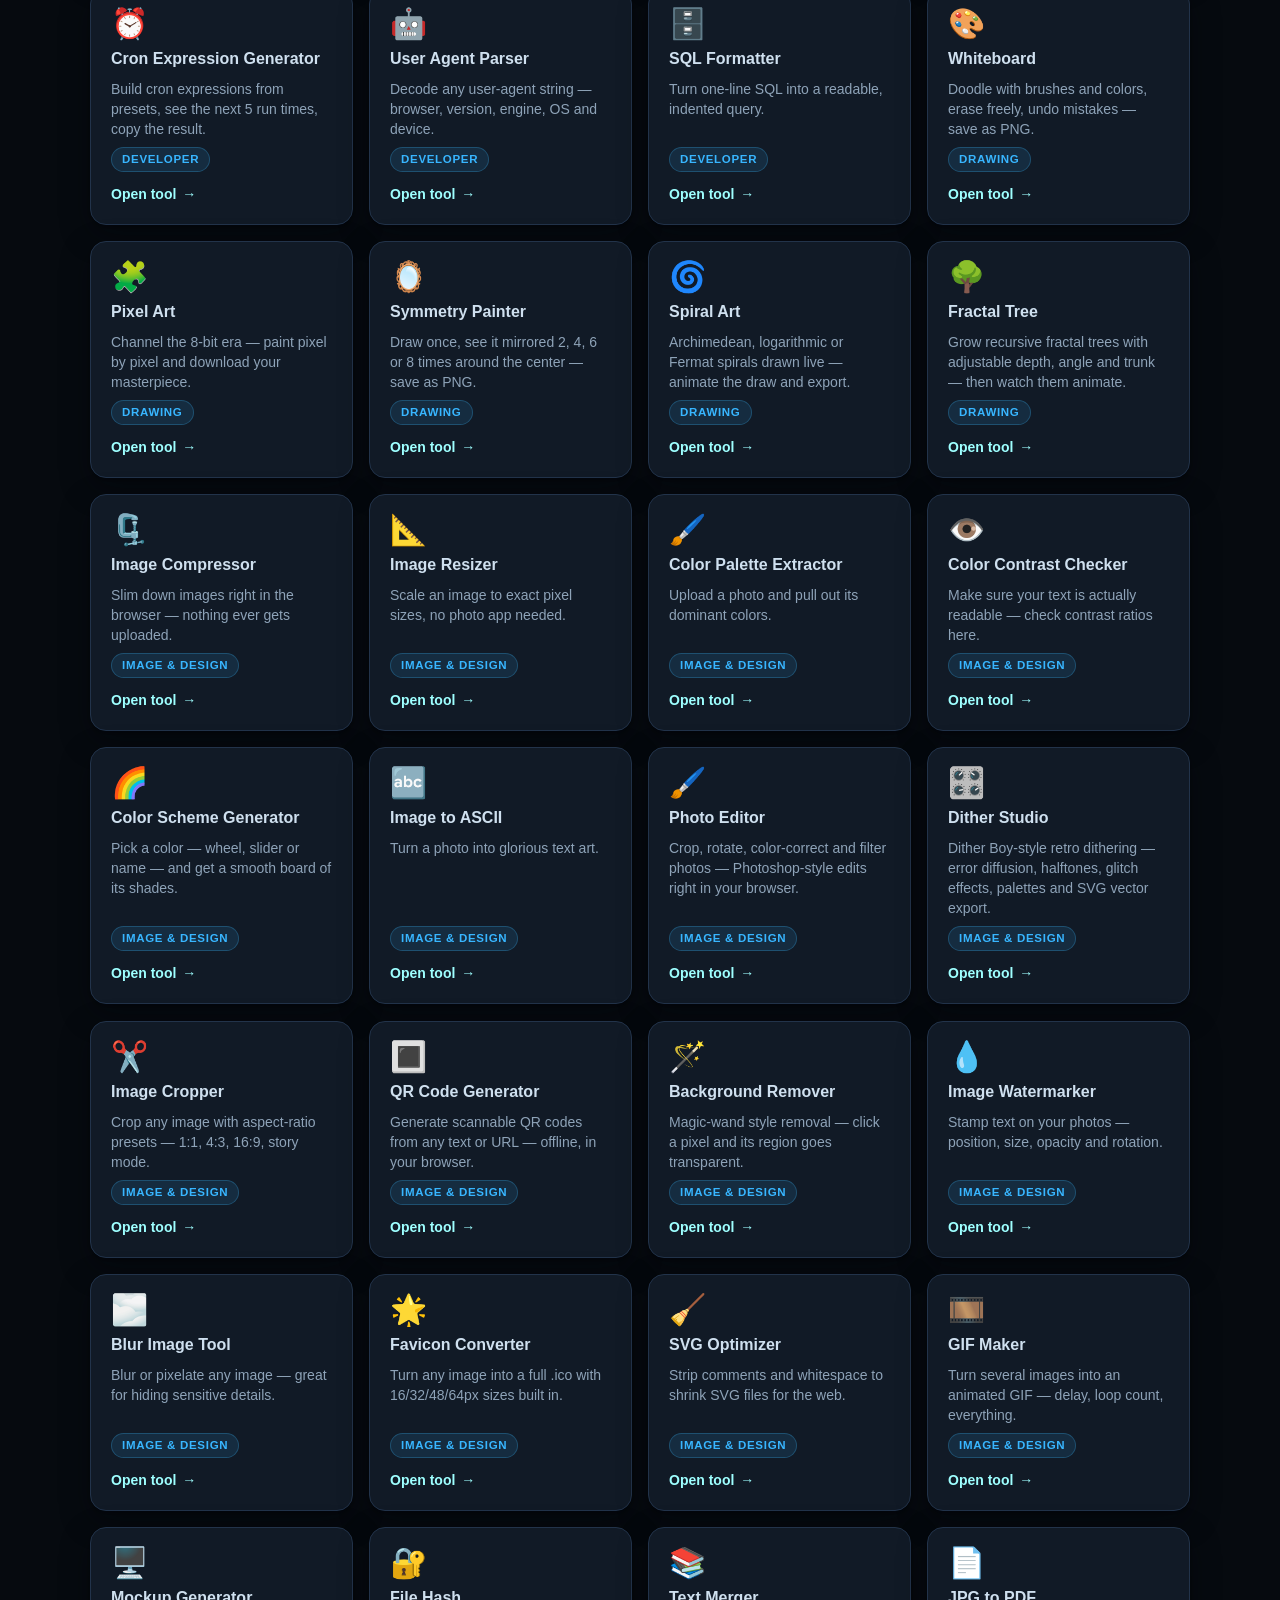
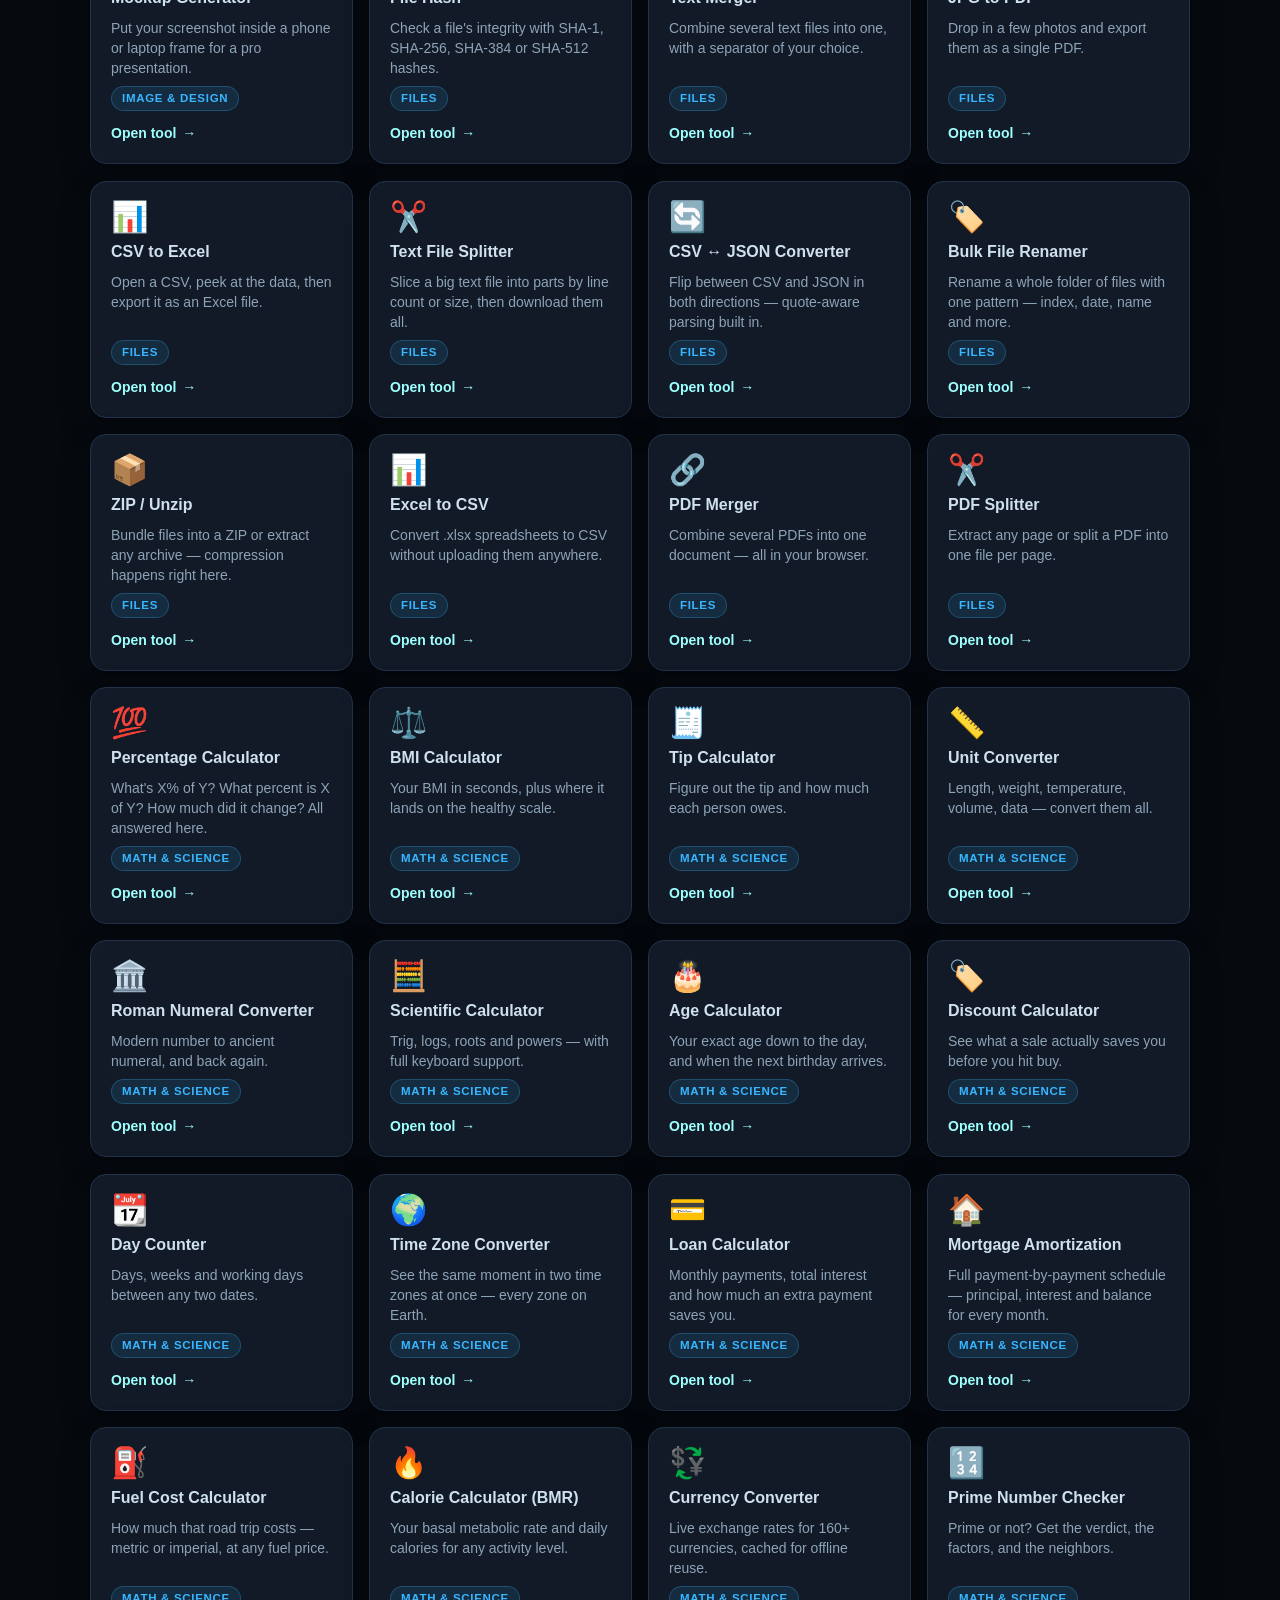
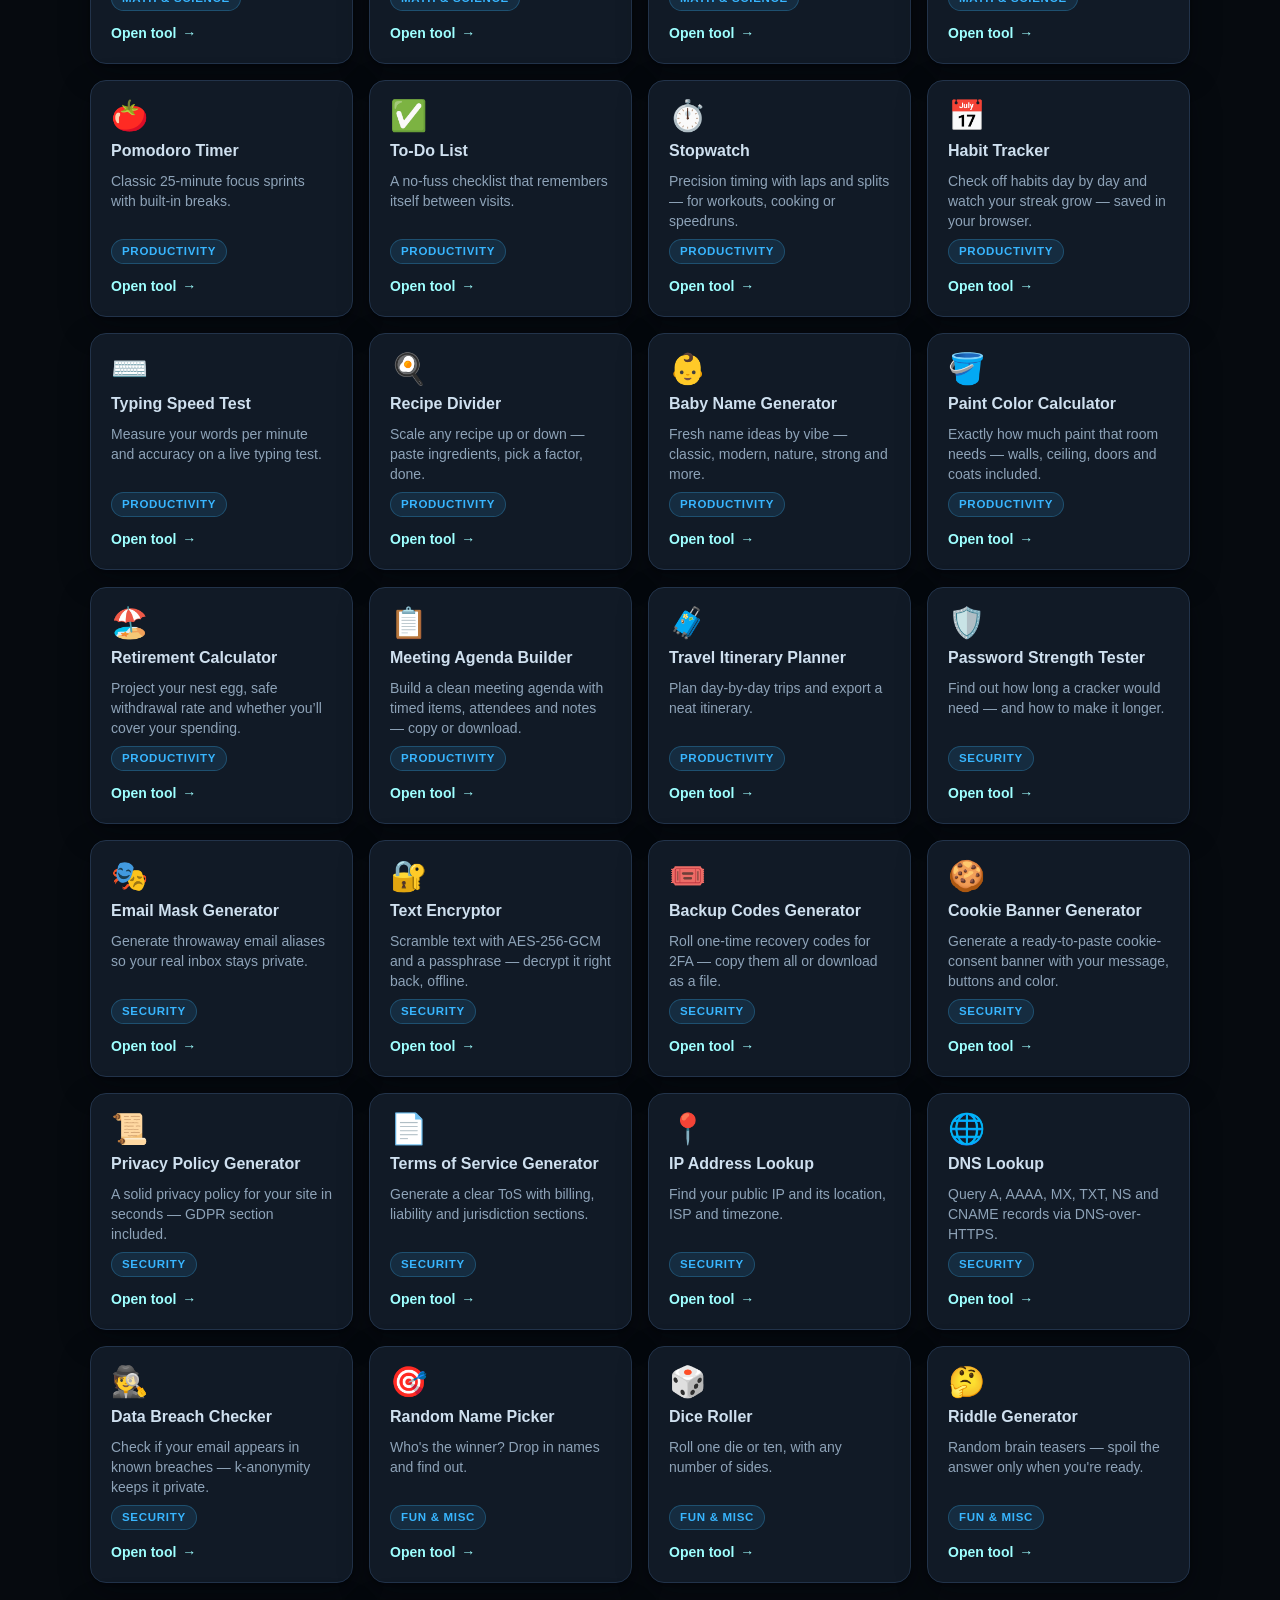
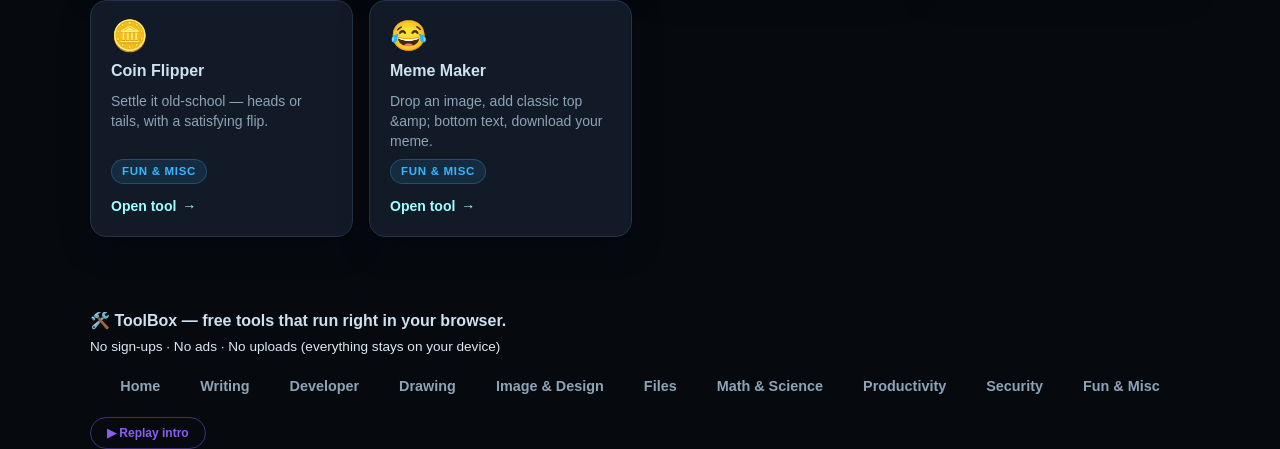
==== commit 11dc2300: "Add live tool counter under the search bar in headline gradient style The counter is computed from t" ====
--- a/index.html
+++ b/index.html
@@ -6,7 +6,7 @@
   <title>ToolBox · Free online tools for drawing, writing, files & more</title>
   <meta name="description" content="A growing collection of free tools that run right in your browser. No sign-ups, no ads, no uploads — everything stays on your device.">
   <link rel="icon" href="data:image/svg+xml,%3Csvg xmlns='http://www.w3.org/2000/svg' viewBox='0 0 100 100'%3E%3Ctext y='.9em' font-size='90'%3E🛠️%3C/text%3E%3C/svg%3E">
-  <link rel="stylesheet" href="css/style.css?v=14">
+  <link rel="stylesheet" href="css/style.css?v=15">
   <link rel="stylesheet" href="css/tailwind.css?v=1">
   <style>
     /* ===== intro overlay ===== */
@@ -70,7 +70,7 @@
   <header id="site-header" class="sticky top-0 z-50 border-b border-day-200/70 bg-day-50/80 backdrop-blur-md transition-colors duration-300 dark:border-night-600/60 dark:bg-night-950/80"></header>
   <main id="page" data-route="home"></main>
   <footer id="site-footer"></footer>
-  <script src="js/site.js?v=29"></script>
+  <script src="js/site.js?v=31"></script>
   <script>
     /* ===== intro playback ===== */
     (function () {
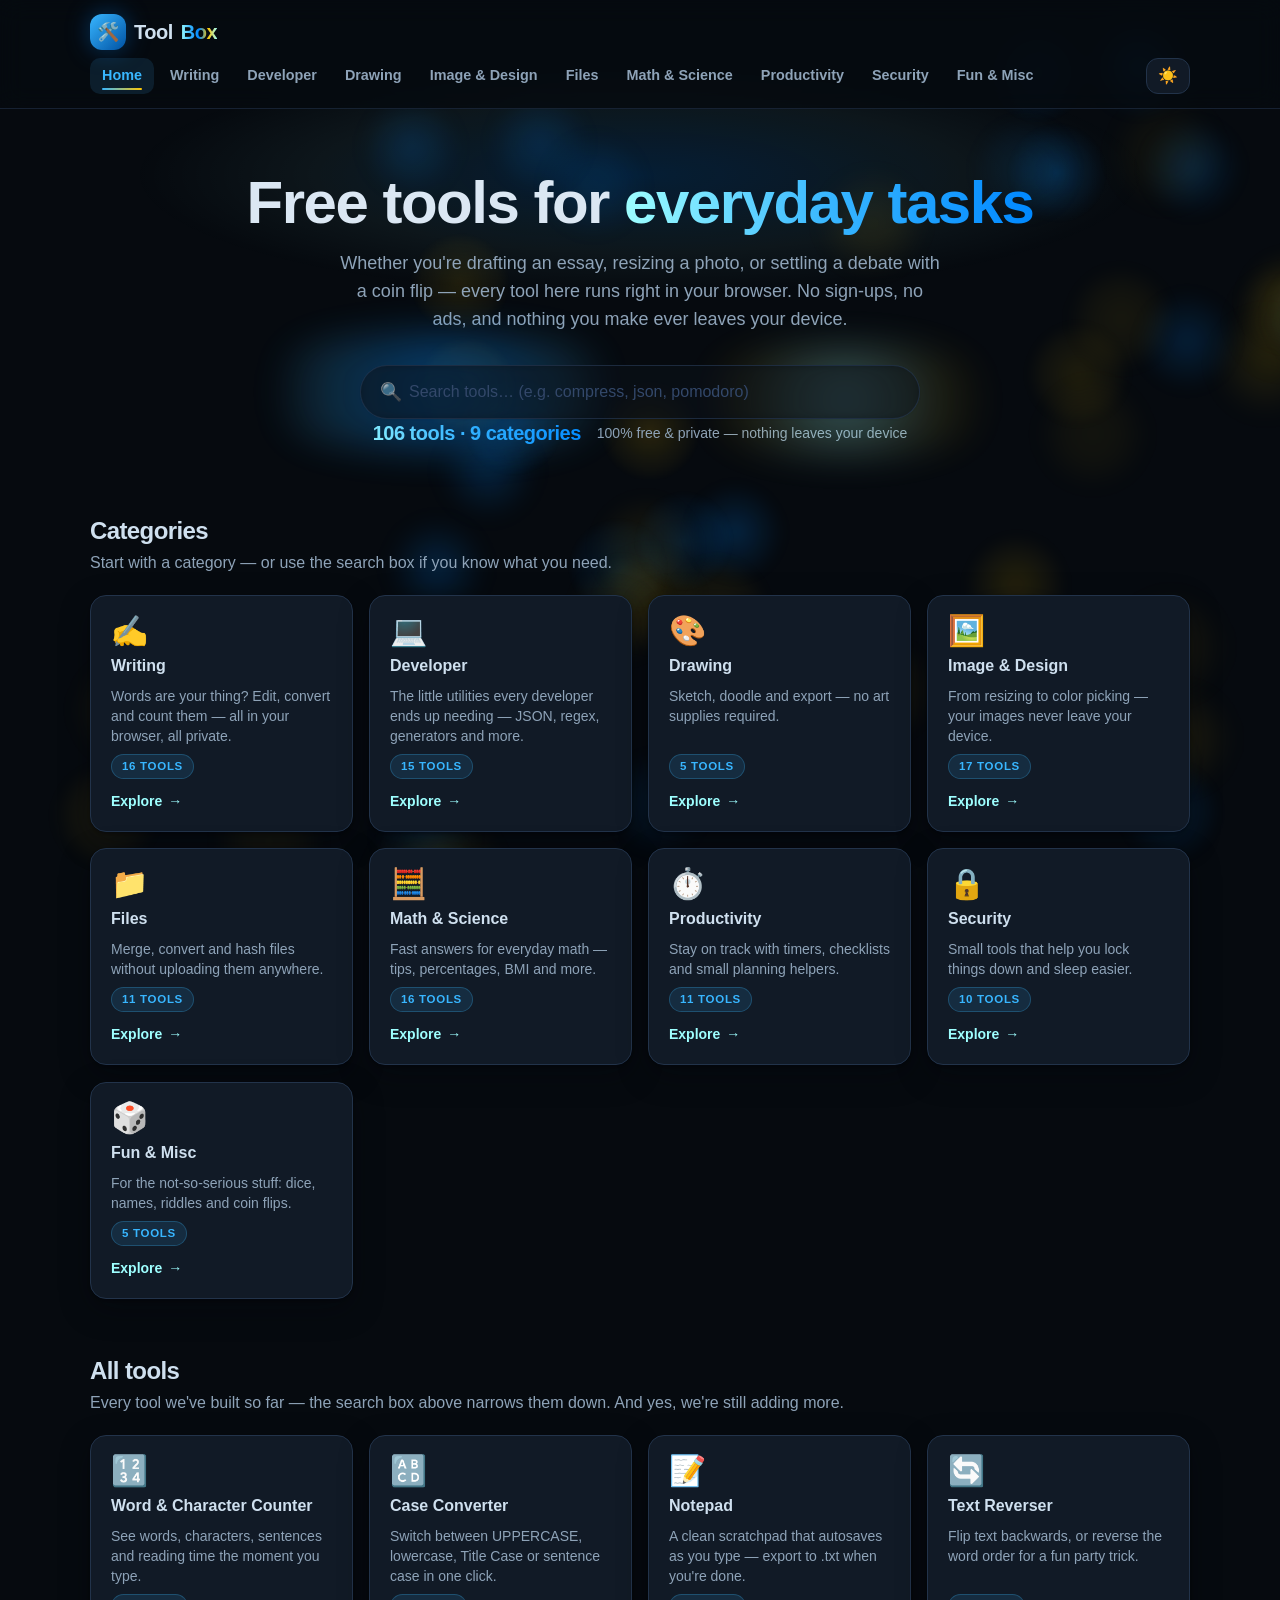
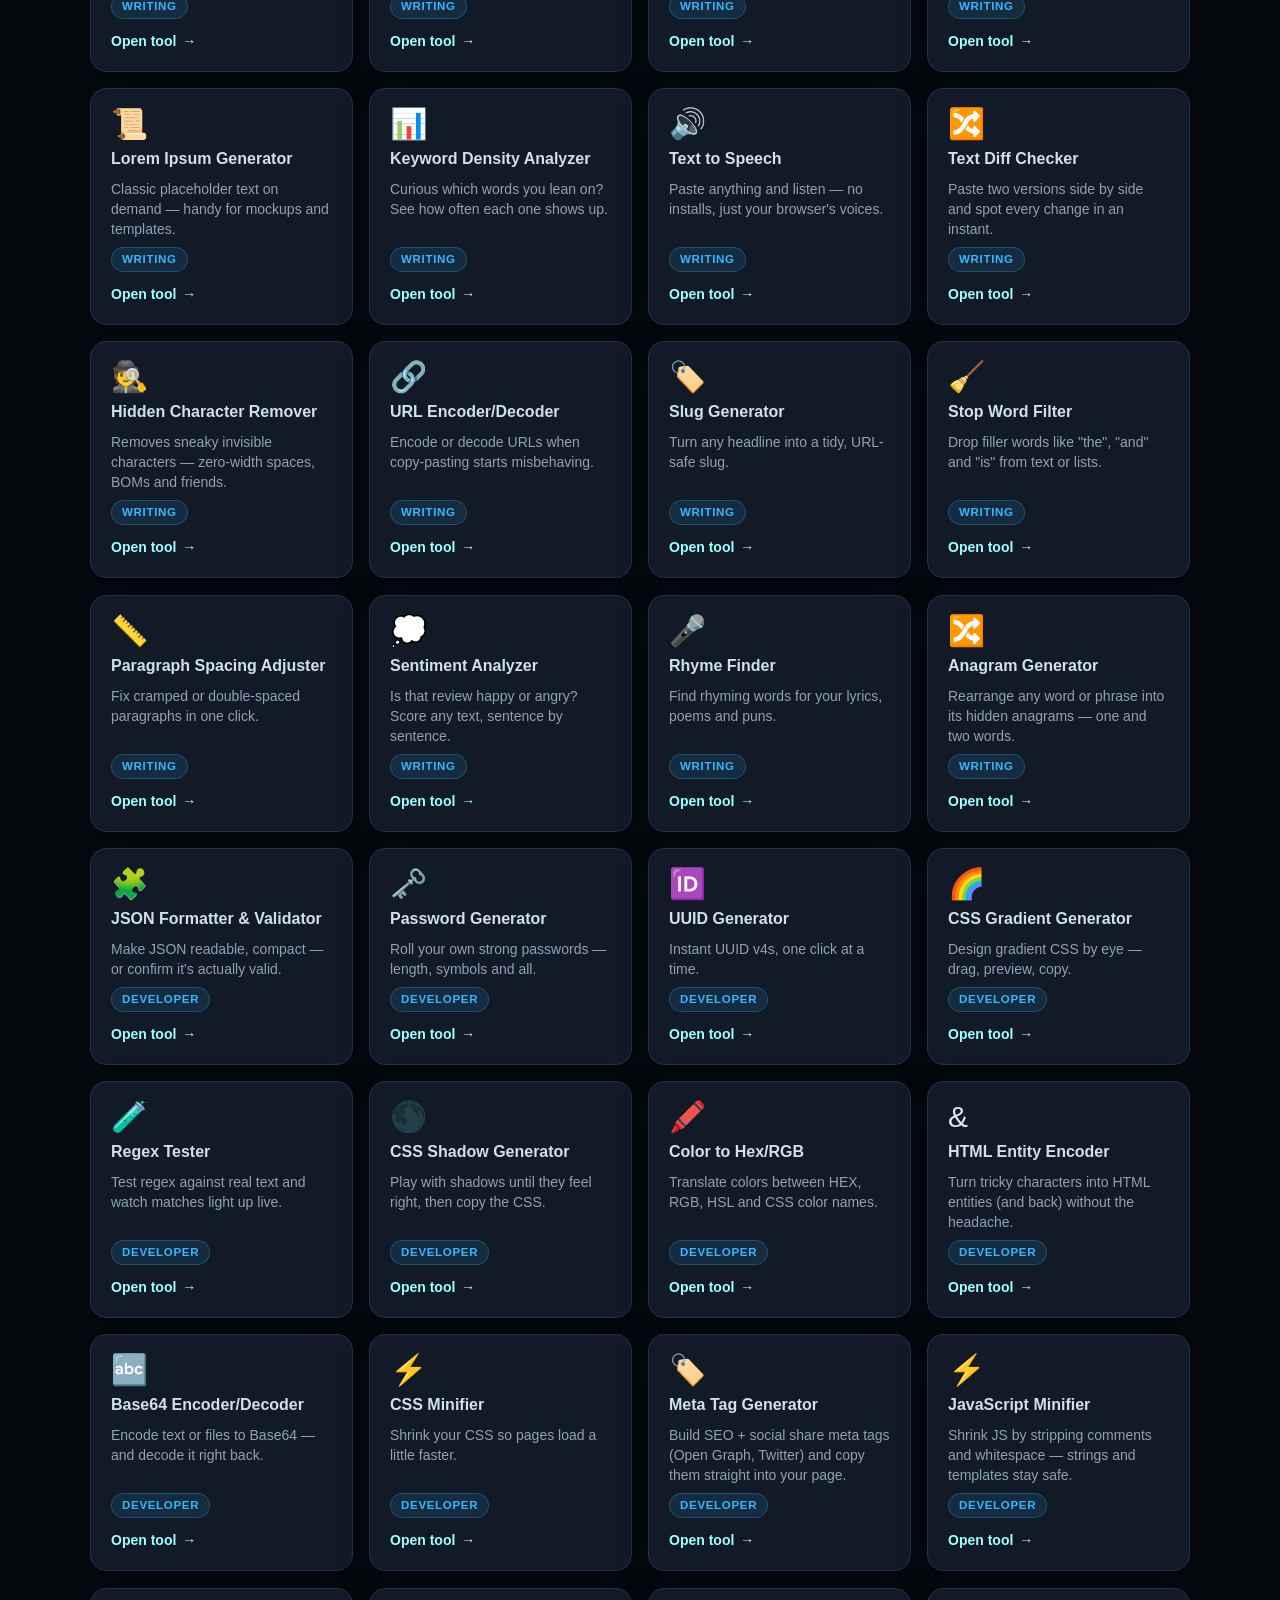
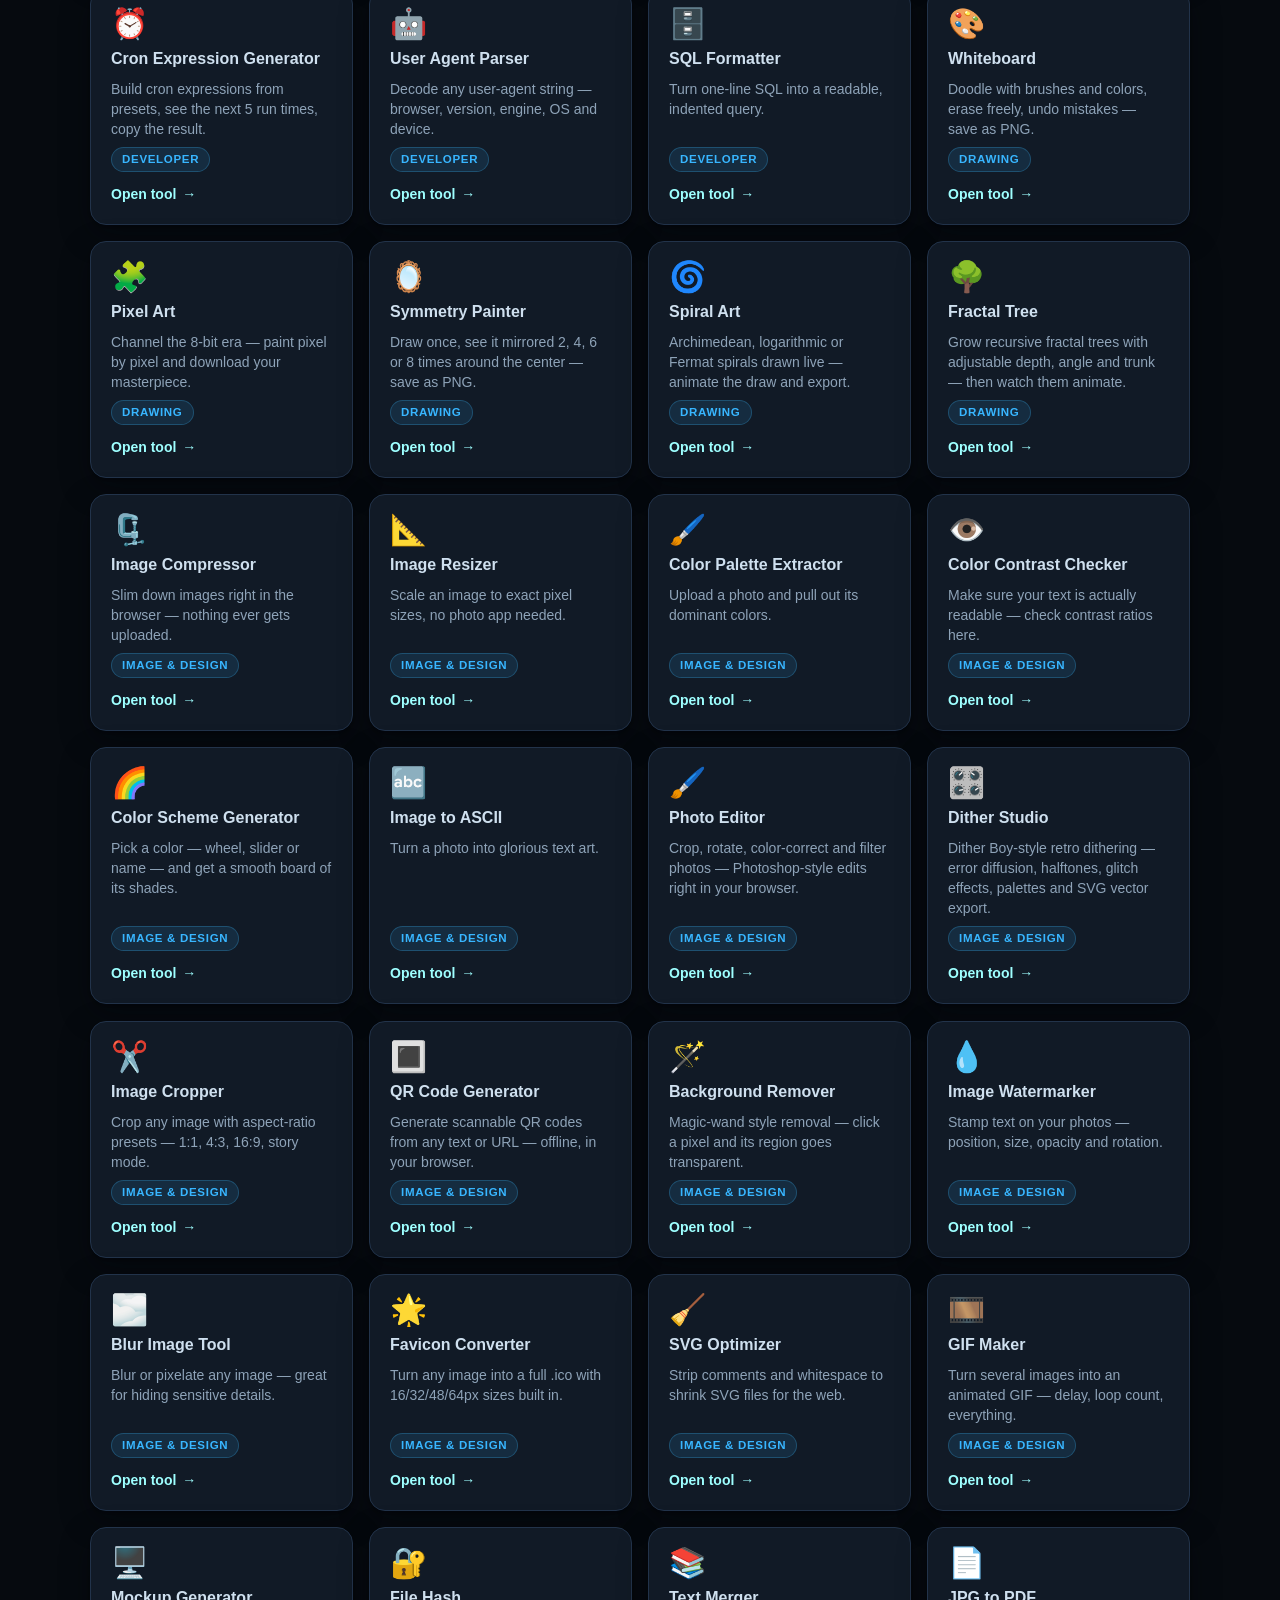
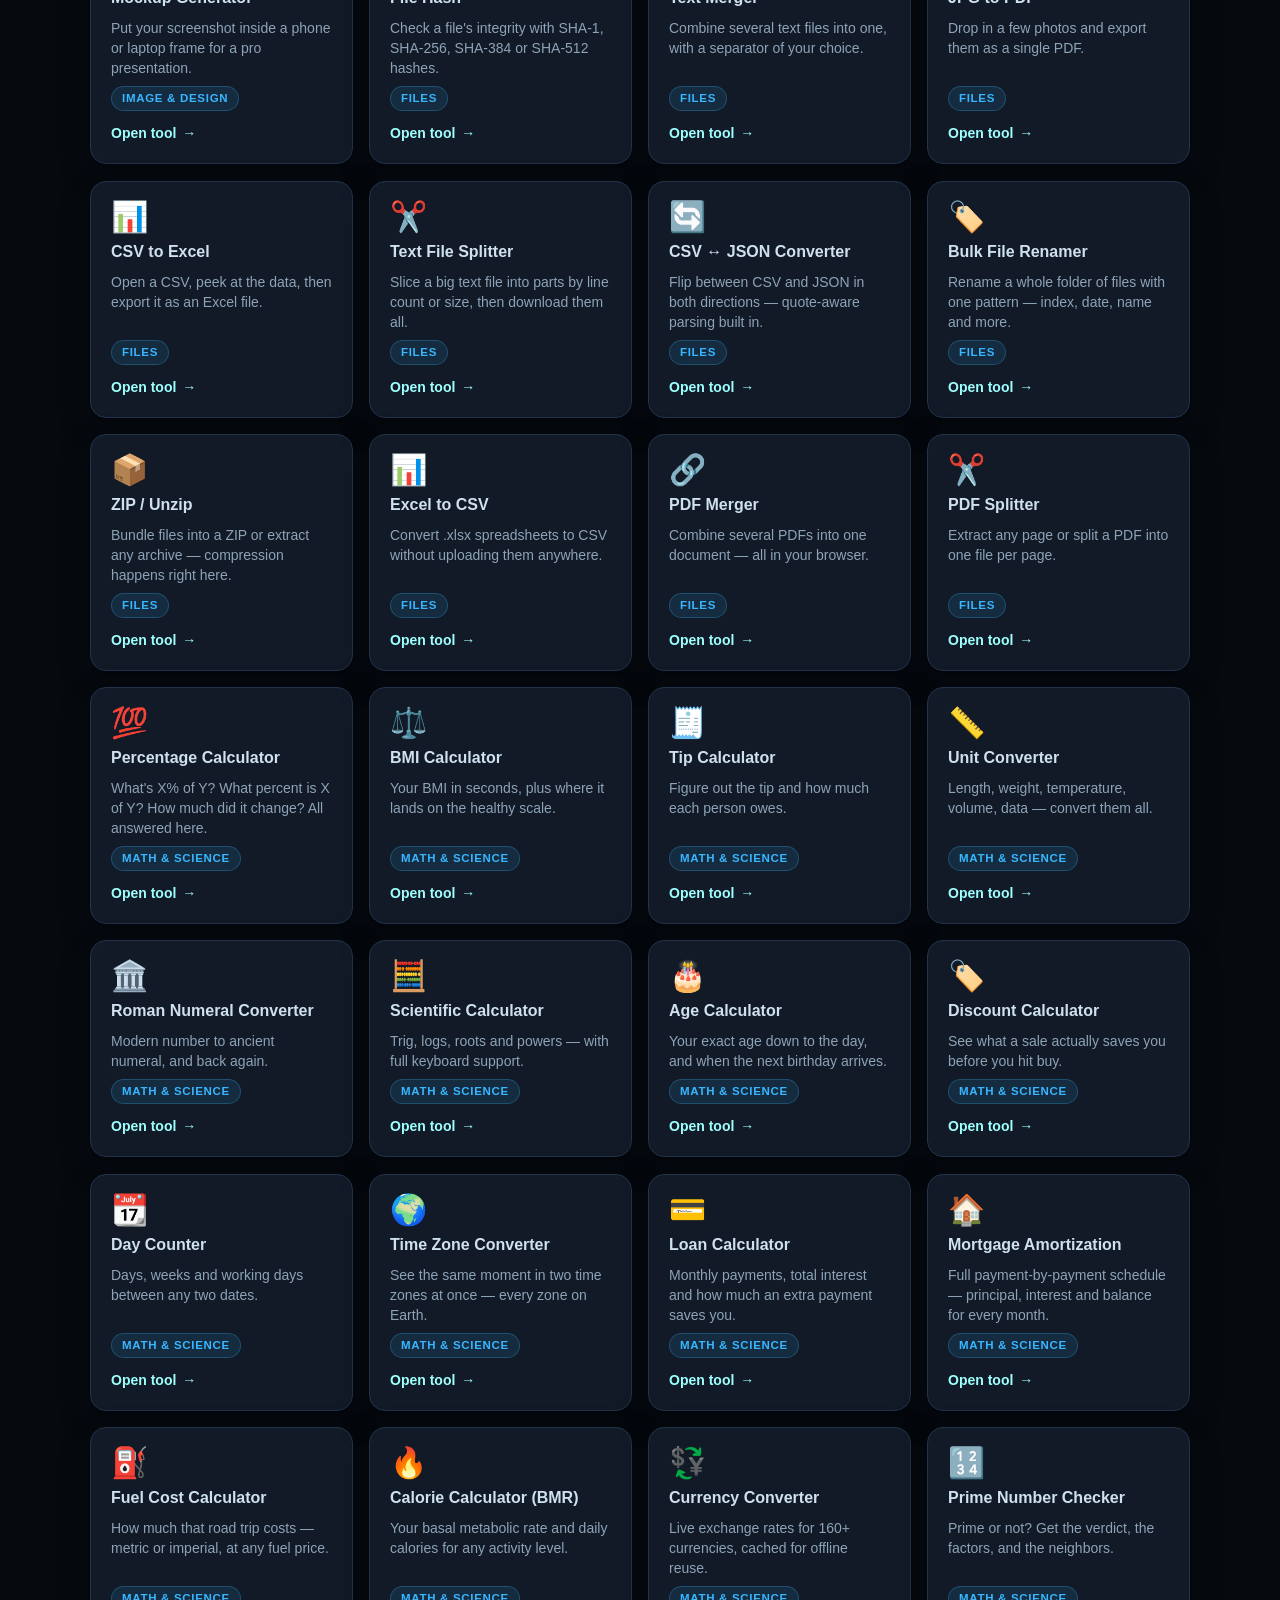
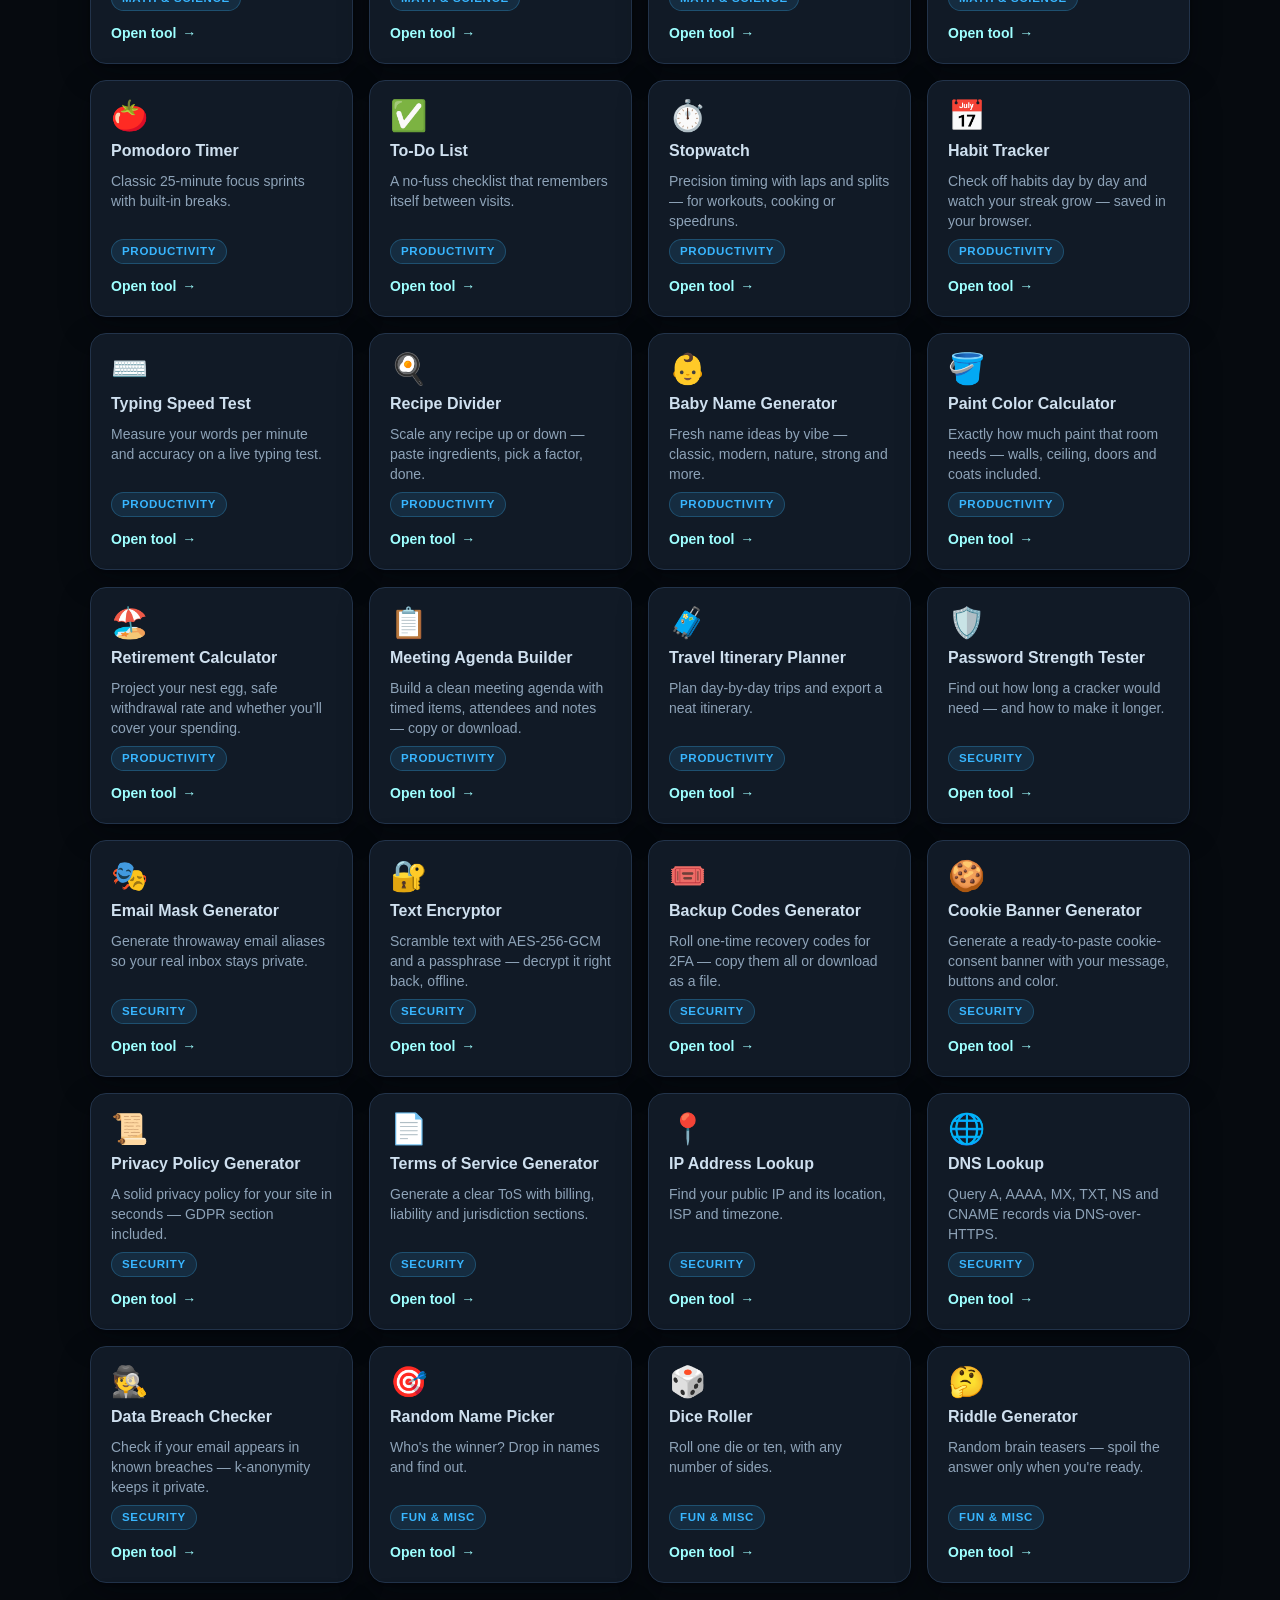
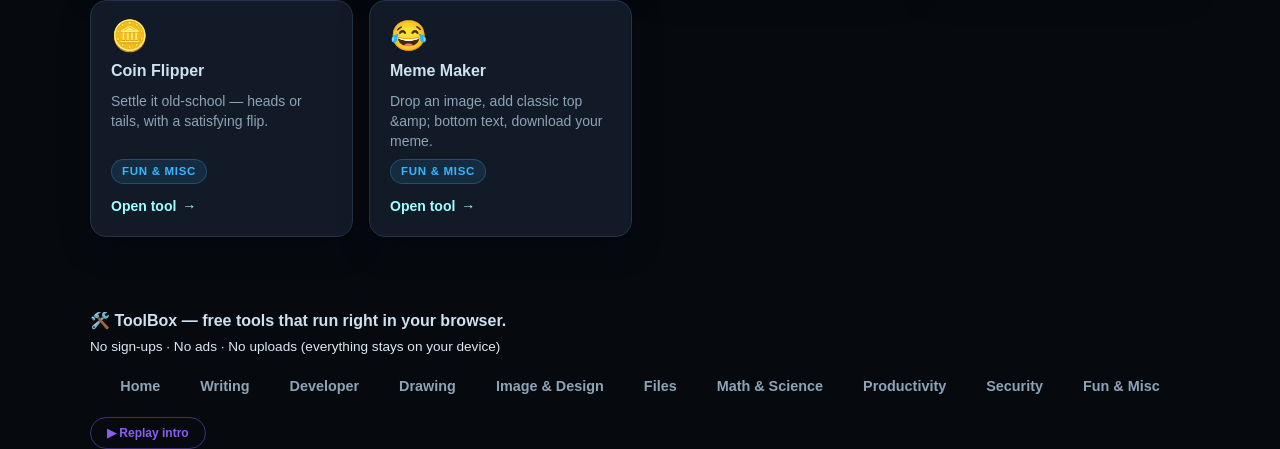
==== commit b215fe15: "Remove the Skip intro button from the intro overlay The intro now runs to completion with its existi" ====
--- a/index.html
+++ b/index.html
@@ -28,13 +28,6 @@
       font-weight: 700; letter-spacing: .06em; opacity: .85; pointer-events: none;
       text-shadow: 0 1px 8px rgba(0,0,0,.6);
     }
-    .intro-actions { position: absolute; right: 18px; bottom: 16px; display: flex; gap: 8px; }
-    #intro-skip {
-      background: rgba(13,18,28,.55); border: 1px solid rgba(139,92,246,.45); color: #e8eef7;
-      font-size: .74rem; font-weight: 600; padding: 8px 16px; border-radius: 999px;
-      cursor: pointer; backdrop-filter: blur(6px); transition: all .25s ease;
-    }
-    #intro-skip:hover { background: rgba(139,92,246,.35); border-color: #8b5cf6; }
   </style>
 </head>
 <body>
@@ -42,9 +35,6 @@
     <video id="intro-video" src="assets/intro.mp4" autoplay playsinline preload="auto" onerror="window.__introDismiss&&window.__introDismiss()"></video>
     <div class="intro-vignette"></div>
     <span class="intro-brand">🛠️ ToolBox</span>
-    <div class="intro-actions">
-      <button id="intro-skip" type="button" onclick="window.__introDismiss&&window.__introDismiss()">Skip intro ⏭</button>
-    </div>
   </div>
   <script>
     /* fail-safe dismiss — defined first so skip/error always work, even if the main script fails */
@@ -153,7 +143,6 @@
       /* safety nets: never leave the site stuck behind a dead video */
       setTimeout(function () { if (!started && v.currentTime <= 0 && v.readyState < 3) finish(); }, 3500);
       setTimeout(function () { if (!ov.dataset.done) finish(); }, 15000); /* hard cap, video is 10s */
-      document.getElementById('intro-skip').addEventListener('click', finish);
     })();
   </script>
 </body>
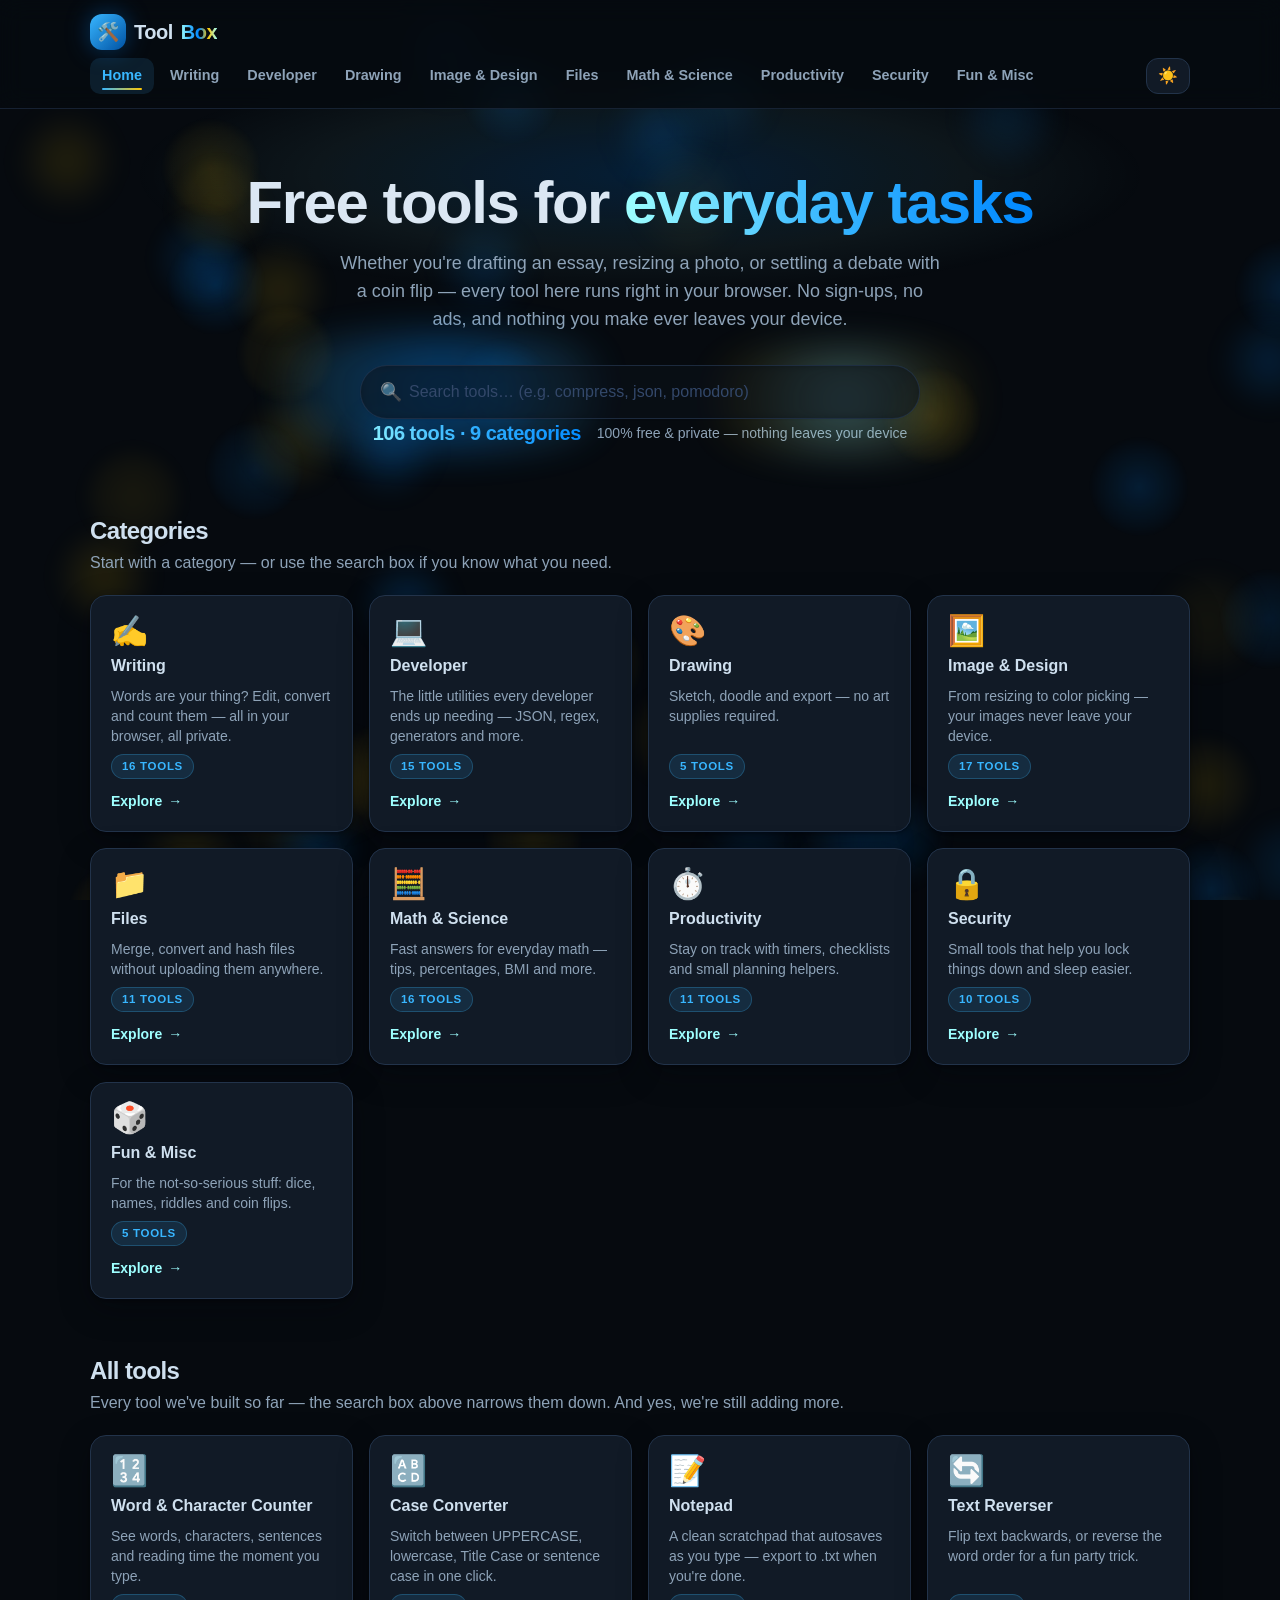
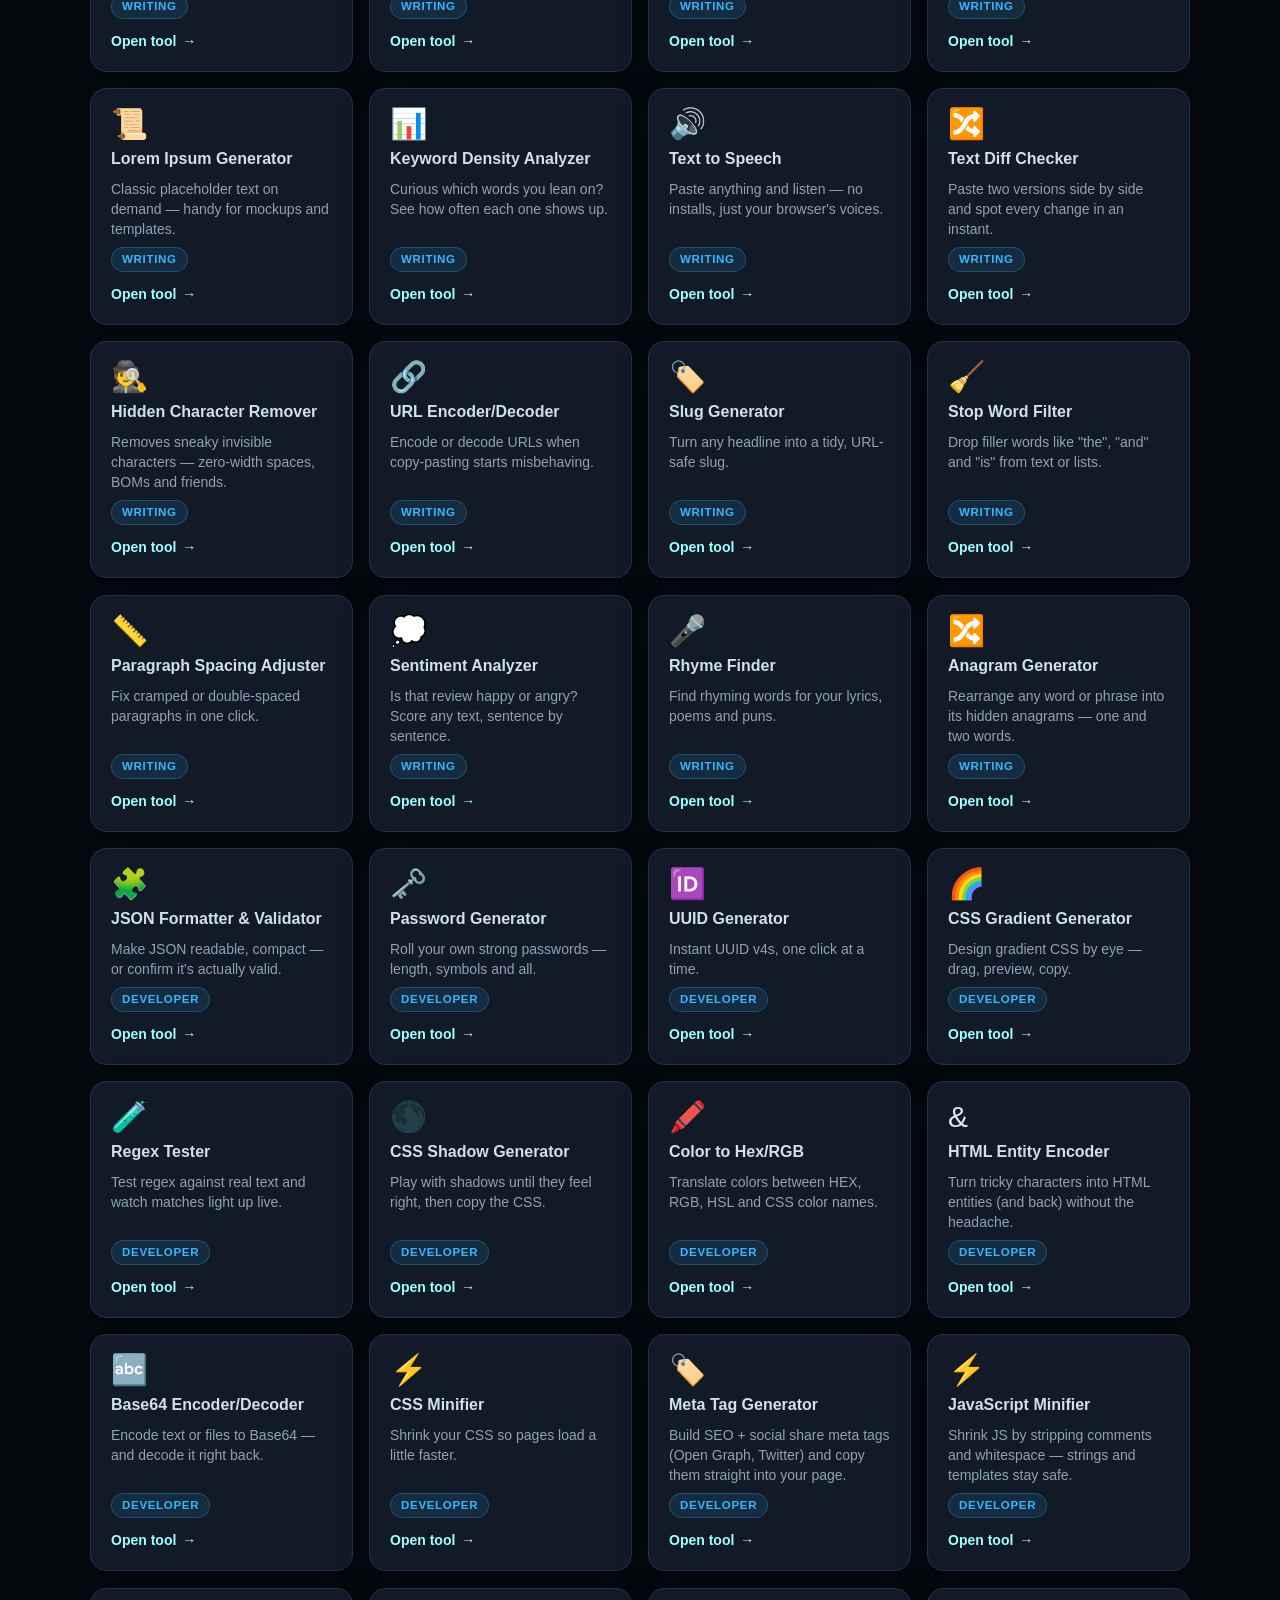
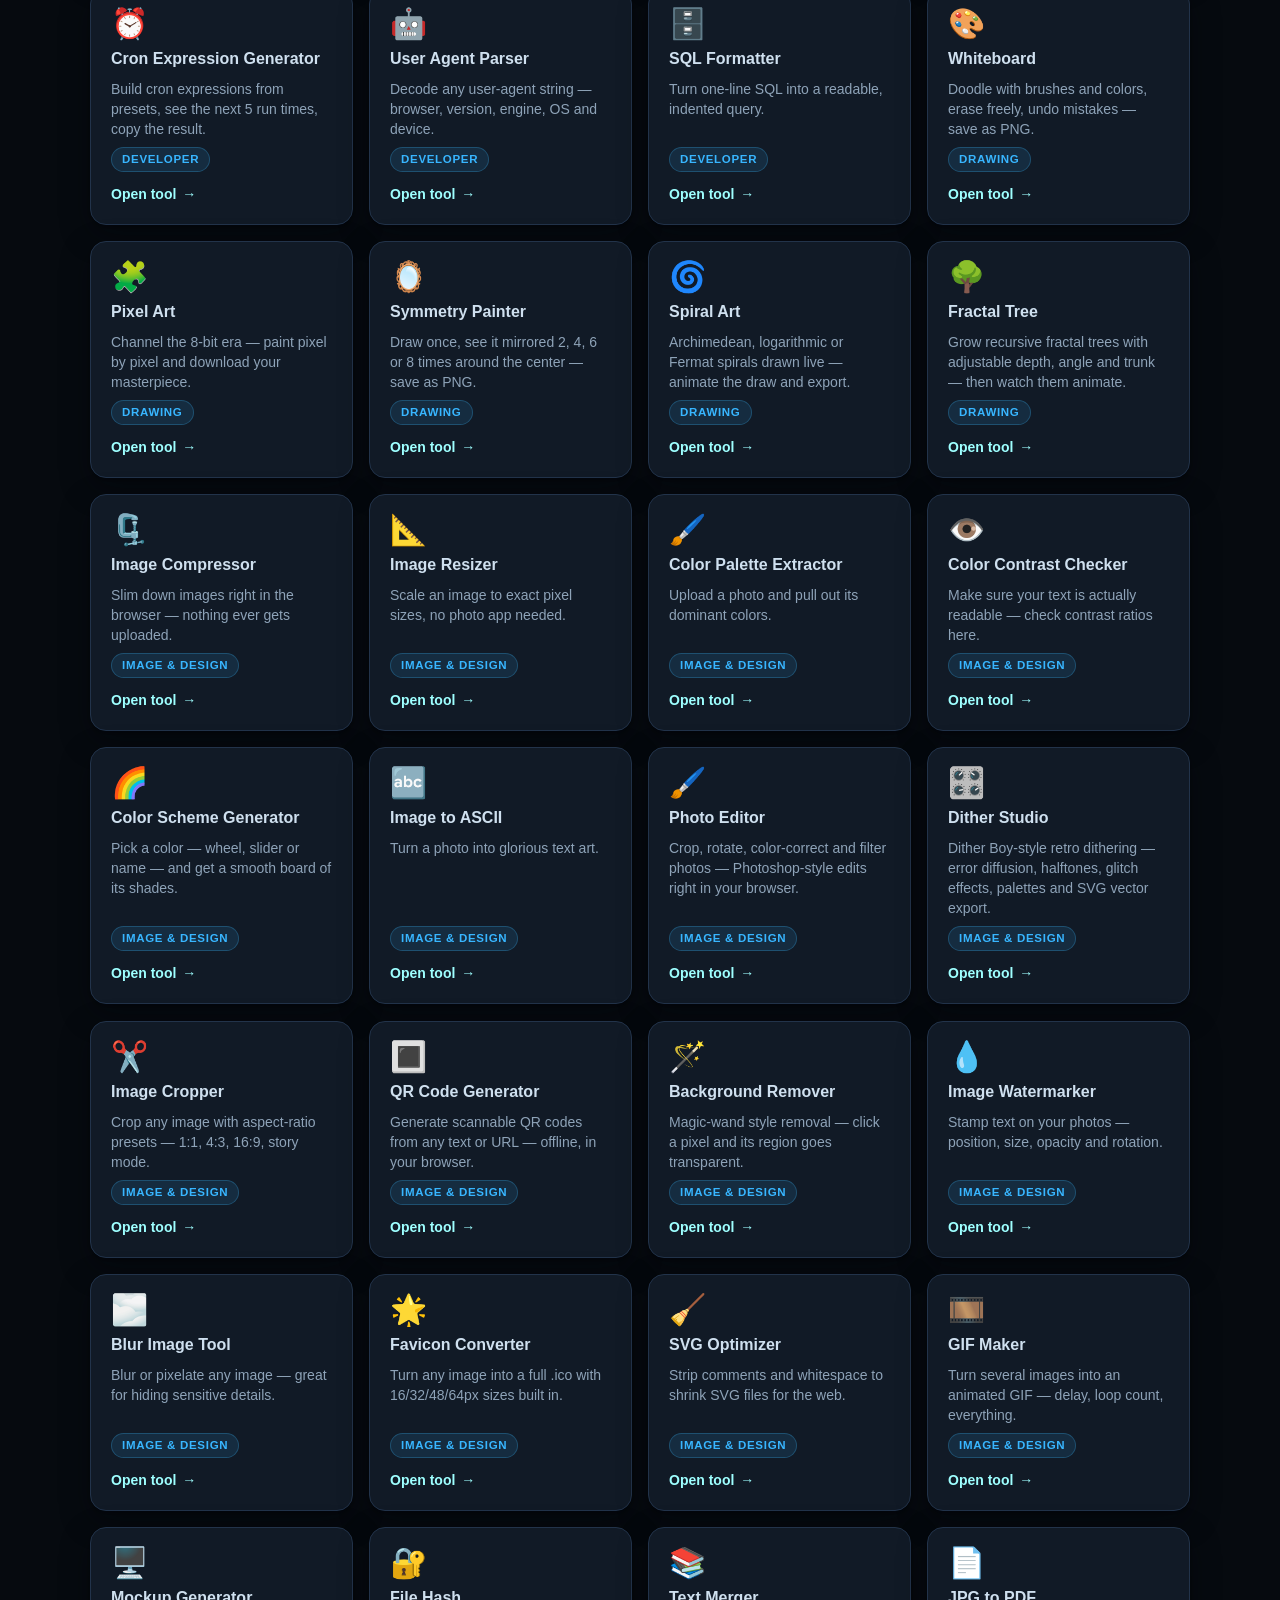
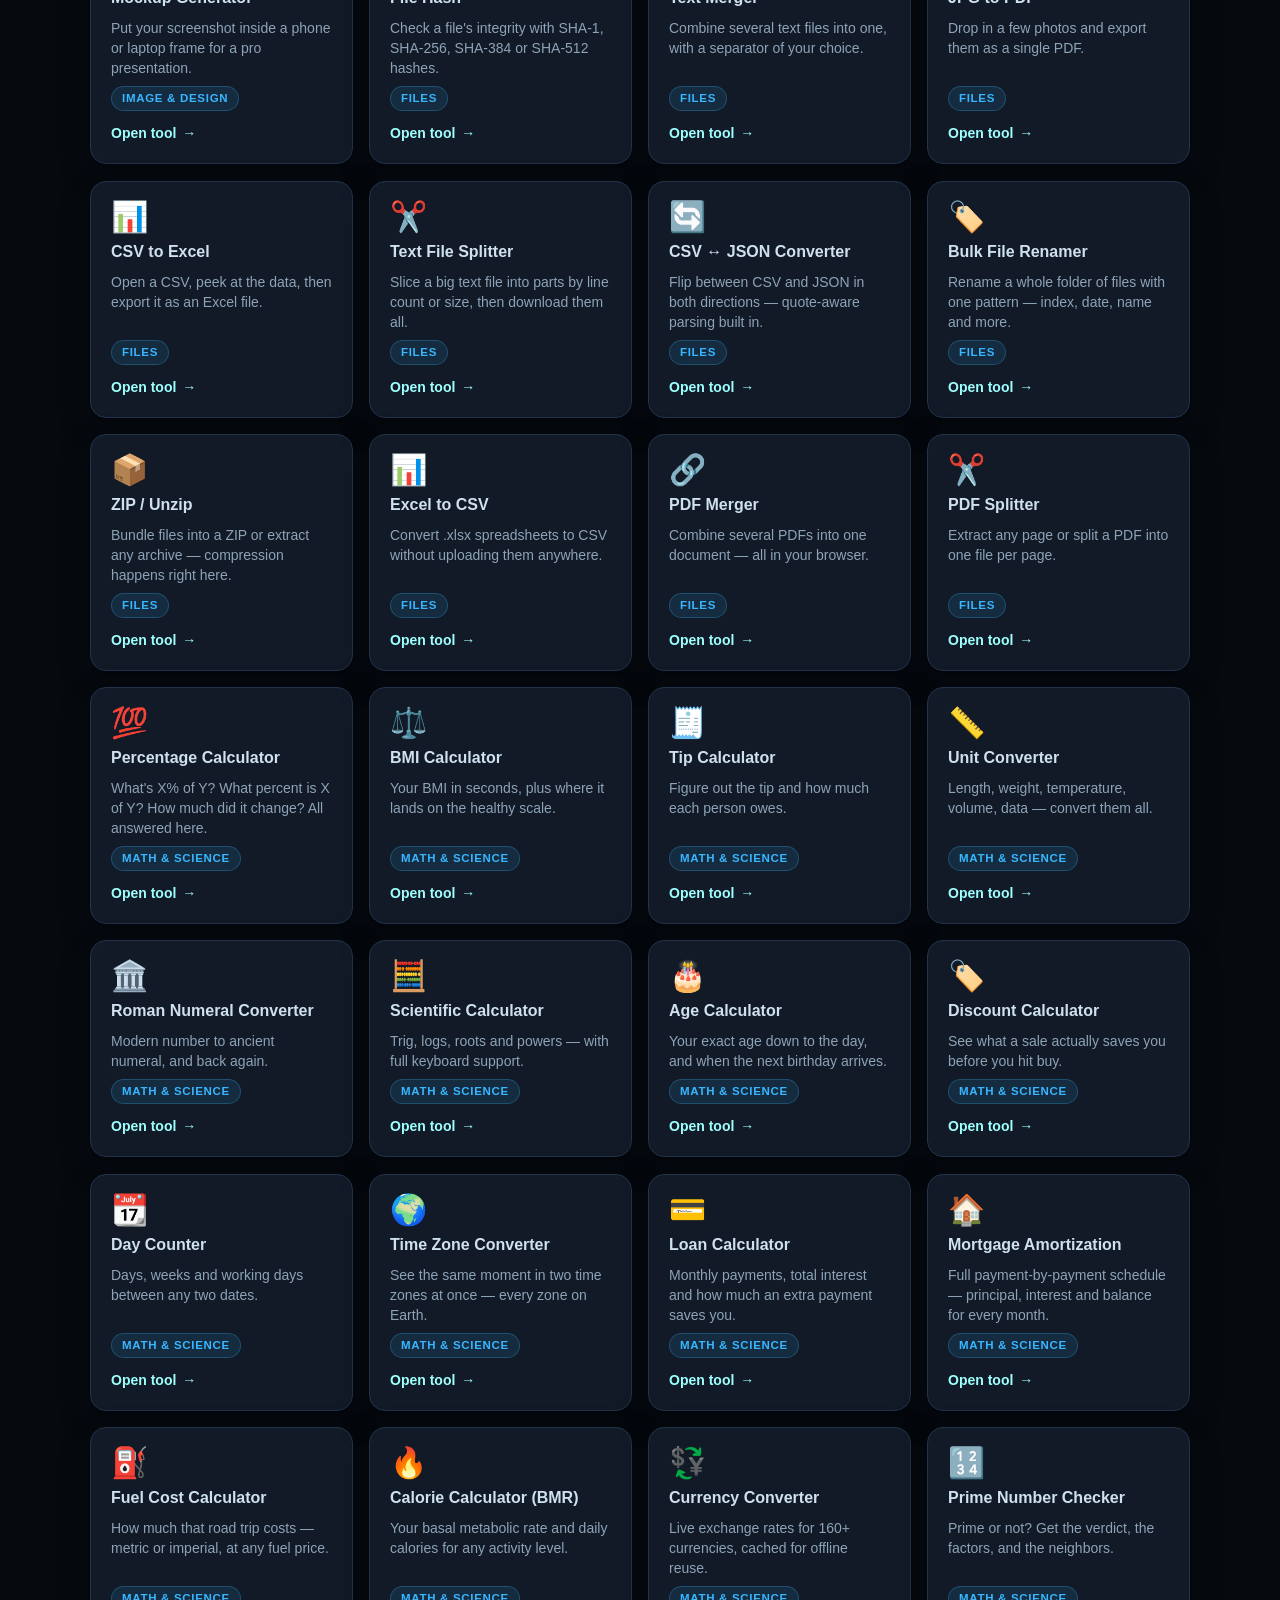
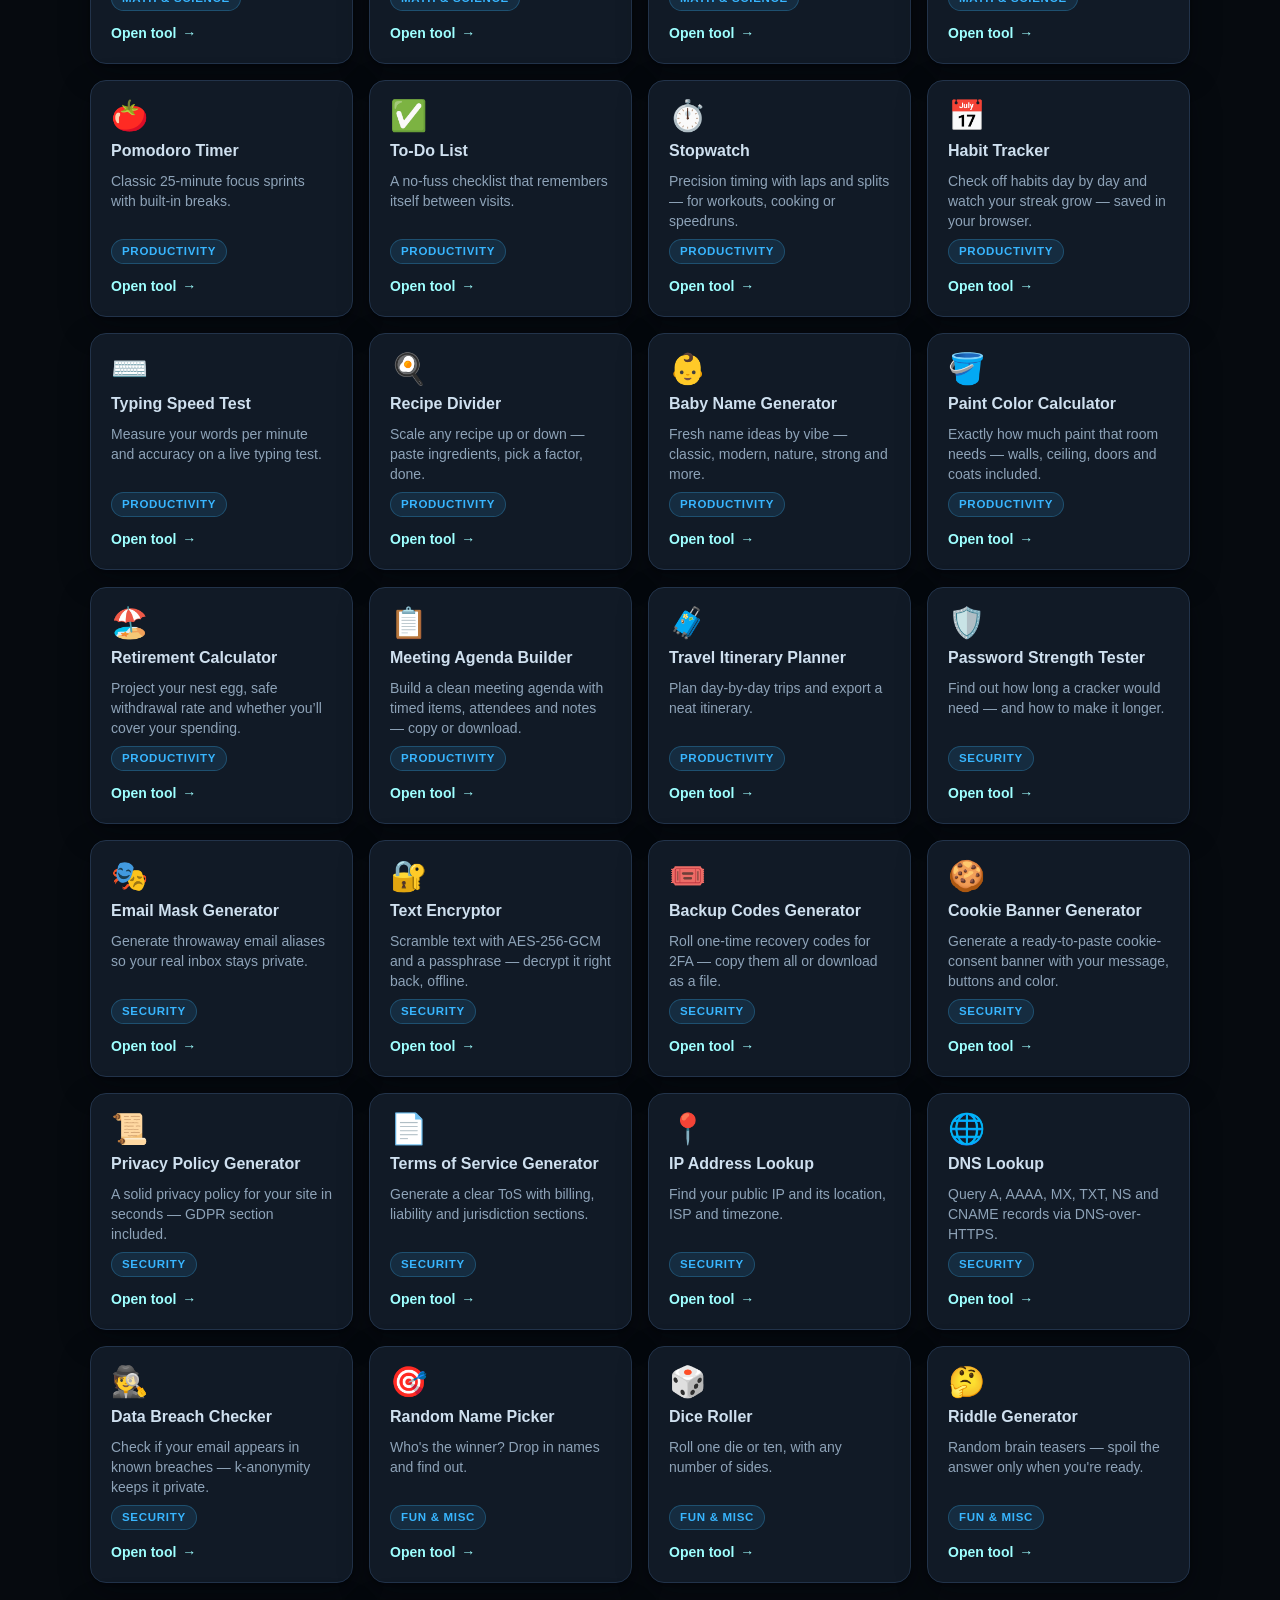
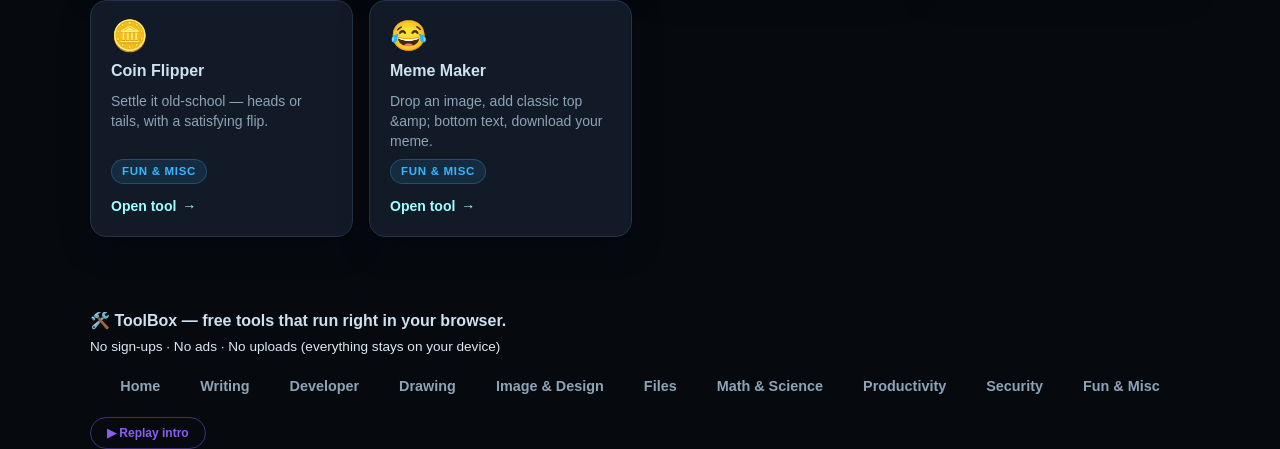
==== commit 144a8ce0: "Fix Spiral Art: Archimedean radius blew up off-canvas, Animate never drew The Archimedean arm scaled" ====
--- a/index.html
+++ b/index.html
@@ -60,7 +60,7 @@
   <header id="site-header" class="sticky top-0 z-50 border-b border-day-200/70 bg-day-50/80 backdrop-blur-md transition-colors duration-300 dark:border-night-600/60 dark:bg-night-950/80"></header>
   <main id="page" data-route="home"></main>
   <footer id="site-footer"></footer>
-  <script src="js/site.js?v=31"></script>
+  <script src="js/site.js?v=32"></script>
   <script>
     /* ===== intro playback ===== */
     (function () {
